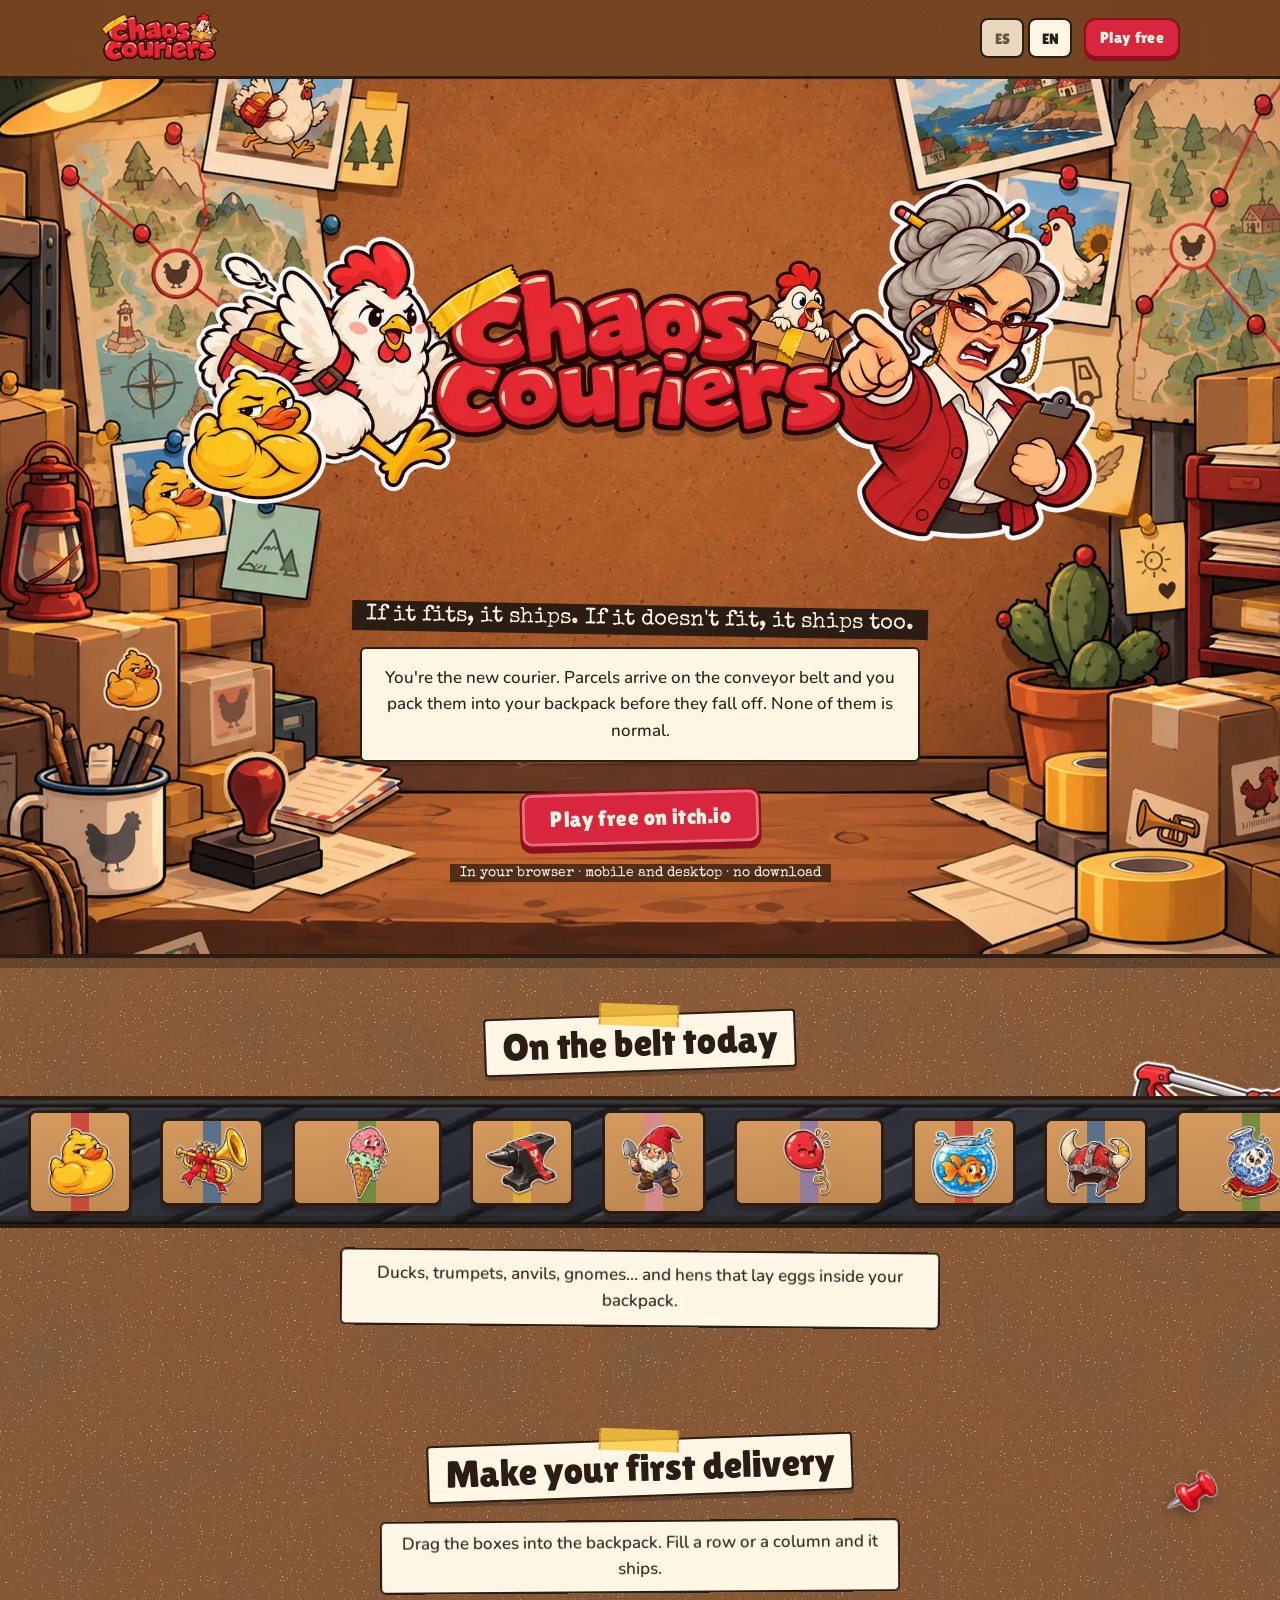
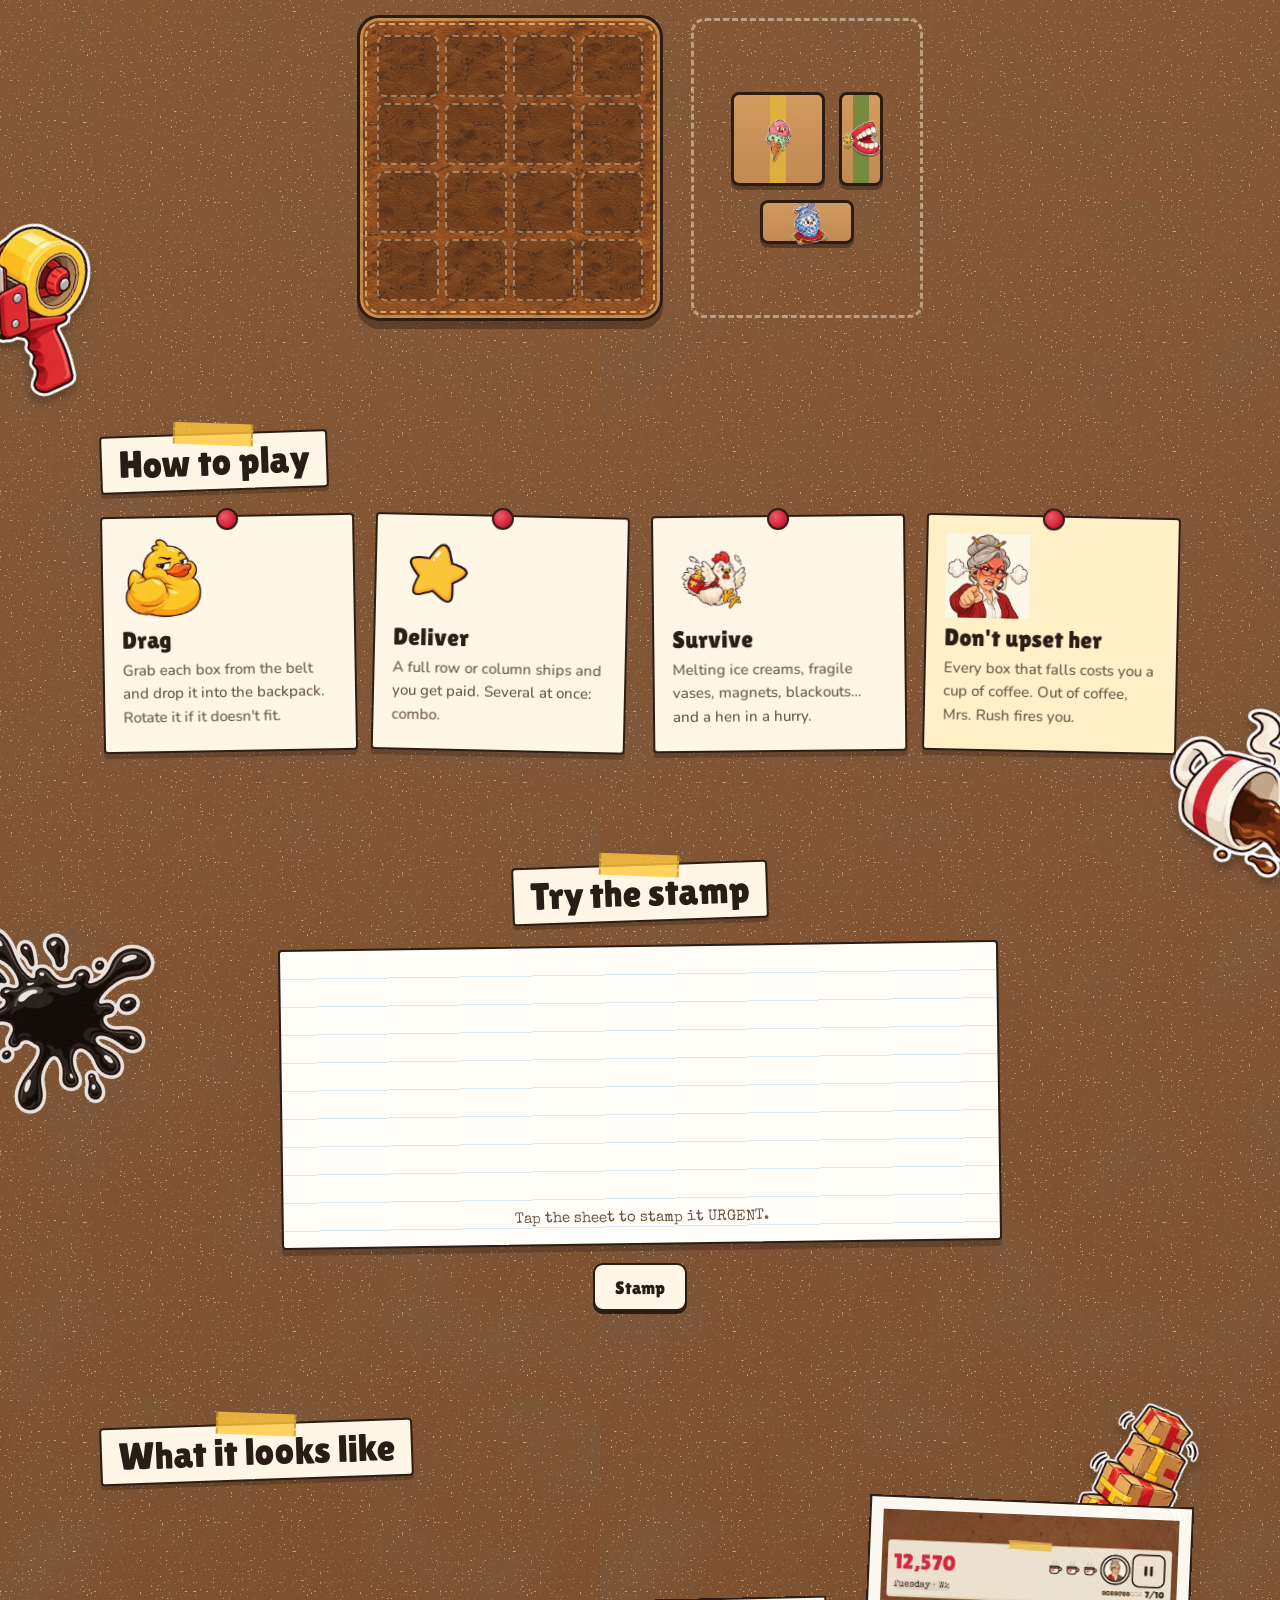
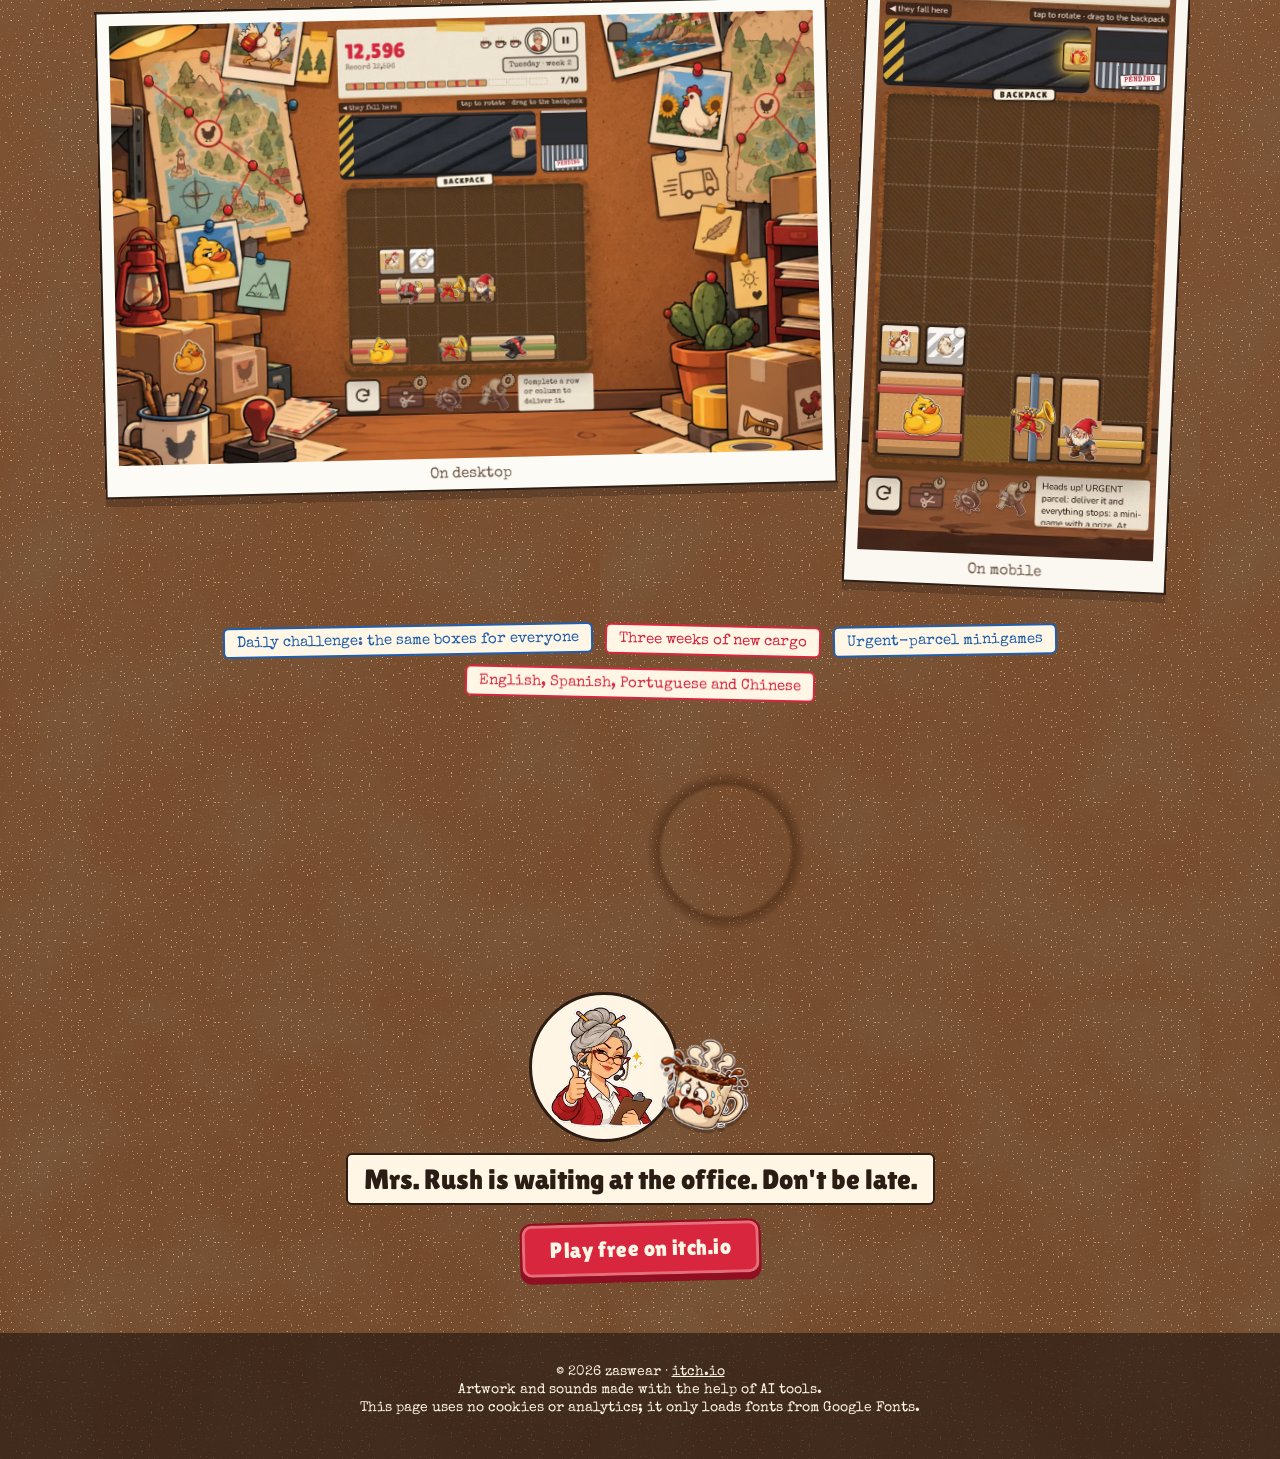
==== index.html @ 1e54ca15 "feat: fondo con la oficina del juego, corcho con textura y objetos en los márgenes - La portada usa " ====
<!doctype html>
<html lang="es">
<head>
  <meta charset="utf-8">
  <meta name="viewport" content="width=device-width, initial-scale=1, viewport-fit=cover">
  <title>Mensajería del Caos · Chaos Couriers</title>
  <meta name="description" content="Puzle de paquetes para el navegador: mete en la mochila lo que llega por la cinta, entrega filas y sobrevive a gallinas, helados y a Doña Prisas. Gratis en itch.io.">
  <meta name="author" content="zaswear">
  <meta name="theme-color" content="#7A5536">
  <link rel="canonical" href="https://zaswear.github.io/chaos-couriers/">
  <link rel="icon" href="favicon.ico" sizes="any">
  <link rel="icon" type="image/png" sizes="32x32" href="favicon-32.png">
  <link rel="apple-touch-icon" href="apple-touch-icon.png">
  <meta property="og:type" content="website">
  <meta property="og:title" content="Mensajería del Caos · Chaos Couriers">
  <meta property="og:description" content="Si cabe, se entrega. Si no cabe, también. Puzle de paquetes gratis en el navegador.">
  <meta property="og:url" content="https://zaswear.github.io/chaos-couriers/">
  <meta property="og:image" content="https://zaswear.github.io/chaos-couriers/og.png">
  <meta property="og:image:width" content="1200">
  <meta property="og:image:height" content="630">
  <meta name="twitter:card" content="summary_large_image">
  <link rel="preconnect" href="https://fonts.googleapis.com">
  <link rel="preconnect" href="https://fonts.gstatic.com" crossorigin>
  <link rel="stylesheet" href="https://fonts.googleapis.com/css2?family=Lilita+One&family=Special+Elite&family=Nunito:wght@500;700;900&display=swap">
  <link rel="stylesheet" href="estilo.css">
  <!-- Copiadas en el repo (no CDN): la página sigue sin cargar nada de terceros salvo las fuentes. -->
  <script src="js/vendor/gsap.min.js" defer></script>
  <script src="js/vendor/ScrollTrigger.min.js" defer></script>
  <script src="js/vendor/confetti.browser.js" defer></script>
  <script src="app.js" defer></script>
</head>
<body>
  <header class="barra">
    <a class="marca" href="#arriba" aria-label="Mensajería del Caos"><img id="logoBarra" src="assets/img/logo-es.webp" alt="" width="768" height="384"></a>
    <nav class="idiomas" aria-label="Idioma / Language">
      <button type="button" data-lang="es" aria-pressed="true">ES</button>
      <button type="button" data-lang="en" aria-pressed="false">EN</button>
    </nav>
    <a class="boton-sello pequeno" href="https://zaswear.itch.io/chaos-couriers" data-t="cta.corto">Jugar gratis</a>
  </header>

  <main id="arriba">
    <!-- Portada: la escena del juego alrededor del logo, sobre el corcho. -->
    <section class="portada">
      <div class="escena" id="escena">
        <img class="escena-personajes" src="assets/img/escena-inicio.webp" alt="" width="1536" height="768">
        <h1><img id="logo" src="assets/img/logo-es.webp" width="768" height="384" alt="Mensajería del Caos"></h1>
      </div>
      <p class="lema" data-t="lema">Si cabe, se entrega. Si no cabe, también.</p>
      <p class="entradilla" data-t="entradilla">Eres el repartidor nuevo. Los paquetes llegan por la cinta y tú los metes en la mochila antes de que se caigan. Ninguno es normal.</p>
      <a class="boton-sello" href="https://zaswear.itch.io/chaos-couriers" data-t="cta.largo">Jugar gratis en itch.io</a>
      <p class="detalle" data-t="detalle">En el navegador · móvil y escritorio · sin descargas</p>
    </section>

    <!-- La cinta: pegatinas del juego pasando sin parar. -->
    <section class="escaparate" aria-labelledby="tituloCinta">
      <img class="deco deco-pinzas" src="assets/img/deco-pinzas.webp" alt="" width="256" height="256" loading="lazy">
      <h2 id="tituloCinta" class="nota-titulo" data-t="cinta.titulo">Hoy en la cinta</h2>
      <div class="cinta" aria-hidden="true">
        <div class="cinta-pista" id="pista"></div>
      </div>
      <p class="pie" data-t="cinta.pie">Patos, trompetas, yunques, gnomos… y gallinas que ponen huevos dentro de tu mochila.</p>
    </section>

    <!-- La demo: una mochila de 4×4 y tres cajas. Llena una fila o columna y se entrega. -->
    <section class="demo" aria-labelledby="tituloDemo">
      <img class="deco deco-celo" src="assets/img/deco-celo.webp" alt="" width="256" height="256" loading="lazy">
      <img class="deco deco-chincheta" src="assets/img/deco-chincheta.webp" alt="" width="256" height="256" loading="lazy">
      <h2 id="tituloDemo" class="nota-titulo" data-t="demo.titulo">Haz tu primera entrega</h2>
      <p class="demo-instruccion" data-t="demo.instruccion">Arrastra las cajas a la mochila. Llena una fila o una columna y se entrega.</p>
      <div class="demo-mesa">
        <div class="mochila" id="mochila" role="group" aria-labelledby="tituloDemo"></div>
        <div class="bandeja" id="bandeja"></div>
      </div>
      <p class="demo-estado" id="demoEstado" role="status" aria-live="polite"></p>
      <a class="boton-sello demo-cta" id="demoCta" href="https://zaswear.itch.io/chaos-couriers" data-t="demo.cta" hidden>Ahora, el turno de verdad</a>
    </section>

    <!-- Cómo se juega: notas de papel clavadas en el corcho. -->
    <section class="como" aria-labelledby="tituloComo">
      <img class="deco deco-cafe" src="assets/img/deco-cafe.webp" alt="" width="256" height="256" loading="lazy">
      <span class="aro-cafe" aria-hidden="true"></span>
      <h2 id="tituloComo" class="nota-titulo" data-t="como.titulo">Cómo se juega</h2>
      <ol class="notas">
        <li class="nota"><img src="assets/img/paquete-pato.webp" alt="" width="256" height="256"><strong data-t="como.1t">Arrastra</strong><span data-t="como.1">Coge cada caja de la cinta y suéltala en la mochila. Gírala si no entra.</span></li>
        <li class="nota"><img src="assets/img/estrella.webp" alt="" width="256" height="256"><strong data-t="como.2t">Entrega</strong><span data-t="como.2">Una fila o columna llena se entrega y cobras. Varias a la vez: combo.</span></li>
        <li class="nota"><img src="assets/img/gallina-salta.webp" alt="" width="256" height="256"><strong data-t="como.3t">Sobrevive</strong><span data-t="como.3">Helados que se derriten, jarrones frágiles, imanes, apagones… y una gallina con prisa.</span></li>
        <li class="nota"><img src="assets/img/jefa-enfadada.webp" alt="" width="256" height="256"><strong data-t="como.4t">No la enfades</strong><span data-t="como.4">Cada caja que se cae es una taza de café menos. Sin café, Doña Prisas te despide.</span></li>
      </ol>
    </section>

    <!-- El sello: se juega con un clic. -->
    <section class="sellos" aria-labelledby="tituloSello">
      <img class="deco deco-borron" src="assets/img/deco-borron.webp" alt="" width="256" height="256" loading="lazy">
      <h2 id="tituloSello" class="nota-titulo" data-t="sello.titulo">Prueba el sello</h2>
      <div class="hoja" id="hoja">
        <p class="hoja-texto" data-t="sello.instruccion">Toca la hoja para estampar URGENTE.</p>
        <div class="hoja-sellos" id="hojaSellos" aria-hidden="true"></div>
      </div>
      <div class="sello-acciones">
        <button type="button" class="boton-secundario" id="estampar" data-t="sello.boton">Estampar</button>
        <p class="sello-cuenta" id="cuenta" role="status" aria-live="polite"></p>
      </div>
    </section>

    <!-- Capturas reales del juego. -->
    <section class="capturas" aria-labelledby="tituloCapturas">
      <img class="deco deco-cajas" src="assets/img/deco-pila-cajas.webp" alt="" width="256" height="256" loading="lazy">
      <h2 id="tituloCapturas" class="nota-titulo" data-t="capturas.titulo">Así se ve</h2>
      <div class="polaroids">
        <figure class="polaroid ancha"><img id="capEscritorio" src="assets/img/captura-escritorio-es.webp" width="1600" height="1000" loading="lazy" alt="" data-t-alt="capturas.escritorio"><figcaption data-t="capturas.escritorioPie">En escritorio</figcaption></figure>
        <figure class="polaroid estrecha"><img id="capMovil" src="assets/img/captura-movil-es.webp" width="540" height="1169" loading="lazy" alt="" data-t-alt="capturas.movil"><figcaption data-t="capturas.movilPie">En el móvil</figcaption></figure>
      </div>
      <ul class="chapas">
        <li data-t="chapa.reto">Reto diario: las mismas cajas para todos</li>
        <li data-t="chapa.semanas">Tres semanas de mercancía nueva</li>
        <li data-t="chapa.minijuegos">Minijuegos de paquetes urgentes</li>
        <li data-t="chapa.idiomas">Español, inglés, portugués y chino</li>
      </ul>
    </section>

    <section class="final">
      <span class="aro-cafe" aria-hidden="true"></span>
      <div class="final-escena">
        <img class="final-jefa" src="assets/img/jefa-orgullosa.webp" alt="" width="256" height="256" loading="lazy">
        <img class="final-taza" src="assets/img/taza-nerviosa.webp" alt="" width="256" height="256" loading="lazy">
      </div>
      <p class="final-texto" data-t="final">Doña Prisas te espera en la oficina. Llega puntual.</p>
      <a class="boton-sello" href="https://zaswear.itch.io/chaos-couriers" data-t="cta.largo">Jugar gratis en itch.io</a>
    </section>
  </main>

  <footer class="pie-pagina">
    <p>© 2026 zaswear · <a href="https://zaswear.itch.io/chaos-couriers">itch.io</a></p>
    <p data-t="pie.ia">Ilustraciones y sonidos creados con ayuda de herramientas de IA.</p>
    <p data-t="pie.privacidad">Esta página no usa cookies ni analítica; solo carga fuentes de Google Fonts.</p>
  </footer>
</body>
</html>
---- estilo.css ----
/* Mensajería del Caos — landing. Los mismos materiales que el juego: corcho de
   oficina, notas de papel con cinta, sellos de goma y la cinta transportadora. */
:root {
  --corcho: #9C5E30;
  --corcho-oscuro: #74431F;
  --papel: #FFF6E5;
  --papel-blanco: #FFFDF8;
  --papel-sombra: #E8D9BC;
  --tinta: #2B1D14;
  --tinta-suave: #6B5544;
  --sello: #D7263D;
  --sello-oscuro: #8E1022;
  --cinta-amarilla: #FFC93C;
  --azul-tinta: #1F5FAE;
  --carton: #D49A5E;
  --display: "Lilita One", "Arial Rounded MT Bold", "Trebuchet MS", sans-serif;
  --maquina: "Special Elite", "Courier New", monospace;
  --cuerpo: "Nunito", "Segoe UI", system-ui, sans-serif;
  --suave: cubic-bezier(.22, 1, .36, 1);
  /* Corcho en tres capas: motas oscuras, motas claras y manchas grandes. SVG con
     stitchTiles para que el mosaico no tenga costuras. */
  --grano: url("data:image/svg+xml,%3Csvg xmlns='http://www.w3.org/2000/svg' width='160' height='160'%3E%3Cfilter id='n'%3E%3CfeTurbulence type='fractalNoise' baseFrequency='.9' numOctaves='2' stitchTiles='stitch'/%3E%3CfeColorMatrix values='0 0 0 0 .17 0 0 0 0 .11 0 0 0 0 .08 0 0 0 .55 0'/%3E%3C/filter%3E%3Crect width='100%25' height='100%25' filter='url(%23n)'/%3E%3C/svg%3E");
  --motas: url("data:image/svg+xml,%3Csvg xmlns='http://www.w3.org/2000/svg' width='220' height='220'%3E%3Cfilter id='m'%3E%3CfeTurbulence type='fractalNoise' baseFrequency='.55' numOctaves='1' seed='7' stitchTiles='stitch'/%3E%3CfeColorMatrix values='0 0 0 0 .78 0 0 0 0 .5 0 0 0 0 .3 0 0 0 14 -9.6'/%3E%3C/filter%3E%3Crect width='100%25' height='100%25' filter='url(%23m)'/%3E%3C/svg%3E");
  --manchas: url("data:image/svg+xml,%3Csvg xmlns='http://www.w3.org/2000/svg' width='600' height='600'%3E%3Cfilter id='b'%3E%3CfeTurbulence type='fractalNoise' baseFrequency='.008' numOctaves='3' seed='3' stitchTiles='stitch'/%3E%3CfeColorMatrix values='0 0 0 0 .2 0 0 0 0 .1 0 0 0 0 .04 0 0 0 1.4 -.55'/%3E%3C/filter%3E%3Crect width='100%25' height='100%25' filter='url(%23b)'/%3E%3C/svg%3E");
}
* { box-sizing: border-box; }
html { scroll-behavior: smooth; background: var(--corcho-oscuro); }
/* clip (no hidden): corta lo que asoman las notas giradas sin romper la barra sticky. */
html, body { overflow-x: clip; }
body {
  margin: 0; color: var(--tinta); font: 500 17px/1.55 var(--cuerpo);
  background: var(--grano), var(--motas), var(--manchas), linear-gradient(var(--corcho), var(--corcho-oscuro));
}
/* Viñeta: los bordes del tablón más oscuros, como en la oficina del juego. */
body::before {
  content: ""; position: fixed; inset: 0; z-index: -1; pointer-events: none;
  background: radial-gradient(ellipse at 50% 40%, transparent 55%, color-mix(in srgb, var(--tinta) 45%, transparent));
}
img { max-width: 100%; height: auto; display: block; }
a { color: inherit; }
:focus-visible { outline: 3px solid var(--cinta-amarilla); outline-offset: 3px; }

/* ── Barra ── */
.barra {
  position: sticky; top: 0; z-index: 10; display: flex; align-items: center; gap: 12px;
  padding: 8px max(16px, calc((100% - 1080px) / 2));
  background: color-mix(in srgb, var(--corcho-oscuro) 92%, transparent); border-bottom: 3px solid var(--tinta);
}
.marca img { width: 120px; }
.idiomas { margin-left: auto; display: flex; gap: 4px; }
.idiomas button {
  min-width: 44px; min-height: 40px; border: 2px solid var(--tinta); border-radius: 8px; background: var(--papel-sombra);
  font: 400 15px var(--display); color: var(--tinta-suave); cursor: pointer; transition: translate .08s ease-out;
}
.idiomas button[aria-pressed="true"] { background: var(--papel); color: var(--tinta); }
.idiomas button:active { translate: 0 1px; }

/* ── Botón sello: rojo, con su sombra de goma; se hunde al pulsar ── */
.boton-sello {
  display: inline-flex; align-items: center; justify-content: center; min-height: 56px; padding: 0 28px;
  border: 2px solid var(--sello-oscuro); border-radius: 12px; background: var(--sello); color: var(--papel);
  font: 400 22px/1 var(--display); letter-spacing: .02em; text-decoration: none; rotate: -1.5deg;
  box-shadow: 0 5px 0 var(--sello-oscuro), inset 0 0 0 3px color-mix(in srgb, var(--papel) 35%, transparent);
  transition: translate .08s ease-out, box-shadow .08s ease-out, rotate .25s var(--suave), filter .12s;
}
.boton-sello.pequeno { min-height: 40px; padding: 0 14px; font-size: 16px; rotate: 0deg; box-shadow: 0 3px 0 var(--sello-oscuro); }
.boton-sello:active { translate: 0 4px; box-shadow: 0 1px 0 var(--sello-oscuro); }
@media (hover: hover) {
  /* La nota se despega un poco de la esquina al pasar el ratón. */
  .boton-sello:hover { rotate: -3.5deg; filter: brightness(1.07); }
  .boton-sello.pequeno:hover { rotate: -2deg; }
}
.boton-secundario {
  min-height: 48px; padding: 0 20px; border: 2px solid var(--tinta); border-radius: 10px; background: var(--papel);
  font: 400 18px var(--display); color: var(--tinta); cursor: pointer; box-shadow: 0 3px 0 var(--tinta);
  transition: translate .08s ease-out, box-shadow .08s ease-out;
}
.boton-secundario:active { translate: 0 2px; box-shadow: 0 1px 0 var(--tinta); }

/* ── Secciones ── */
main > section { width: min(1080px, 100% - 32px); margin: 0 auto; padding: 56px 0; }
.nota-titulo {
  display: inline-block; margin: 0 0 24px; padding: 6px 16px; rotate: -2deg; position: relative;
  background: var(--papel); border: 2px solid var(--tinta); border-radius: 4px;
  font: 400 clamp(26px, 5vw, 38px)/1.1 var(--display); box-shadow: 0 4px 0 color-mix(in srgb, var(--tinta) 30%, transparent);
}
.nota-titulo::before { /* tira de cinta adhesiva sujetando la nota */
  content: ""; position: absolute; top: -12px; left: 50%; width: 76px; height: 22px; translate: -50% 0; rotate: 4deg;
  background: color-mix(in srgb, var(--cinta-amarilla) 80%, transparent); border-left: 2px dashed color-mix(in srgb, var(--tinta) 25%, transparent); border-right: 2px dashed color-mix(in srgb, var(--tinta) 25%, transparent);
}

/* Portada */
main > section.portada {
  width: 100%; display: grid; justify-items: center; text-align: center;
  padding: 28px max(16px, calc((100% - 1080px) / 2)) 72px;
  background: url("assets/img/fondo-oficina.webp") center bottom / cover, #B0602C;
  border-bottom: 4px solid var(--tinta); box-shadow: 0 10px 0 color-mix(in srgb, var(--tinta) 35%, transparent);
}
.escena { display: grid; place-items: center; width: min(980px, 112%); margin-inline: -6%; }
.escena > * { grid-area: 1 / 1; }
.escena h1 { margin: 0; width: min(440px, 46%); filter: drop-shadow(0 6px 0 color-mix(in srgb, var(--tinta) 35%, transparent)); }

.lema {
  margin: 8px 0 12px; padding: 4px 14px; background: var(--tinta); color: var(--papel); rotate: 1deg;
  font: 400 clamp(17px, 3.2vw, 22px) var(--maquina);
}
.entradilla {
  max-width: 56ch; margin: 0 0 28px; padding: 16px 20px; background: var(--papel); border: 2px solid var(--tinta); border-radius: 6px;
  box-shadow: 0 4px 0 color-mix(in srgb, var(--tinta) 30%, transparent);
}
.detalle { margin: 18px 0 0; padding: 2px 10px; font: 14px var(--maquina); color: var(--papel); background: color-mix(in srgb, var(--tinta) 75%, transparent); }

/* Escaparate: la cinta del juego con cajas pasando */
.escaparate { text-align: center; }
.cinta {
  position: relative; overflow: hidden; height: 132px; margin-inline: calc(50% - 50vw); border-block: 4px solid var(--tinta);
  background: url("assets/img/cinta-banda.webp") 0 0 / auto 100% repeat-x;
  animation: banda var(--dur-banda, 30s) linear infinite;
  box-shadow: inset 0 8px 0 color-mix(in srgb, var(--tinta) 40%, transparent), inset 0 -8px 0 color-mix(in srgb, var(--tinta) 40%, transparent);
}
.cinta-pista { position: absolute; inset: 0 auto 0 0; display: flex; align-items: center; gap: 28px; padding-left: 28px; width: max-content; animation: pista var(--dur-pista, 40s) linear infinite; }
@keyframes pista { to { translate: -50% 0; } }
@keyframes banda { to { background-position-x: calc(-1 * var(--ancho-banda, 2207px)); } }
.caja {
  position: relative; flex: none; width: 104px; height: 88px; display: grid; place-items: center;
  border: 3px solid var(--tinta); border-radius: 8px; background: linear-gradient(var(--carton), #C08A52);
  box-shadow: 0 5px 0 color-mix(in srgb, var(--tinta) 45%, transparent);
}
.caja::before { content: ""; position: absolute; inset: 0 auto 0 50%; width: 18px; translate: -50% 0; background: var(--cinta-caja, #C8443B); opacity: .9; }
.caja { cursor: pointer; }
.caja img { position: relative; width: 72px; rotate: -6deg; filter: drop-shadow(0 2px 0 color-mix(in srgb, var(--tinta) 40%, transparent)); }
.caja:nth-child(3n) { width: 150px; }
.caja:nth-child(4n + 1) { height: 104px; }
.pie { max-width: 60ch; margin: 22px auto 0; padding: 10px 16px; background: var(--papel); border: 2px solid var(--tinta); border-radius: 6px; rotate: .5deg; }

/* Demo: la mochila de cuero con su rejilla de 4×4 y la bandeja de cajas */
.demo { text-align: center; --celda: 68px; }
.demo-instruccion { max-width: 52ch; margin: 0 auto 22px; padding: 8px 14px; background: var(--papel); border: 2px solid var(--tinta); border-radius: 6px; rotate: -.4deg; }
.demo-mesa { display: flex; flex-wrap: wrap; gap: 28px; justify-content: center; align-items: center; }
.mochila {
  position: relative; display: grid; grid-template: repeat(4, var(--celda)) / repeat(4, var(--celda)); padding: 14px;
  background: url("assets/img/mochila-cuero.webp") center / 220px; border: 3px solid var(--tinta); border-radius: 22px;
  box-shadow: inset 0 0 0 3px color-mix(in srgb, #F4C979 50%, transparent), inset 0 0 0 7px transparent, 0 8px 0 color-mix(in srgb, var(--tinta) 40%, transparent);
  outline: 2px dashed color-mix(in srgb, #F4C979 70%, transparent); outline-offset: -10px; /* costura */
}
.celda { margin: 3px; padding: 0; border: 2px dashed color-mix(in srgb, var(--papel) 35%, transparent); border-radius: 8px; background: color-mix(in srgb, var(--tinta) 28%, transparent); cursor: pointer; }
.celda.previa { background: color-mix(in srgb, var(--cinta-amarilla) 55%, transparent); border-style: solid; border-color: var(--cinta-amarilla); }
.celda.mal { background: color-mix(in srgb, var(--sello) 50%, transparent); border-style: solid; border-color: var(--sello); }
.mochila.eligiendo .celda { border-color: color-mix(in srgb, var(--cinta-amarilla) 70%, transparent); }
.bandeja { display: flex; flex-wrap: wrap; gap: 14px; align-content: center; align-items: center; justify-content: center; width: calc(var(--celda) * 3.4); min-height: calc(var(--celda) * 4 + 28px); padding: 10px; border: 3px dashed color-mix(in srgb, var(--papel) 45%, transparent); border-radius: 14px; }
.pieza {
  position: relative; display: grid; place-items: center; padding: 0; --tam: max(calc(var(--celda) * .72), 50px); width: calc(var(--w) * var(--tam) - 6px); height: calc(var(--h) * var(--tam) - 6px);
  border: 3px solid var(--tinta); border-radius: 8px; background: linear-gradient(var(--carton), #C08A52); cursor: grab; touch-action: none; user-select: none; -webkit-user-select: none;
  box-shadow: 0 4px 0 color-mix(in srgb, var(--tinta) 45%, transparent); transition: scale .15s var(--suave);
}
.pieza::before { content: ""; position: absolute; inset: 0 auto 0 50%; width: 16px; translate: -50% 0; background: var(--cinta-caja, #C8443B); opacity: .9; }
.pieza img { position: relative; width: min(56px, calc(var(--tam) * .82)); rotate: -6deg; pointer-events: none; filter: drop-shadow(0 2px 0 color-mix(in srgb, var(--tinta) 40%, transparent)); }
@media (hover: hover) { .bandeja .pieza:hover { scale: 1.08; } }
.pieza.elegida { scale: 1.1; outline: 4px solid var(--cinta-amarilla); outline-offset: 3px; }
.pieza.en-vuelo { --tam: var(--celda); position: fixed; z-index: 40; scale: 1.04; opacity: .85; cursor: grabbing; rotate: -3deg; box-shadow: 0 14px 18px color-mix(in srgb, var(--tinta) 45%, transparent); transition: none; }
.pieza.colocada { width: auto; height: auto; margin: 3px; scale: 1; transition: none; cursor: default; z-index: 1; }
.sello-entregado {
  position: absolute; inset: 50% auto auto 50%; translate: -50% -50%; rotate: -12deg; z-index: 5; padding: 6px 14px; white-space: nowrap; pointer-events: none;
  border: 4px solid var(--sello); border-radius: 8px; color: var(--sello); background: color-mix(in srgb, var(--papel) 85%, transparent);
  font: 400 34px var(--display); letter-spacing: .04em; text-transform: uppercase;
}
.demo-estado { margin: 22px auto 0; display: inline-block; padding: 2px 10px; background: var(--tinta); color: var(--papel); font: 15px var(--maquina); }
.demo-estado:empty { display: none; }
.demo-cta { margin-top: 18px; }
.demo-cta[hidden] { display: none; }
.polvo { position: absolute; width: 90px; pointer-events: none; z-index: 2; }
.escena { position: relative; }

/* Objetos del juego clavados o tirados por el tablón. Decorado: detrás del
   contenido, sin eventos y fuera del árbol de accesibilidad (alt=""). */
/* main e body crean su propio contexto: así los z-index negativos quedan sobre el
   fondo de corcho y no debajo. */
body { isolation: isolate; }
main { position: relative; z-index: 0; }
main > section { position: relative; }
.deco { position: absolute; z-index: -1; pointer-events: none; width: var(--t, 150px); rotate: var(--r, 0deg); filter: drop-shadow(0 6px 4px color-mix(in srgb, var(--tinta) 40%, transparent)); }
main > section > :not(.deco) { position: relative; }
.deco-pinzas { --t: 190px; --r: -28deg; top: 10px; right: -150px; }
.deco-celo { --t: 170px; --r: 12deg; bottom: 30px; left: -170px; }
.deco-chincheta { --t: 54px; --r: 30deg; top: 70px; right: -40px; }
.deco-cafe { --t: 190px; --r: -8deg; bottom: -40px; right: -170px; }
.deco-borron { --t: 200px; --r: 20deg; top: 60px; left: -150px; opacity: .85; filter: none; }
.deco-cajas { --t: 170px; --r: 6deg; top: -10px; right: -40px; }
/* Mancha de taza: un aro de café sobre el corcho. */
.aro-cafe { position: absolute; z-index: -1; width: 130px; aspect-ratio: 1; border-radius: 50%; pointer-events: none;
  background: radial-gradient(circle, transparent 56%, color-mix(in srgb, #3B1E0C 45%, transparent) 60%, color-mix(in srgb, #3B1E0C 20%, transparent) 66%, transparent 70%); }
.como .aro-cafe { top: -30px; right: 18%; }
.final .aro-cafe { bottom: 40px; left: 8%; width: 160px; rotate: 40deg; }
@media (max-width: 1240px) {
  .deco-pinzas { right: -90px; } .deco-celo { left: -110px; } .deco-cafe { right: -110px; } .deco-borron { left: -110px; }
}

/* Cómo se juega */
.notas { list-style: none; margin: 0; padding: 0; display: grid; grid-template-columns: repeat(auto-fit, minmax(220px, 1fr)); gap: 22px; }
.nota {
  position: relative; display: grid; gap: 6px; justify-items: start; padding: 18px 18px 22px; background: var(--papel); border: 2px solid var(--tinta); border-radius: 4px;
  box-shadow: 0 5px 0 color-mix(in srgb, var(--tinta) 30%, transparent); rotate: var(--giro, -1deg); transition: rotate .25s var(--suave), translate .25s var(--suave);
}
.nota:nth-child(2) { --giro: 1.2deg; } .nota:nth-child(3) { --giro: -.6deg; } .nota:nth-child(4) { --giro: 1.6deg; background: #FFF0C8; }
.nota::before { content: ""; position: absolute; top: -9px; left: 50%; width: 18px; height: 18px; translate: -50% 0; border-radius: 50%; background: radial-gradient(circle at 35% 35%, #F05A6B, var(--sello) 55%, var(--sello-oscuro)); border: 2px solid var(--tinta); } /* chincheta */
.nota img { width: 84px; }
.nota strong { font: 400 24px var(--display); }
.nota span { font-size: 15px; color: var(--tinta-suave); }
@media (hover: hover) { .nota:hover { rotate: 0deg; translate: 0 -3px; } }

/* Sellos */
.sellos { text-align: center; }
.hoja {
  position: relative; height: 300px; max-width: 720px; margin: 0 auto; overflow: hidden; cursor: crosshair; touch-action: manipulation;
  background: repeating-linear-gradient(var(--papel-blanco) 0 27px, #DCE7F4 27px 28px), var(--papel-blanco);
  border: 2px solid var(--tinta); border-radius: 4px; box-shadow: 0 6px 0 color-mix(in srgb, var(--tinta) 30%, transparent); rotate: -.8deg;
}
.hoja.golpe { animation: golpe .18s ease-out; }
@keyframes golpe { 40% { translate: 0 3px; scale: .995; } }
.hoja-texto { position: absolute; inset: auto 0 18px; margin: 0; font: 15px var(--maquina); color: var(--tinta-suave); pointer-events: none; }
.hoja-sellos img { position: absolute; width: 150px; pointer-events: none; mix-blend-mode: multiply; animation: estampa .3s var(--suave) both; }
@keyframes estampa { from { scale: 1.7; opacity: 0; } 60% { opacity: 1; } }
.sello-acciones { display: flex; gap: 16px; justify-content: center; align-items: center; flex-wrap: wrap; margin-top: 18px; }
.sello-cuenta { margin: 0; min-height: 1.5em; padding: 2px 10px; background: var(--tinta); color: var(--papel); font: 15px var(--maquina); }
.sello-cuenta:empty { display: none; }

/* Capturas */
.polaroids { display: grid; grid-template-columns: 1fr minmax(160px, 30%); gap: 24px; align-items: center; }
.polaroid { margin: 0; padding: 12px 12px 8px; background: var(--papel-blanco); border: 2px solid var(--tinta); box-shadow: 0 8px 0 color-mix(in srgb, var(--tinta) 30%, transparent); }
.polaroid.ancha { rotate: -1.2deg; }
.polaroid.estrecha { rotate: 2deg; }
.polaroid figcaption { padding-top: 8px; text-align: center; font: 15px var(--maquina); color: var(--tinta-suave); }
.chapas { list-style: none; margin: 32px 0 0; padding: 0; display: flex; flex-wrap: wrap; gap: 12px; justify-content: center; }
.chapas li { padding: 6px 12px; border: 2px solid var(--azul-tinta); border-radius: 6px; background: var(--papel); color: var(--azul-tinta); font: 15px var(--maquina); rotate: -1deg; }
.chapas li:nth-child(even) { rotate: 1.2deg; border-color: var(--sello); color: var(--sello); }

/* Final */
.final { display: grid; justify-items: center; gap: 16px; text-align: center; }
.final-escena { display: flex; align-items: flex-end; gap: 4px; }
.final-jefa { width: 150px; border-radius: 50%; border: 3px solid var(--tinta); background: var(--papel); }
.final-taza { width: 96px; margin-left: -28px; filter: drop-shadow(0 4px 0 color-mix(in srgb, var(--tinta) 35%, transparent)); }
.final-texto { margin: 0; padding: 8px 16px; background: var(--papel); border: 2px solid var(--tinta); border-radius: 6px; font: 400 clamp(20px, 3.6vw, 28px) var(--display); }

.pie-pagina { padding: 28px 16px 40px; text-align: center; color: var(--papel); font: 14px var(--maquina); background: color-mix(in srgb, var(--tinta) 70%, transparent); }
.pie-pagina p { margin: 4px 0; }


@media (max-width: 640px) {
  body { font-size: 16px; }
  main > section { padding: 40px 0; }
  .marca img { width: 96px; }
  .boton-sello { font-size: 20px; padding: 0 22px; }
  .escena { width: 118%; margin-inline: -9%; }
  main > section.portada { background-image: url("assets/img/fondo-oficina-movil.webp"); padding-bottom: 56px; }
  .deco { --t: 96px !important; opacity: .9; }
  .deco-pinzas { right: -46px; } .deco-celo { left: -54px; bottom: -30px; } .deco-cafe { right: -44px; bottom: -50px; }
  .deco-borron { left: -60px; } .deco-cajas { right: -20px; top: -20px; } .deco-chincheta { --t: 36px !important; right: -6px; }
  .escena h1 { width: 52%; }
  .cinta { height: 108px; }
  .caja { width: 84px; height: 72px; } .caja img { width: 58px; } .caja:nth-child(3n) { width: 120px; } .caja:nth-child(4n + 1) { height: 86px; }
  .polaroids { grid-template-columns: 1fr; }
  .polaroid.estrecha { width: 62%; justify-self: center; }
  .hoja { height: 240px; }
  .demo { --celda: min(62px, (100vw - 80px) / 4); }
  .demo-mesa { flex-direction: column; gap: 14px; }
  .bandeja { min-height: calc(var(--celda) * 2.4); width: 100%; }
  .hoja-sellos img { width: 120px; }
}
@media (prefers-reduced-motion: reduce) {
  html { scroll-behavior: auto; }
  .cinta, .cinta-pista, .hoja.golpe, .hoja-sellos img { animation: none; }
  .boton-sello, .nota, .pieza { transition: none; }
}
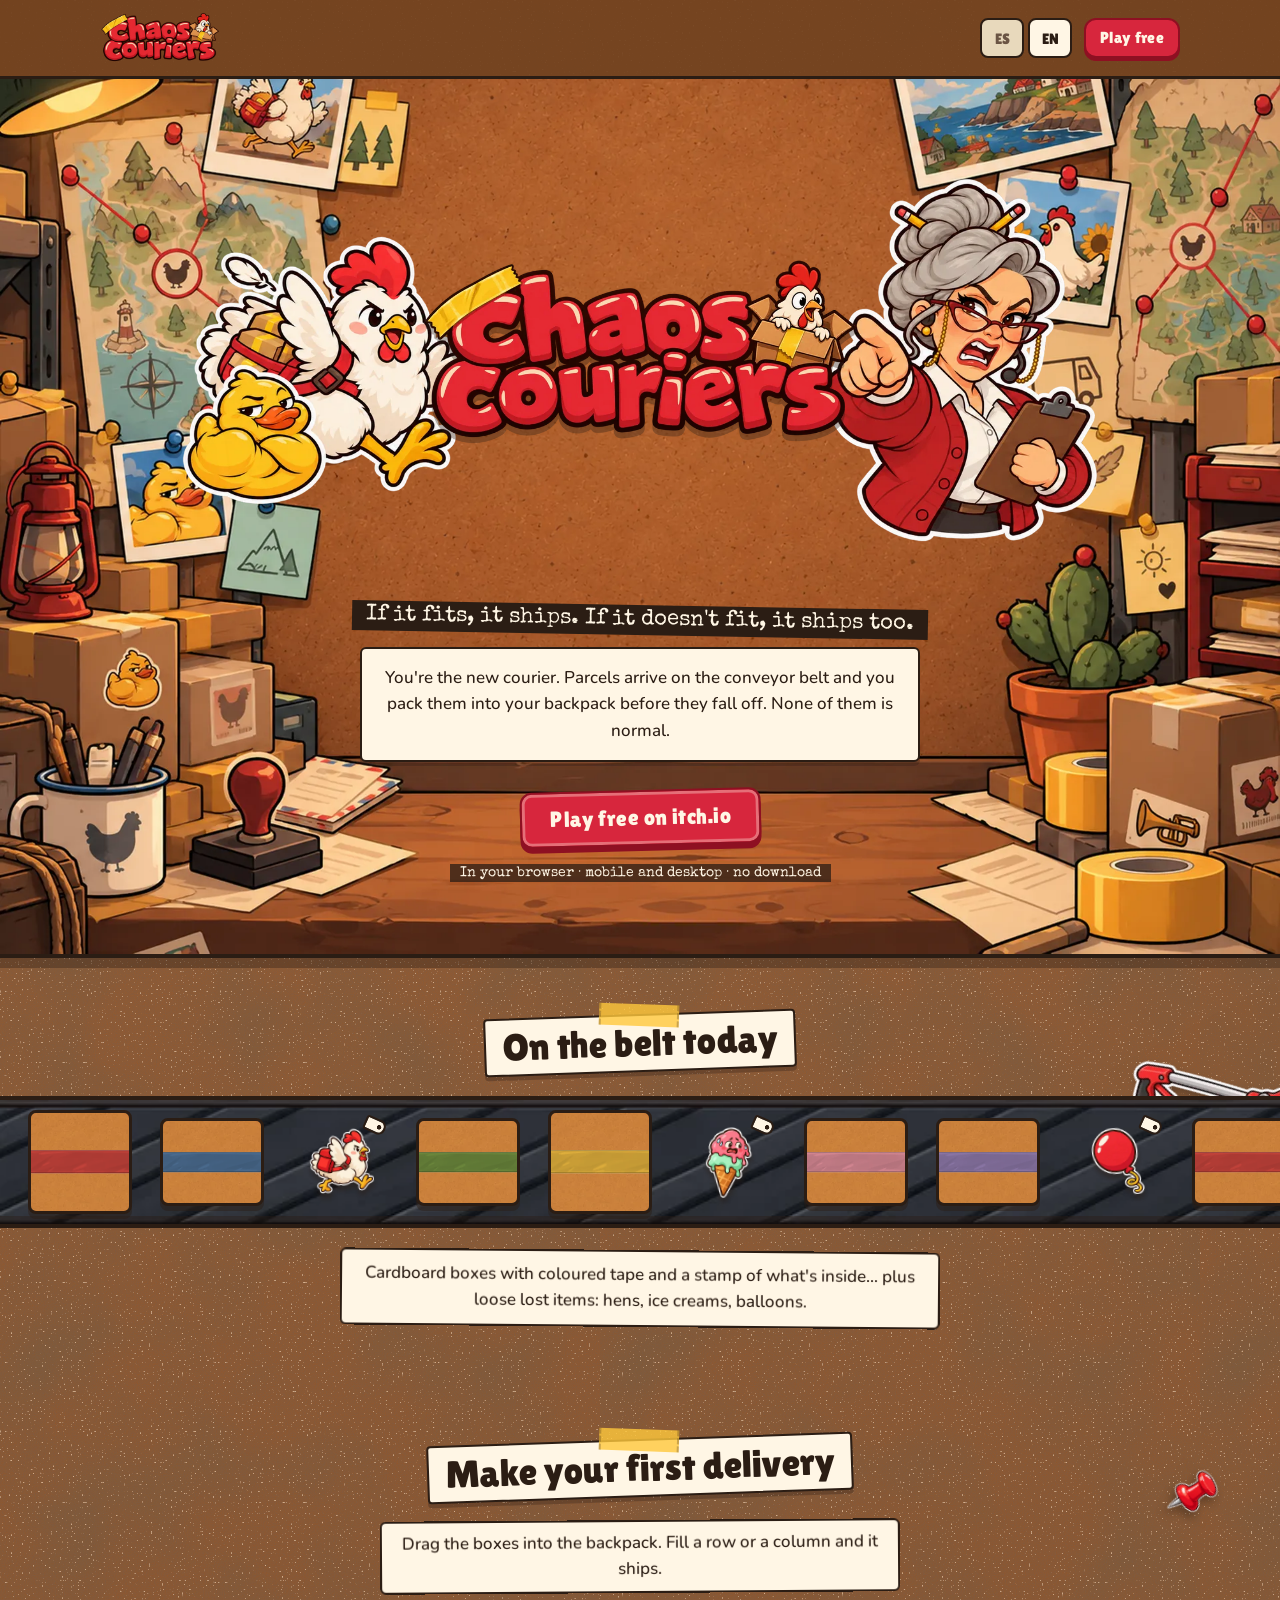
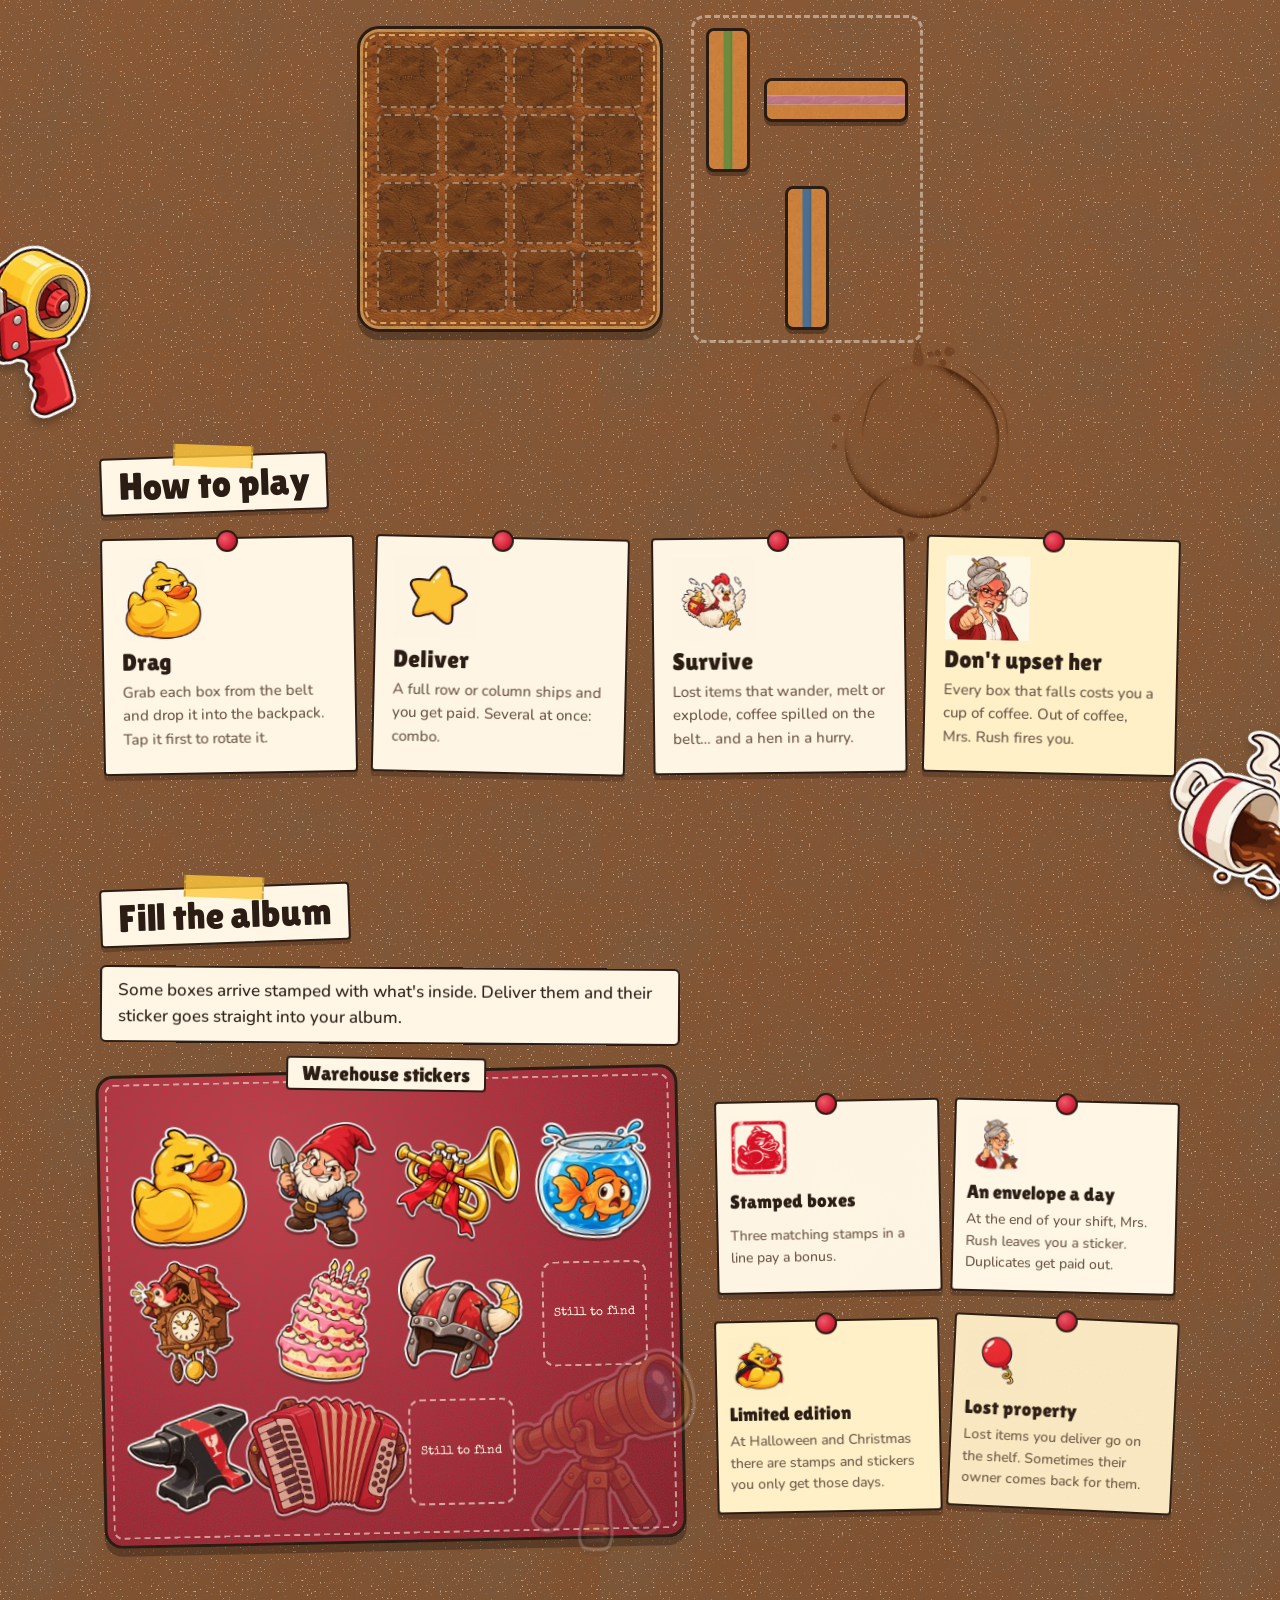
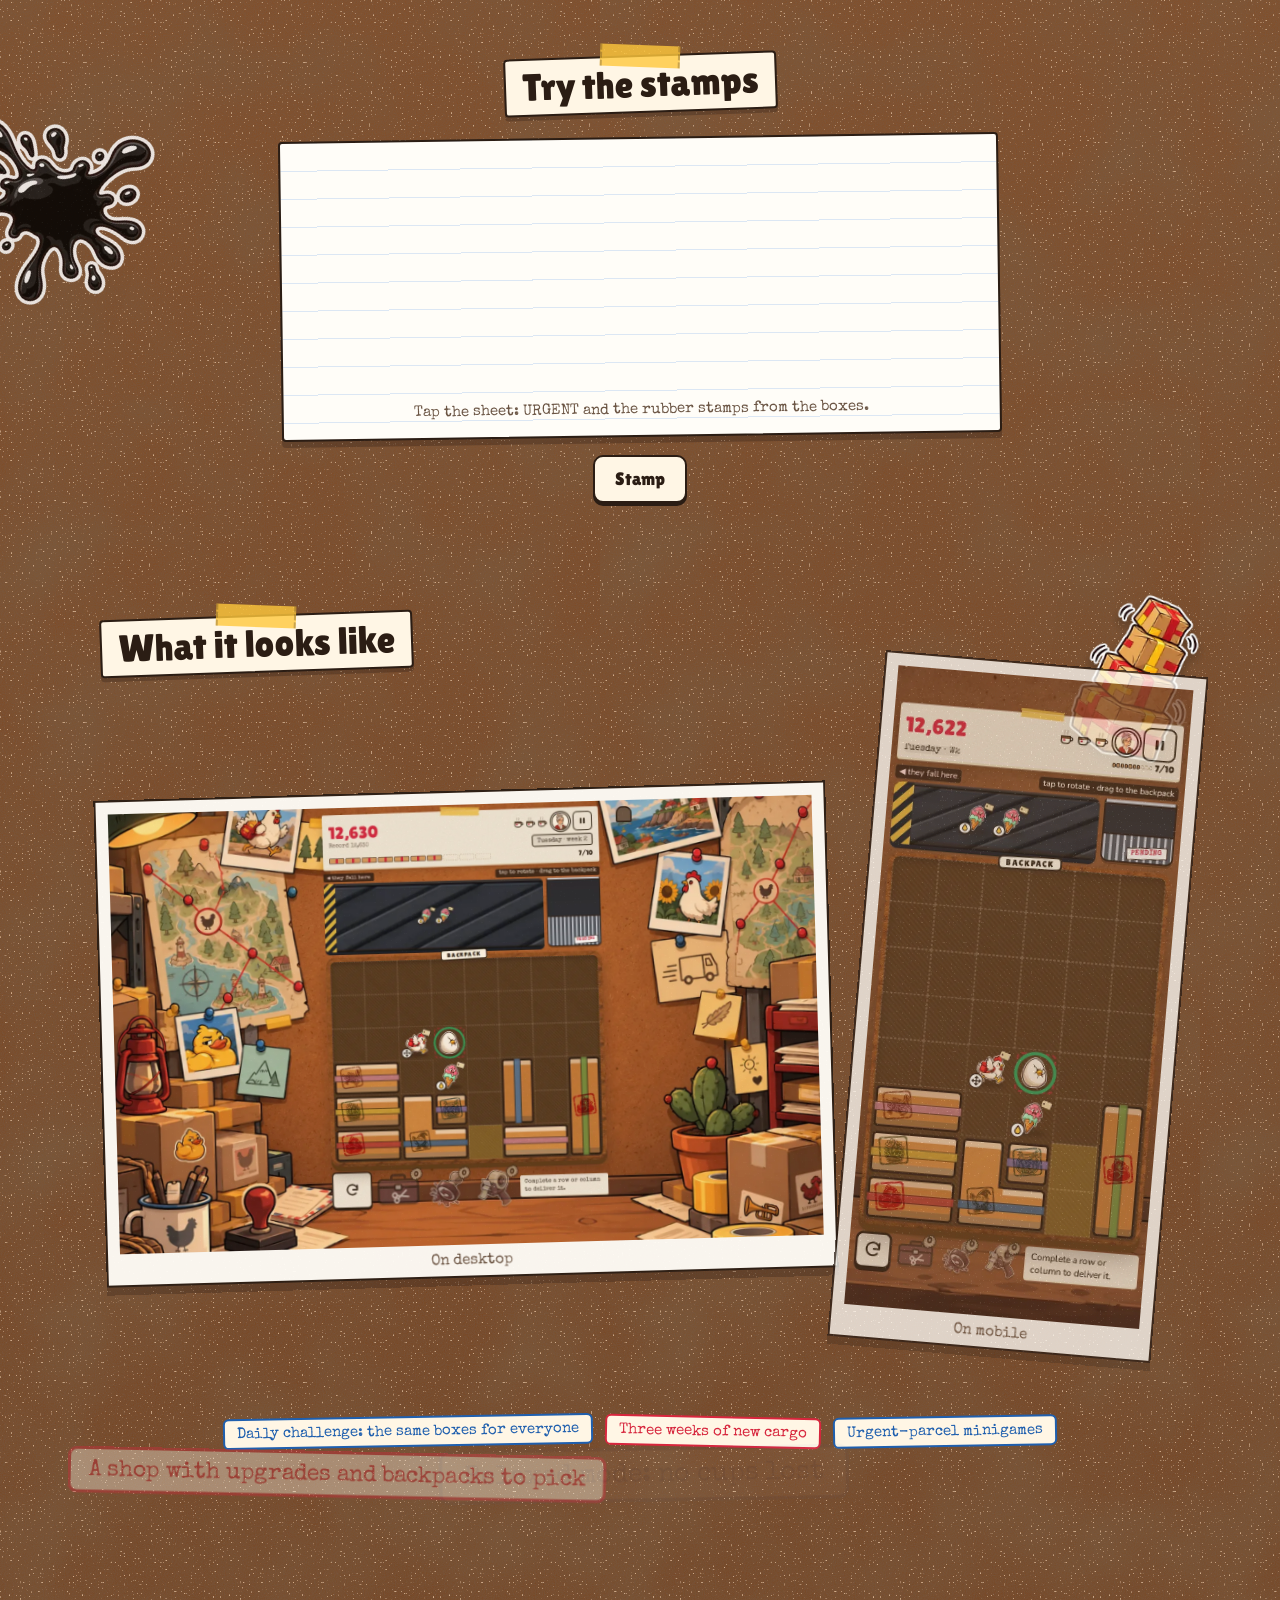
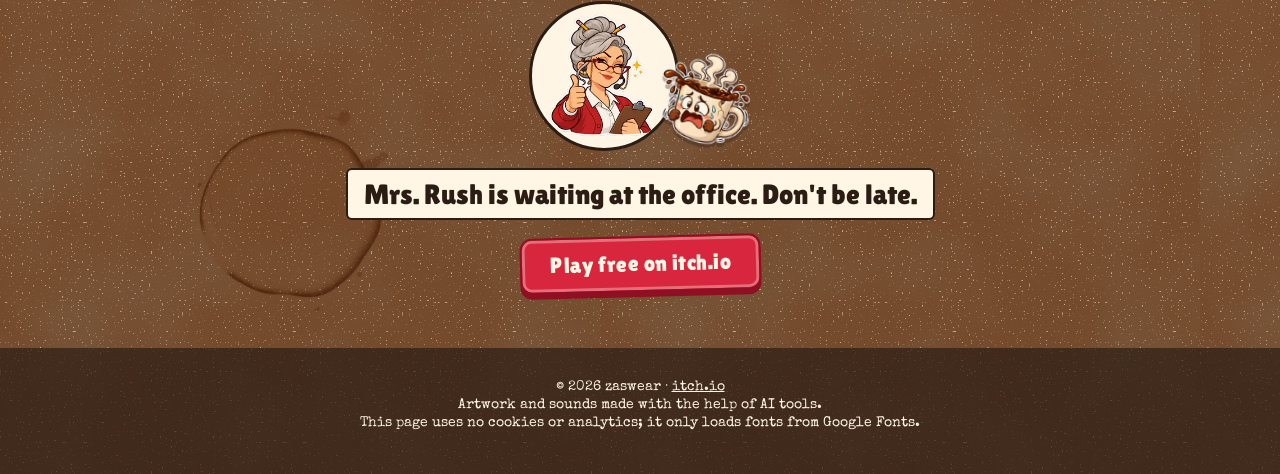
==== commit 165c2518: "feat: la landing al día con el juego (cajas selladas, extraviados y álbum) y manchas de café de verd" ====
--- a/index.html
+++ b/index.html
@@ -59,7 +59,7 @@
       <div class="cinta" aria-hidden="true">
         <div class="cinta-pista" id="pista"></div>
       </div>
-      <p class="pie" data-t="cinta.pie">Patos, trompetas, yunques, gnomos… y gallinas que ponen huevos dentro de tu mochila.</p>
+      <p class="pie" data-t="cinta.pie">Cajas de cartón con su cinta de color y el sello de lo que llevan… y objetos extraviados sueltos: gallinas, helados, globos.</p>
     </section>
 
     <!-- La demo: una mochila de 4×4 y tres cajas. Llena una fila o columna y se entrega. -->
@@ -79,22 +79,53 @@
     <!-- Cómo se juega: notas de papel clavadas en el corcho. -->
     <section class="como" aria-labelledby="tituloComo">
       <img class="deco deco-cafe" src="assets/img/deco-cafe.webp" alt="" width="256" height="256" loading="lazy">
-      <span class="aro-cafe" aria-hidden="true"></span>
+      <img class="mancha-cafe" src="assets/img/mancha-cafe-1.webp" alt="" width="360" height="360" loading="lazy">
       <h2 id="tituloComo" class="nota-titulo" data-t="como.titulo">Cómo se juega</h2>
       <ol class="notas">
-        <li class="nota"><img src="assets/img/paquete-pato.webp" alt="" width="256" height="256"><strong data-t="como.1t">Arrastra</strong><span data-t="como.1">Coge cada caja de la cinta y suéltala en la mochila. Gírala si no entra.</span></li>
+        <li class="nota"><img src="assets/img/paquete-pato.webp" alt="" width="256" height="256"><strong data-t="como.1t">Arrastra</strong><span data-t="como.1">Coge cada caja de la cinta y suéltala en la mochila. Tócala antes para girarla.</span></li>
         <li class="nota"><img src="assets/img/estrella.webp" alt="" width="256" height="256"><strong data-t="como.2t">Entrega</strong><span data-t="como.2">Una fila o columna llena se entrega y cobras. Varias a la vez: combo.</span></li>
-        <li class="nota"><img src="assets/img/gallina-salta.webp" alt="" width="256" height="256"><strong data-t="como.3t">Sobrevive</strong><span data-t="como.3">Helados que se derriten, jarrones frágiles, imanes, apagones… y una gallina con prisa.</span></li>
+        <li class="nota"><img src="assets/img/gallina-salta.webp" alt="" width="256" height="256"><strong data-t="como.3t">Sobrevive</strong><span data-t="como.3">Objetos extraviados que se mueven, se derriten o explotan, café derramado en la cinta… y una gallina con prisa.</span></li>
         <li class="nota"><img src="assets/img/jefa-enfadada.webp" alt="" width="256" height="256"><strong data-t="como.4t">No la enfades</strong><span data-t="como.4">Cada caja que se cae es una taza de café menos. Sin café, Doña Prisas te despide.</span></li>
       </ol>
+    </section>
+
+    <!-- Álbum: las cajas selladas, el sobre del día y la edición limitada. -->
+    <section class="album" aria-labelledby="tituloAlbum">
+      <h2 id="tituloAlbum" class="nota-titulo" data-t="album.titulo">Llena el álbum</h2>
+      <p class="album-entradilla" data-t="album.entradilla">Algunas cajas llegan con el sello de lo que llevan dentro. Entrégalas y su pegatina va directa a tu álbum.</p>
+      <div class="album-mesa">
+        <div class="album-hoja">
+          <span class="album-rotulo" data-t="album.rotulo">Pegatinas del almacén</span>
+          <ul class="album-pegatinas" aria-hidden="true">
+          <li class="pegatina"><img src="assets/img/paquete-pato.webp" alt="" width="256" height="256" loading="lazy"></li>
+          <li class="pegatina"><img src="assets/img/paquete-gnomo.webp" alt="" width="256" height="256" loading="lazy"></li>
+          <li class="pegatina"><img src="assets/img/paquete-trompeta.webp" alt="" width="256" height="256" loading="lazy"></li>
+          <li class="pegatina"><img src="assets/img/paquete-pecera.webp" alt="" width="256" height="256" loading="lazy"></li>
+          <li class="pegatina"><img src="assets/img/paquete-cuco.webp" alt="" width="256" height="256" loading="lazy"></li>
+          <li class="pegatina"><img src="assets/img/paquete-tarta.webp" alt="" width="256" height="256" loading="lazy"></li>
+          <li class="pegatina"><img src="assets/img/paquete-vikingo.webp" alt="" width="256" height="256" loading="lazy"></li>
+          <li class="pegatina hueco" data-t="album.hueco">Por descubrir</li>
+          <li class="pegatina"><img src="assets/img/paquete-yunque.webp" alt="" width="256" height="256" loading="lazy"></li>
+          <li class="pegatina"><img src="assets/img/paquete-acordeon.webp" alt="" width="256" height="256" loading="lazy"></li>
+          <li class="pegatina hueco" data-t="album.hueco">Por descubrir</li>
+          <li class="pegatina"><img src="assets/img/paquete-telescopio.webp" alt="" width="256" height="256" loading="lazy"></li>
+          </ul>
+        </div>
+        <ul class="album-notas">
+          <li class="nota"><img src="assets/img/sello-pato.webp" alt="" width="256" height="256" loading="lazy"><strong data-t="album.1t">Cajas selladas</strong><span data-t="album.1">Tres sellos iguales en una línea dan premio.</span></li>
+          <li class="nota"><img src="assets/img/jefa-orgullosa.webp" alt="" width="256" height="256" loading="lazy"><strong data-t="album.2t">Un sobre al día</strong><span data-t="album.2">Al acabar el turno, Doña Prisas te deja una pegatina. Las repetidas se cobran.</span></li>
+          <li class="nota"><img src="assets/img/limitada-pato-vampiro.webp" alt="" width="256" height="256" loading="lazy"><strong data-t="album.3t">Edición limitada</strong><span data-t="album.3">En Halloween y Navidad hay sellos y pegatinas que solo salen esos días.</span></li>
+          <li class="nota"><img src="assets/img/objeto-globo.webp" alt="" width="256" height="256" loading="lazy"><strong data-t="album.4t">Objetos perdidos</strong><span data-t="album.4">Lo extraviado que entregas va a la estantería. A veces su dueño vuelve a por ello.</span></li>
+        </ul>
+      </div>
     </section>
 
     <!-- El sello: se juega con un clic. -->
     <section class="sellos" aria-labelledby="tituloSello">
       <img class="deco deco-borron" src="assets/img/deco-borron.webp" alt="" width="256" height="256" loading="lazy">
-      <h2 id="tituloSello" class="nota-titulo" data-t="sello.titulo">Prueba el sello</h2>
+      <h2 id="tituloSello" class="nota-titulo" data-t="sello.titulo">Prueba los sellos</h2>
       <div class="hoja" id="hoja">
-        <p class="hoja-texto" data-t="sello.instruccion">Toca la hoja para estampar URGENTE.</p>
+        <p class="hoja-texto" data-t="sello.instruccion">Toca la hoja: URGENTE y los sellos de goma de las cajas.</p>
         <div class="hoja-sellos" id="hojaSellos" aria-hidden="true"></div>
       </div>
       <div class="sello-acciones">
@@ -115,12 +146,14 @@
         <li data-t="chapa.reto">Reto diario: las mismas cajas para todos</li>
         <li data-t="chapa.semanas">Tres semanas de mercancía nueva</li>
         <li data-t="chapa.minijuegos">Minijuegos de paquetes urgentes</li>
+        <li data-t="chapa.tienda">Tienda con mejoras y mochilas para elegir</li>
+        <li data-t="chapa.relajado">Modo relajado: sin perder tazas</li>
         <li data-t="chapa.idiomas">Español, inglés, portugués y chino</li>
       </ul>
     </section>
 
     <section class="final">
-      <span class="aro-cafe" aria-hidden="true"></span>
+      <img class="mancha-cafe" src="assets/img/mancha-cafe-2.webp" alt="" width="360" height="360" loading="lazy">
       <div class="final-escena">
         <img class="final-jefa" src="assets/img/jefa-orgullosa.webp" alt="" width="256" height="256" loading="lazy">
         <img class="final-taza" src="assets/img/taza-nerviosa.webp" alt="" width="256" height="256" loading="lazy">
--- a/estilo.css
+++ b/estilo.css
@@ -122,15 +122,25 @@
 @keyframes pista { to { translate: -50% 0; } }
 @keyframes banda { to { background-position-x: calc(-1 * var(--ancho-banda, 2207px)); } }
 .caja {
-  position: relative; flex: none; width: 104px; height: 88px; display: grid; place-items: center;
-  border: 3px solid var(--tinta); border-radius: 8px; background: linear-gradient(var(--carton), #C08A52);
-  box-shadow: 0 5px 0 color-mix(in srgb, var(--tinta) 45%, transparent);
-}
-.caja::before { content: ""; position: absolute; inset: 0 auto 0 50%; width: 18px; translate: -50% 0; background: var(--cinta-caja, #C8443B); opacity: .9; }
-.caja { cursor: pointer; }
-.caja img { position: relative; width: 72px; rotate: -6deg; filter: drop-shadow(0 2px 0 color-mix(in srgb, var(--tinta) 40%, transparent)); }
+  position: relative; flex: none; width: 104px; height: 88px; display: grid; place-items: center; overflow: hidden;
+  border: 3px solid var(--tinta); border-radius: 8px; box-shadow: 0 5px 0 color-mix(in srgb, var(--tinta) 45%, transparent);
+}
 .caja:nth-child(3n) { width: 150px; }
 .caja:nth-child(4n + 1) { height: 104px; }
+/* Cartón como en el juego: la textura multiplicada sobre un kraft claro, la cinta
+   casi blanca teñida con su color y el sello de goma estampado encima. */
+.carton { background: url("assets/img/caja-carton.webp") 0 0 / 150px auto, color-mix(in srgb, var(--carton) 55%, var(--papel-blanco)); background-blend-mode: multiply; }
+.cinta-adhesiva {
+  position: absolute; inset: 50% 0 auto; height: 24%; translate: 0 -50%;
+  background: url("assets/img/caja-cinta.webp") 0 50% / auto 100% repeat-x, var(--cinta-caja, #C8443B); background-blend-mode: multiply;
+}
+.vertical .cinta-adhesiva { inset: 0 auto 0 50%; width: 24%; height: auto; translate: -50% 0;
+  background: linear-gradient(90deg, color-mix(in srgb, var(--papel-blanco) 40%, transparent), transparent 35% 70%, color-mix(in srgb, var(--tinta) 14%, transparent)), var(--cinta-caja, #C8443B); }
+.sello-caja { position: relative; width: min(60px, 62%); rotate: -8deg; mix-blend-mode: multiply; opacity: .9; pointer-events: none; }
+/* Objetos extraviados: sueltos, sin caja, con su etiqueta de objeto perdido. */
+.caja.suelta { width: 96px; height: 96px; overflow: visible; border: 0; box-shadow: none; background: none; }
+.caja.suelta img { width: 84px; rotate: -6deg; filter: drop-shadow(0 5px 2px color-mix(in srgb, var(--tinta) 45%, transparent)); }
+.etiqueta { position: absolute; top: 4px; right: 2px; width: 22px; height: 15px; rotate: 24deg; border: 2px solid var(--tinta); border-radius: 3px 7px 7px 3px; background: radial-gradient(circle at 75% 50%, var(--tinta) 0 2px, var(--papel) 2.5px); }
 .pie { max-width: 60ch; margin: 22px auto 0; padding: 10px 16px; background: var(--papel); border: 2px solid var(--tinta); border-radius: 6px; rotate: .5deg; }
 
 /* Demo: la mochila de cuero con su rejilla de 4×4 y la bandeja de cajas */
@@ -150,11 +160,11 @@
 .bandeja { display: flex; flex-wrap: wrap; gap: 14px; align-content: center; align-items: center; justify-content: center; width: calc(var(--celda) * 3.4); min-height: calc(var(--celda) * 4 + 28px); padding: 10px; border: 3px dashed color-mix(in srgb, var(--papel) 45%, transparent); border-radius: 14px; }
 .pieza {
   position: relative; display: grid; place-items: center; padding: 0; --tam: max(calc(var(--celda) * .72), 50px); width: calc(var(--w) * var(--tam) - 6px); height: calc(var(--h) * var(--tam) - 6px);
-  border: 3px solid var(--tinta); border-radius: 8px; background: linear-gradient(var(--carton), #C08A52); cursor: grab; touch-action: none; user-select: none; -webkit-user-select: none;
+  border: 3px solid var(--tinta); border-radius: 8px; overflow: hidden; cursor: grab; touch-action: none; user-select: none; -webkit-user-select: none;
   box-shadow: 0 4px 0 color-mix(in srgb, var(--tinta) 45%, transparent); transition: scale .15s var(--suave);
 }
-.pieza::before { content: ""; position: absolute; inset: 0 auto 0 50%; width: 16px; translate: -50% 0; background: var(--cinta-caja, #C8443B); opacity: .9; }
-.pieza img { position: relative; width: min(56px, calc(var(--tam) * .82)); rotate: -6deg; pointer-events: none; filter: drop-shadow(0 2px 0 color-mix(in srgb, var(--tinta) 40%, transparent)); }
+.pieza .sello-caja { width: min(64px, calc(var(--tam) * .78)); }
+.pegatina-vuela { position: absolute; z-index: 6; width: 80px; pointer-events: none; filter: drop-shadow(0 6px 4px color-mix(in srgb, var(--tinta) 45%, transparent)); }
 @media (hover: hover) { .bandeja .pieza:hover { scale: 1.08; } }
 .pieza.elegida { scale: 1.1; outline: 4px solid var(--cinta-amarilla); outline-offset: 3px; }
 .pieza.en-vuelo { --tam: var(--celda); position: fixed; z-index: 40; scale: 1.04; opacity: .85; cursor: grabbing; rotate: -3deg; box-shadow: 0 14px 18px color-mix(in srgb, var(--tinta) 45%, transparent); transition: none; }
@@ -179,18 +189,18 @@
 main { position: relative; z-index: 0; }
 main > section { position: relative; }
 .deco { position: absolute; z-index: -1; pointer-events: none; width: var(--t, 150px); rotate: var(--r, 0deg); filter: drop-shadow(0 6px 4px color-mix(in srgb, var(--tinta) 40%, transparent)); }
-main > section > :not(.deco) { position: relative; }
+main > section > :not(.deco, .mancha-cafe) { position: relative; }
 .deco-pinzas { --t: 190px; --r: -28deg; top: 10px; right: -150px; }
 .deco-celo { --t: 170px; --r: 12deg; bottom: 30px; left: -170px; }
 .deco-chincheta { --t: 54px; --r: 30deg; top: 70px; right: -40px; }
 .deco-cafe { --t: 190px; --r: -8deg; bottom: -40px; right: -170px; }
 .deco-borron { --t: 200px; --r: 20deg; top: 60px; left: -150px; opacity: .85; filter: none; }
 .deco-cajas { --t: 170px; --r: 6deg; top: -10px; right: -40px; }
-/* Mancha de taza: un aro de café sobre el corcho. */
-.aro-cafe { position: absolute; z-index: -1; width: 130px; aspect-ratio: 1; border-radius: 50%; pointer-events: none;
-  background: radial-gradient(circle, transparent 56%, color-mix(in srgb, #3B1E0C 45%, transparent) 60%, color-mix(in srgb, #3B1E0C 20%, transparent) 66%, transparent 70%); }
-.como .aro-cafe { top: -30px; right: 18%; }
-.final .aro-cafe { bottom: 40px; left: 8%; width: 160px; rotate: 40deg; }
+/* Cerco de taza sobre el corcho (imagen generada por script). multiply para que
+   el café tiña el corcho en vez de taparlo. */
+.mancha-cafe { position: absolute; z-index: -1; width: 220px; pointer-events: none; mix-blend-mode: multiply; opacity: .9; }
+.como .mancha-cafe { top: -70px; right: 14%; rotate: 25deg; }
+.final .mancha-cafe { bottom: 10px; left: 6%; width: 250px; rotate: -40deg; }
 @media (max-width: 1240px) {
   .deco-pinzas { right: -90px; } .deco-celo { left: -110px; } .deco-cafe { right: -110px; } .deco-borron { left: -110px; }
 }
@@ -208,6 +218,30 @@
 .nota span { font-size: 15px; color: var(--tinta-suave); }
 @media (hover: hover) { .nota:hover { rotate: 0deg; translate: 0 -3px; } }
 
+/* Álbum: una página roja como la mochila de la gallina, con las pegatinas pegadas. */
+.album-entradilla { max-width: 58ch; margin: 0 0 26px; padding: 10px 16px; background: var(--papel); border: 2px solid var(--tinta); border-radius: 6px; rotate: .4deg; }
+.album-mesa { display: grid; grid-template-columns: minmax(0, 1.25fr) minmax(0, 1fr); gap: 32px; align-items: center; }
+.album-hoja {
+  position: relative; padding: 46px 22px 24px; rotate: -1.2deg; border: 3px solid var(--tinta); border-radius: 18px;
+  background: var(--grano), radial-gradient(circle at 30% 20%, #D8384B, #B21E33 60%, #8E1022);
+  outline: 2px dashed color-mix(in srgb, var(--papel) 55%, transparent); outline-offset: -11px; /* costura */
+  box-shadow: 0 8px 0 color-mix(in srgb, var(--tinta) 40%, transparent);
+}
+.album-rotulo { position: absolute; top: -16px; left: 50%; translate: -50% 0; rotate: 2deg; padding: 4px 14px; background: var(--papel); border: 2px solid var(--tinta); border-radius: 4px; font: 400 20px var(--display); white-space: nowrap; }
+.album-pegatinas { list-style: none; margin: 0; padding: 0; display: grid; grid-template-columns: repeat(4, minmax(0, 1fr)); gap: 10px; }
+.pegatina { display: grid; place-items: center; aspect-ratio: 1; rotate: var(--g, -4deg); transition: rotate .25s var(--suave), scale .25s var(--suave); }
+.pegatina:nth-child(3n) { --g: 5deg; } .pegatina:nth-child(4n + 1) { --g: -7deg; } .pegatina:nth-child(5n + 2) { --g: 3deg; }
+.pegatina img { width: 100%; filter: drop-shadow(0 3px 0 color-mix(in srgb, var(--tinta) 45%, transparent)); }
+.pegatina.hueco { margin: 8%; border: 2px dashed color-mix(in srgb, var(--papel) 60%, transparent); border-radius: 12px; rotate: 0deg; font: 12px/1.2 var(--maquina); color: var(--papel); text-align: center; padding: 6px; }
+@media (hover: hover) { .pegatina:not(.hueco):hover { rotate: 0deg; scale: 1.12; } }
+.album-notas { list-style: none; margin: 0; padding: 0; display: grid; grid-template-columns: repeat(2, minmax(0, 1fr)); gap: 26px 16px; }
+.album-notas .nota { padding: 14px 12px 16px; }
+.album-notas .nota img { width: 60px; }
+.album-notas .nota strong { font-size: 19px; }
+.album-notas .nota span { font-size: 14px; }
+.album-notas .nota:nth-child(2) { --giro: 1.6deg; background: var(--papel); } .album-notas .nota:nth-child(3) { --giro: -1.4deg; background: #FFF0C8; }
+@media (max-width: 760px) { .album-mesa { grid-template-columns: minmax(0, 1fr); } .album-hoja { padding: 40px 14px 18px; } .pegatina.hueco { font-size: 10px; padding: 3px; } }
+
 /* Sellos */
 .sellos { text-align: center; }
 .hoja {
@@ -219,6 +253,7 @@
 @keyframes golpe { 40% { translate: 0 3px; scale: .995; } }
 .hoja-texto { position: absolute; inset: auto 0 18px; margin: 0; font: 15px var(--maquina); color: var(--tinta-suave); pointer-events: none; }
 .hoja-sellos img { position: absolute; width: 150px; pointer-events: none; mix-blend-mode: multiply; animation: estampa .3s var(--suave) both; }
+.hoja-sellos img.goma { opacity: .88; }
 @keyframes estampa { from { scale: 1.7; opacity: 0; } 60% { opacity: 1; } }
 .sello-acciones { display: flex; gap: 16px; justify-content: center; align-items: center; flex-wrap: wrap; margin-top: 18px; }
 .sello-cuenta { margin: 0; min-height: 1.5em; padding: 2px 10px; background: var(--tinta); color: var(--papel); font: 15px var(--maquina); }
@@ -254,10 +289,12 @@
   main > section.portada { background-image: url("assets/img/fondo-oficina-movil.webp"); padding-bottom: 56px; }
   .deco { --t: 96px !important; opacity: .9; }
   .deco-pinzas { right: -46px; } .deco-celo { left: -54px; bottom: -30px; } .deco-cafe { right: -44px; bottom: -50px; }
+  .mancha-cafe { width: 150px !important; }
   .deco-borron { left: -60px; } .deco-cajas { right: -20px; top: -20px; } .deco-chincheta { --t: 36px !important; right: -6px; }
   .escena h1 { width: 52%; }
   .cinta { height: 108px; }
-  .caja { width: 84px; height: 72px; } .caja img { width: 58px; } .caja:nth-child(3n) { width: 120px; } .caja:nth-child(4n + 1) { height: 86px; }
+  .caja { width: 84px; height: 72px; } .caja:nth-child(3n) { width: 120px; } .caja:nth-child(4n + 1) { height: 86px; }
+  .caja.suelta { width: 80px; height: 80px; } .caja.suelta img { width: 68px; }
   .polaroids { grid-template-columns: 1fr; }
   .polaroid.estrecha { width: 62%; justify-self: center; }
   .hoja { height: 240px; }
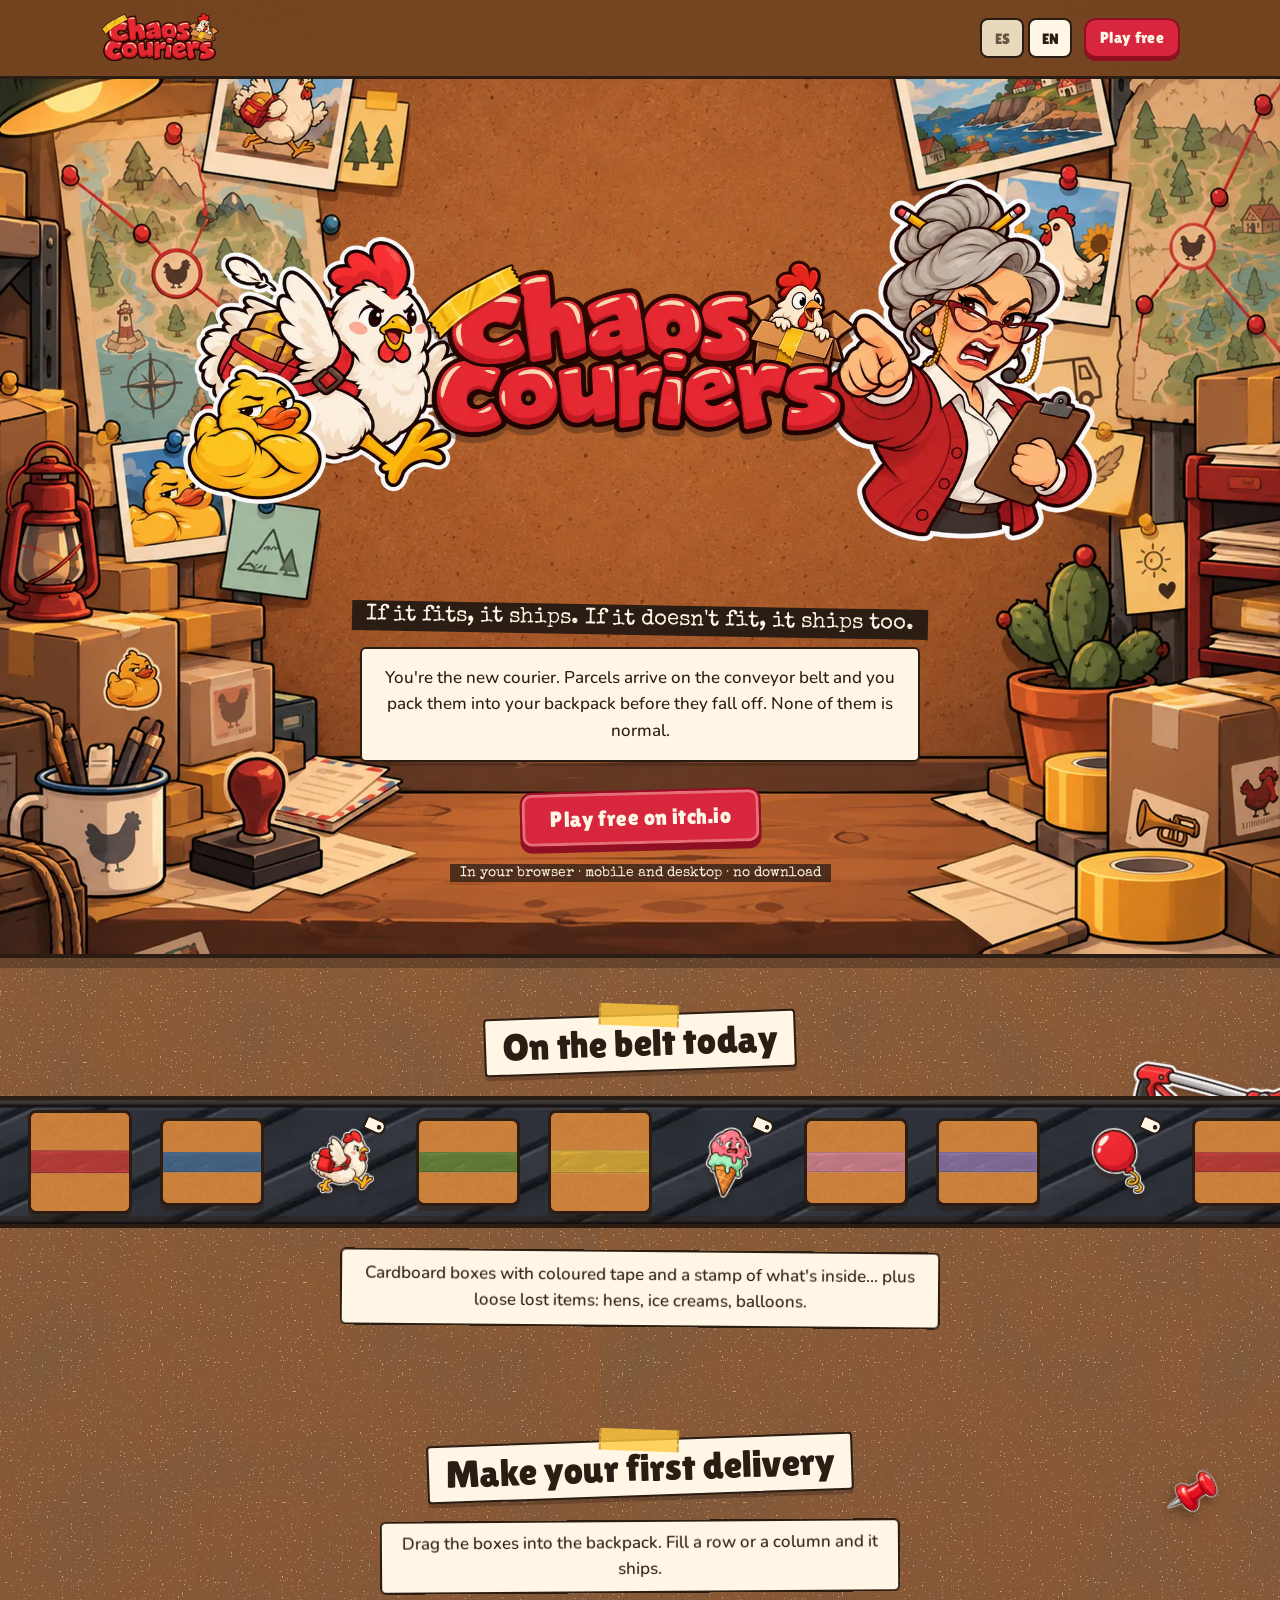
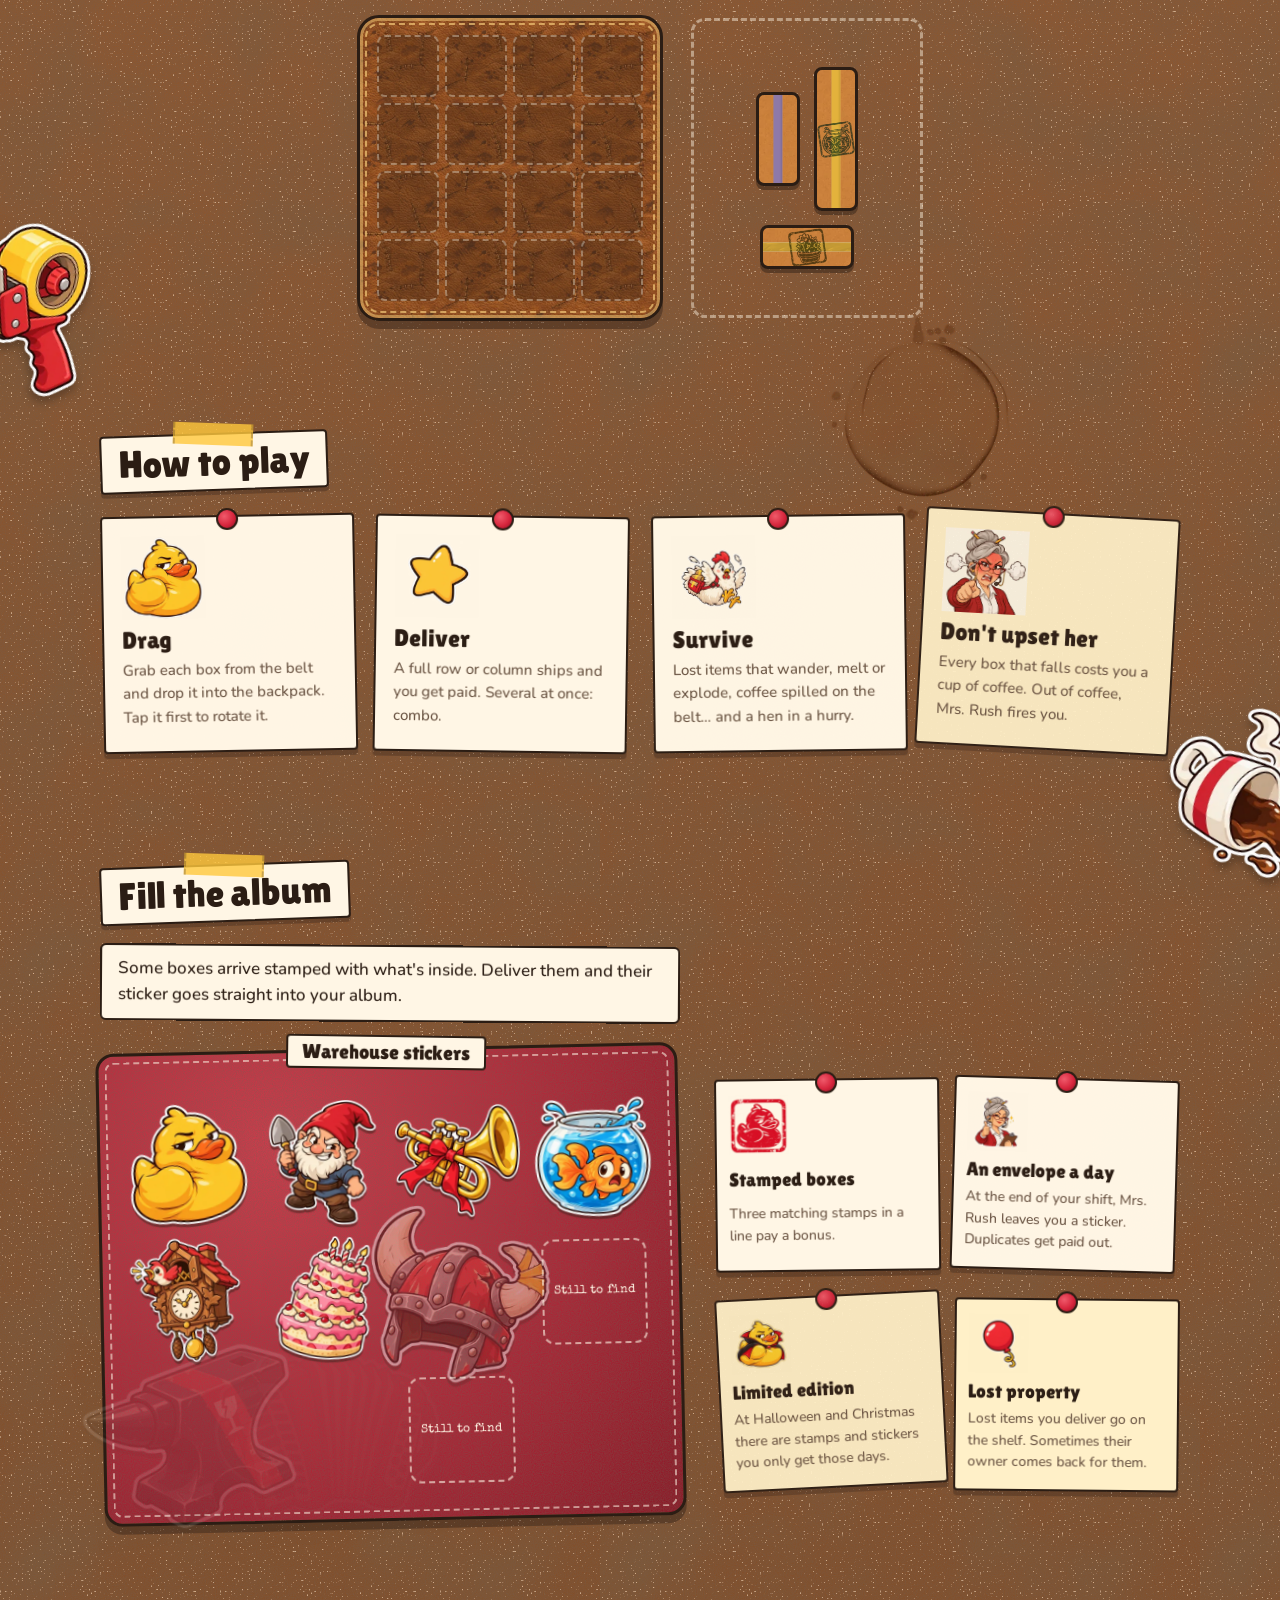
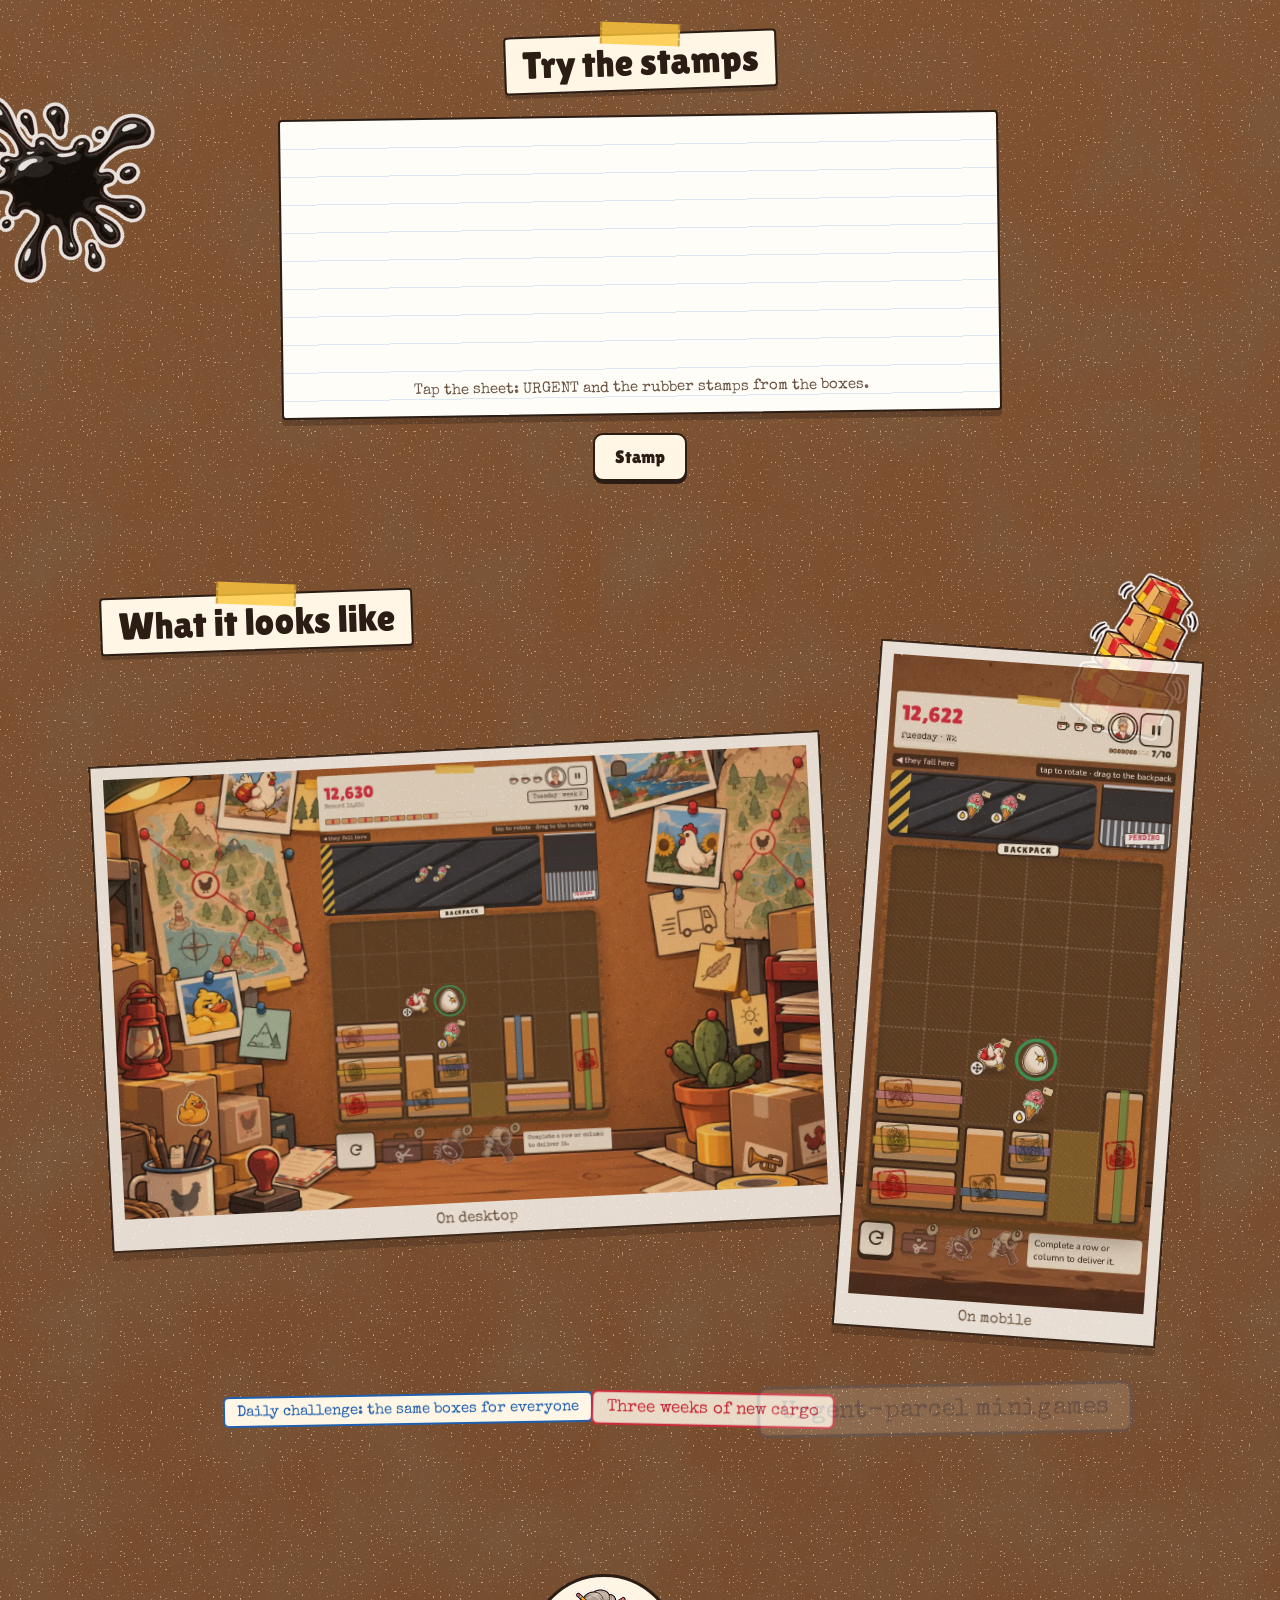
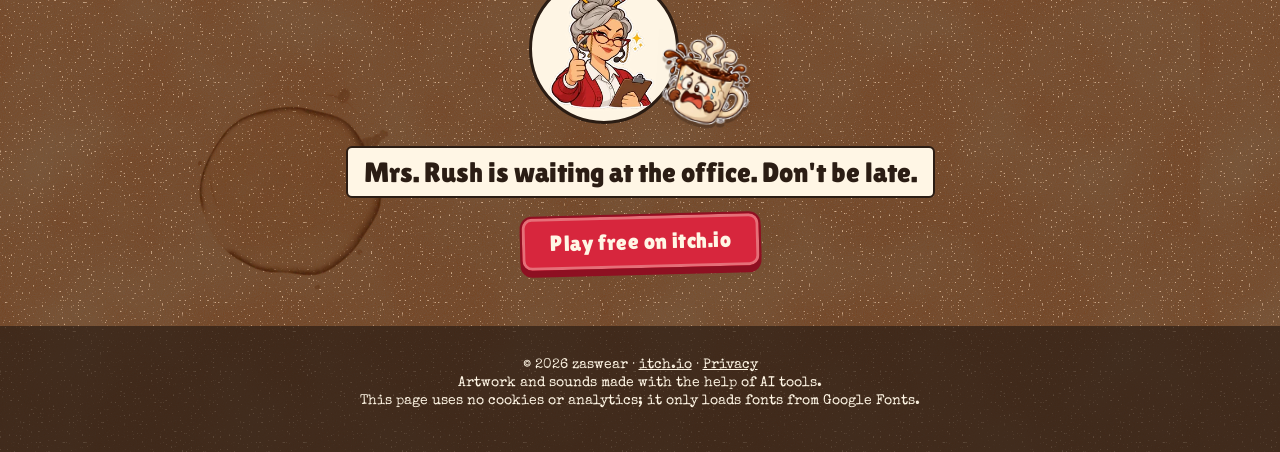
==== commit ccf45efa: "feat: política de privacidad (web y Android) para Google Play Página fija en privacidad.html, en esp" ====
--- a/index.html
+++ b/index.html
@@ -164,7 +164,7 @@
   </main>
 
   <footer class="pie-pagina">
-    <p>© 2026 zaswear · <a href="https://zaswear.itch.io/chaos-couriers">itch.io</a></p>
+    <p>© 2026 zaswear · <a href="https://zaswear.itch.io/chaos-couriers">itch.io</a> · <a href="privacidad.html" data-t="pie.privacidadEnlace">Privacidad</a></p>
     <p data-t="pie.ia">Ilustraciones y sonidos creados con ayuda de herramientas de IA.</p>
     <p data-t="pie.privacidad">Esta página no usa cookies ni analítica; solo carga fuentes de Google Fonts.</p>
   </footer>
--- a/estilo.css
+++ b/estilo.css
@@ -308,3 +308,20 @@
   .cinta, .cinta-pista, .hoja.golpe, .hoja-sellos img { animation: none; }
   .boton-sello, .nota, .pieza { transition: none; }
 }
+
+/* ── Privacidad: hojas de papel legibles sobre el corcho ── */
+.idiomas a { min-width: 44px; min-height: 40px; display: grid; place-items: center; border: 2px solid var(--tinta); border-radius: 8px; background: var(--papel); font: 400 15px var(--display); color: var(--tinta); text-decoration: none; }
+.legal { width: min(760px, 100% - 32px); margin: 0 auto; padding: 40px 0 56px; display: grid; gap: 40px; }
+.legal-hoja {
+  scroll-margin-top: 80px; padding: clamp(20px, 5vw, 44px); background: var(--papel-blanco); border: 2px solid var(--tinta); border-radius: 4px;
+  box-shadow: 0 6px 0 color-mix(in srgb, var(--tinta) 30%, transparent); line-height: 1.6;
+}
+.legal-hoja h1 { margin: 0 0 4px; font: 400 clamp(30px, 6vw, 42px)/1.1 var(--display); }
+.legal-hoja h2 { margin: 30px 0 8px; font: 400 23px/1.2 var(--display); }
+.legal-hoja p, .legal-hoja li { max-width: 68ch; }
+.legal-hoja ul { padding-left: 1.2em; }
+.legal-hoja li { margin: 4px 0; }
+.legal-hoja a { color: var(--azul-tinta); }
+.legal-hoja code { font-size: .9em; overflow-wrap: anywhere; }
+.legal-meta { margin: 0 0 20px; font: 14px var(--maquina); color: var(--tinta-suave); }
+.legal-resumen { padding: 12px 16px; background: #FFF0C8; border: 2px dashed var(--tinta-suave); border-radius: 6px; }
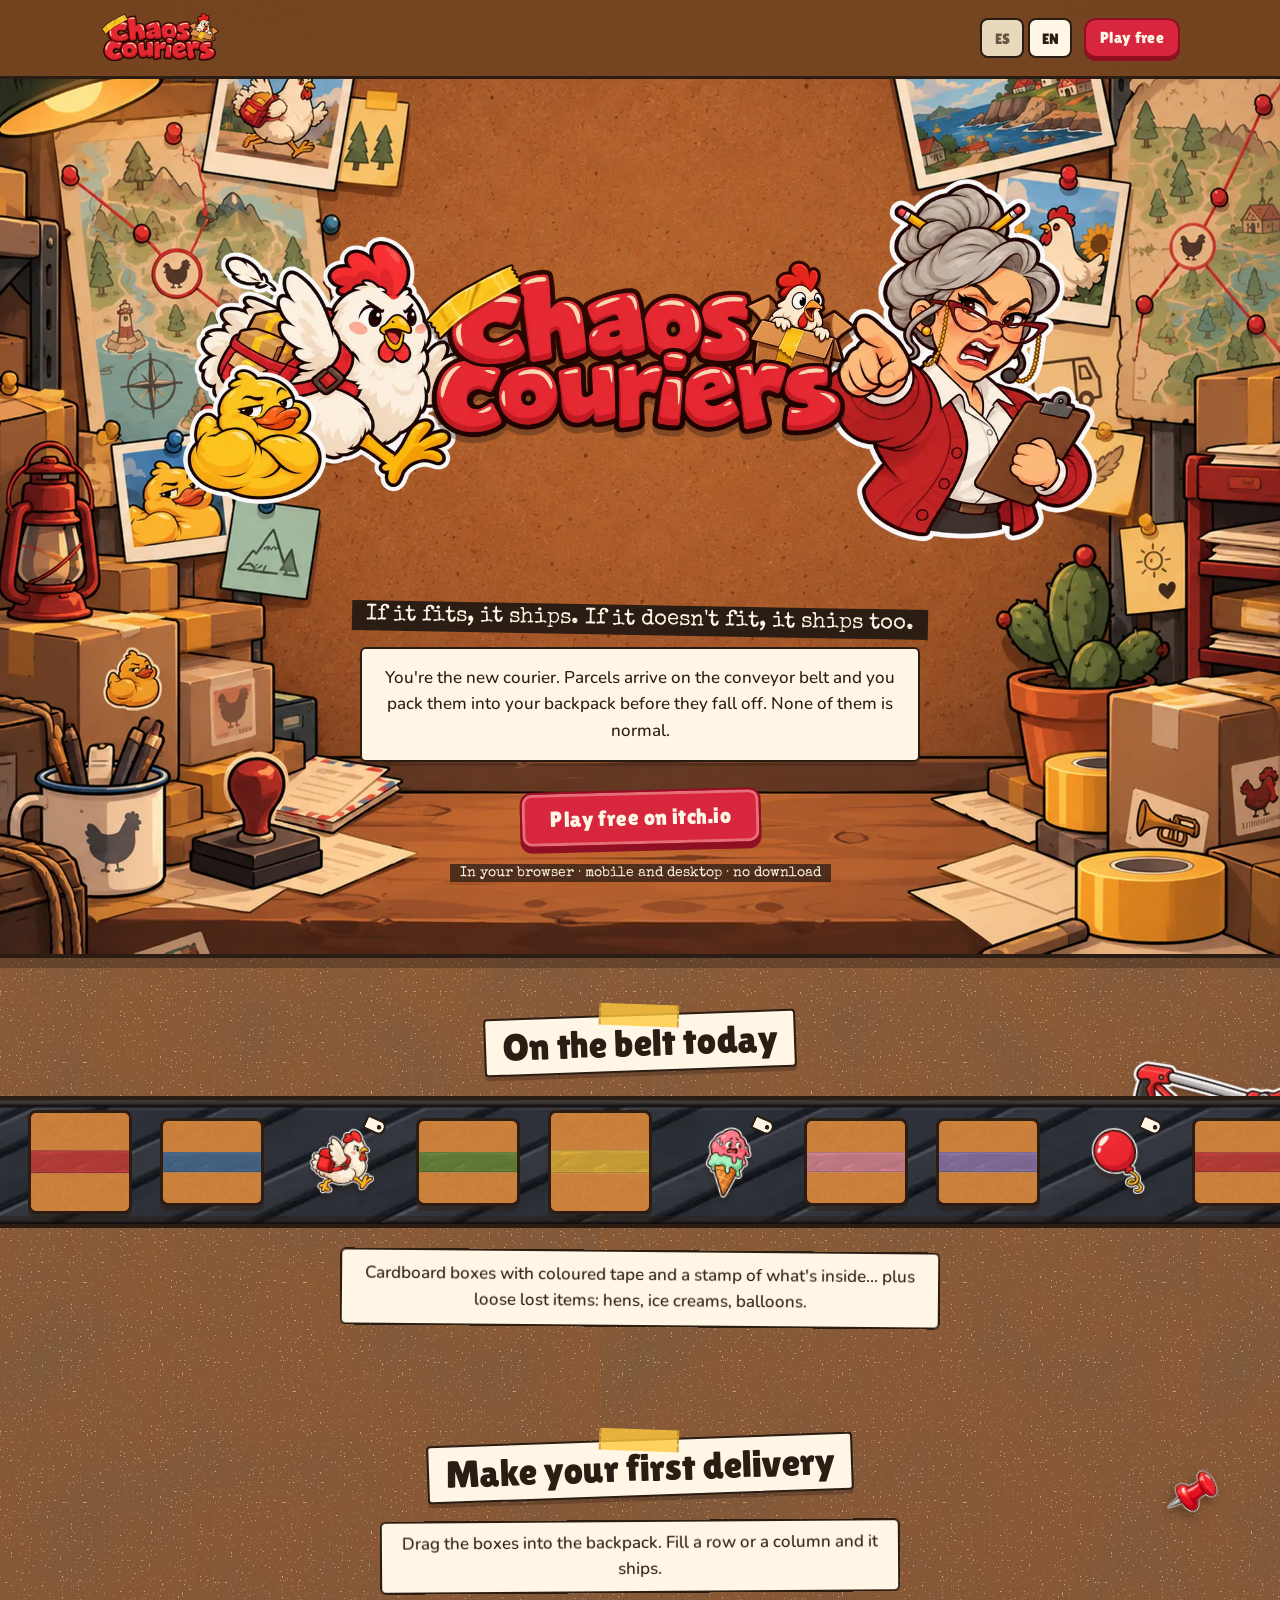
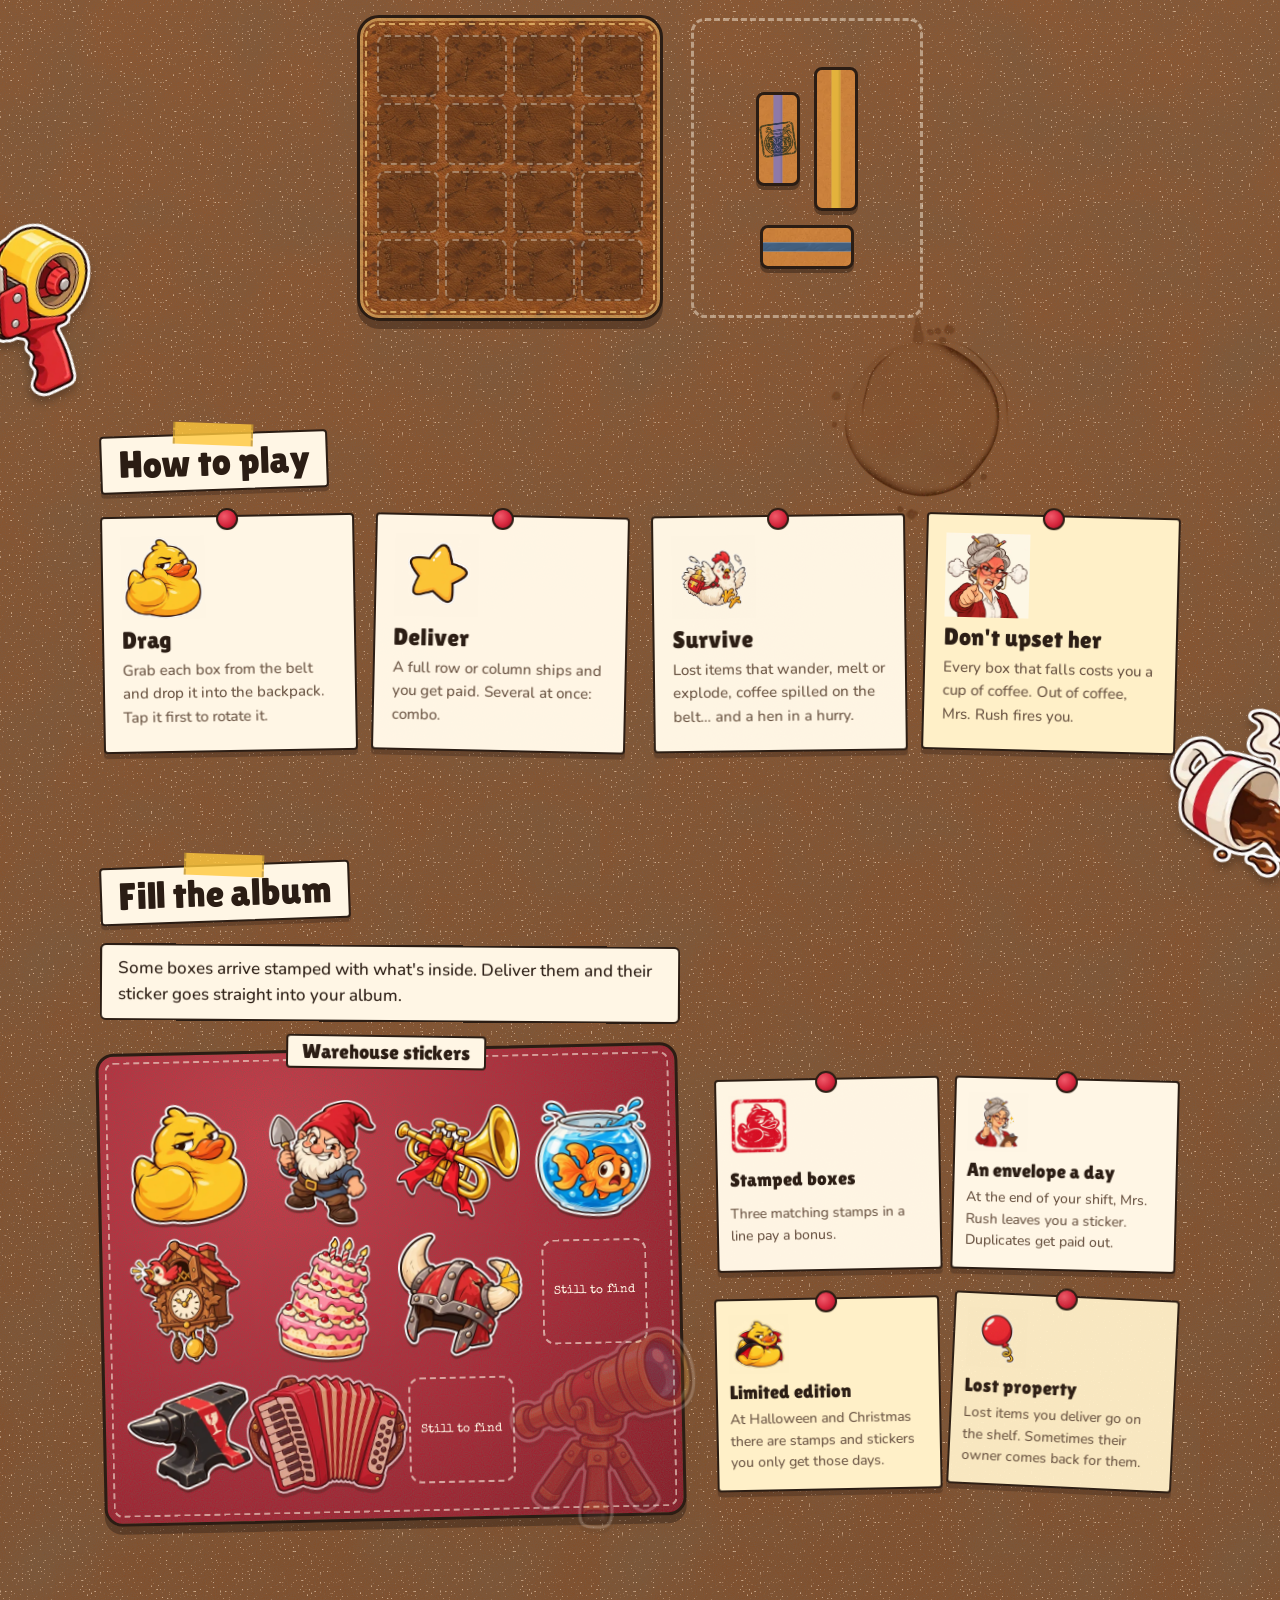
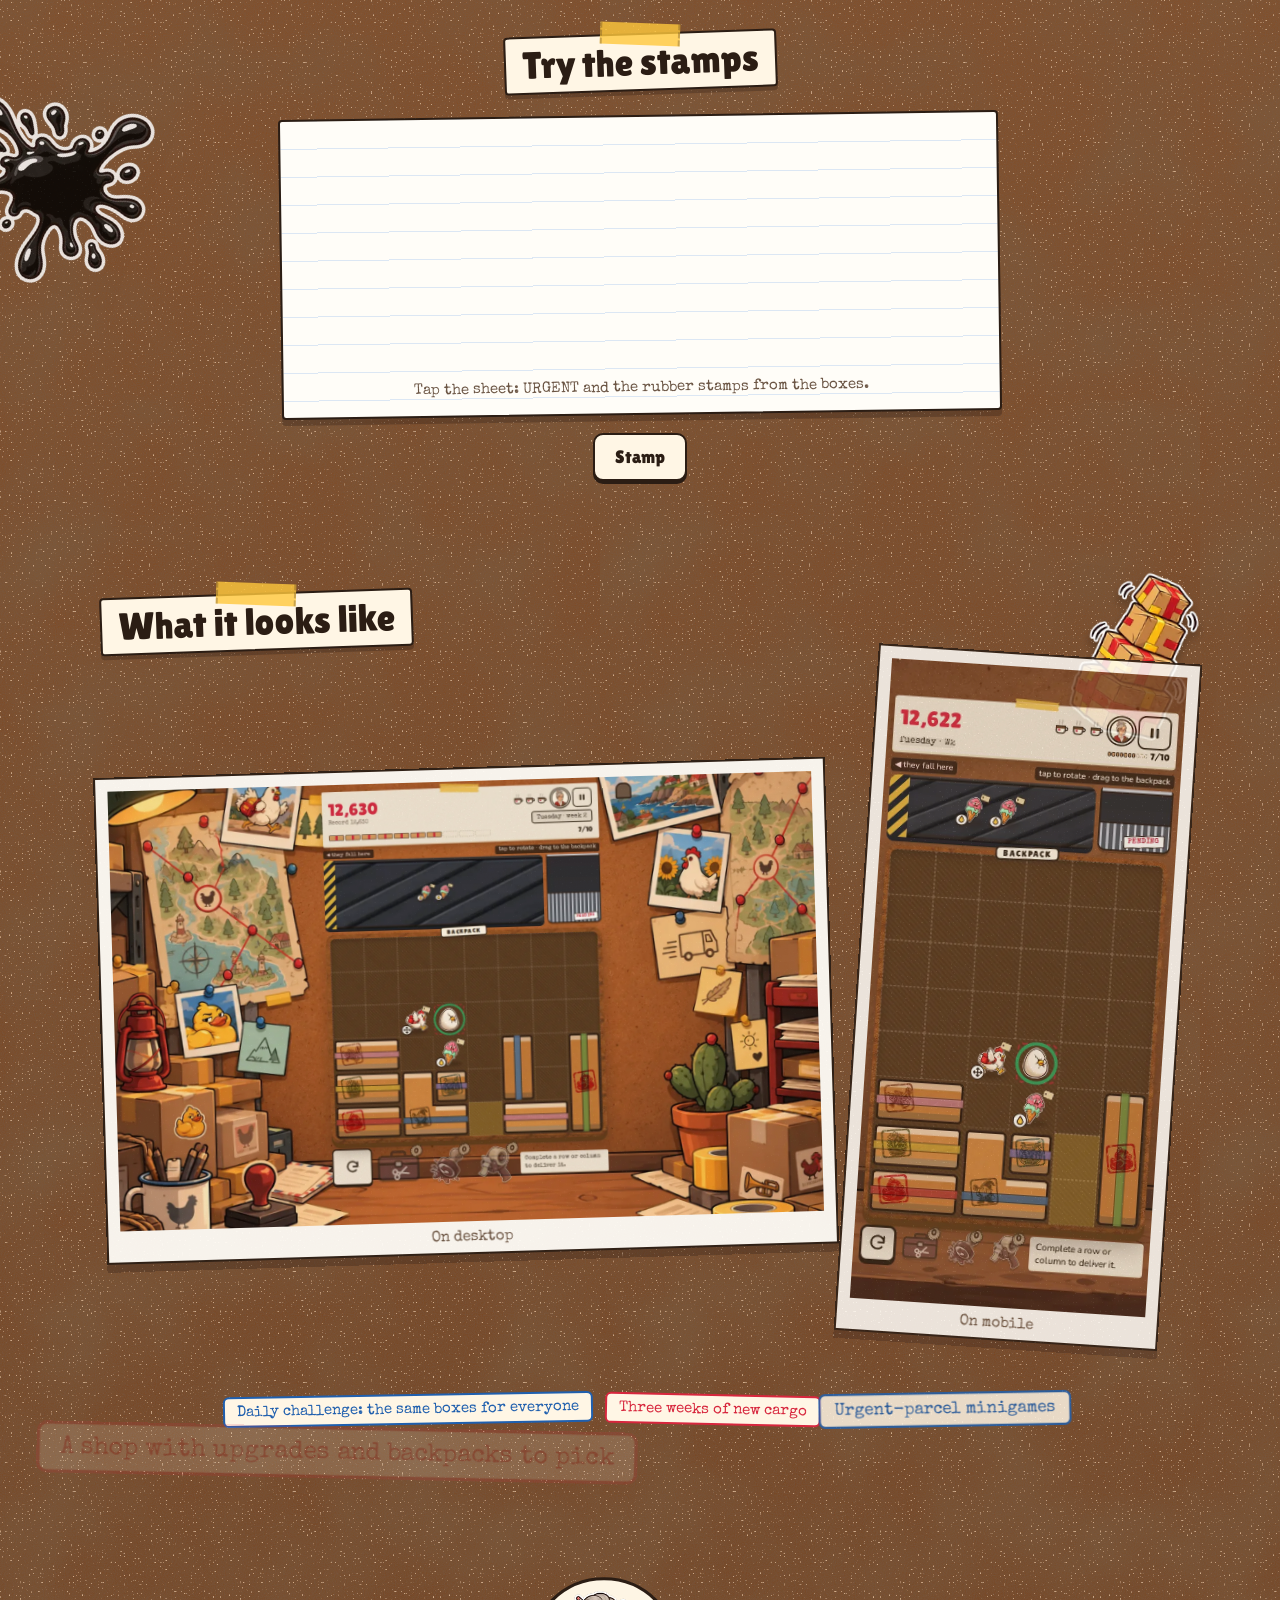
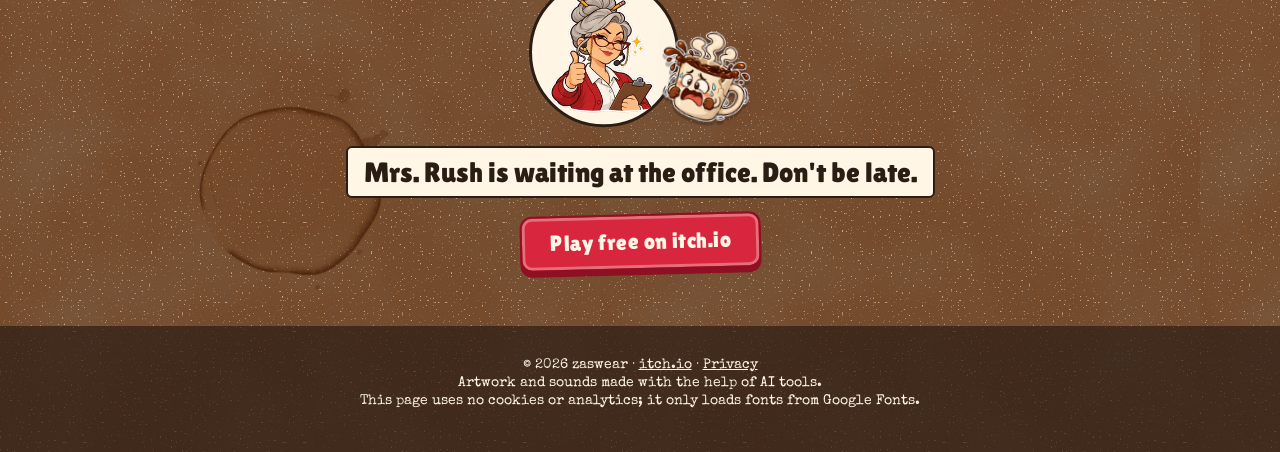
==== commit 4948185d: "fix: versión en estilo.css y app.js para que el navegador no use la copia vieja La página de privaci" ====
--- a/index.html
+++ b/index.html
@@ -22,12 +22,12 @@
   <link rel="preconnect" href="https://fonts.googleapis.com">
   <link rel="preconnect" href="https://fonts.gstatic.com" crossorigin>
   <link rel="stylesheet" href="https://fonts.googleapis.com/css2?family=Lilita+One&family=Special+Elite&family=Nunito:wght@500;700;900&display=swap">
-  <link rel="stylesheet" href="estilo.css">
+  <link rel="stylesheet" href="estilo.css?v=e5a0fcb2">
   <!-- Copiadas en el repo (no CDN): la página sigue sin cargar nada de terceros salvo las fuentes. -->
   <script src="js/vendor/gsap.min.js" defer></script>
   <script src="js/vendor/ScrollTrigger.min.js" defer></script>
   <script src="js/vendor/confetti.browser.js" defer></script>
-  <script src="app.js" defer></script>
+  <script src="app.js?v=e5a0fcb2" defer></script>
 </head>
 <body>
   <header class="barra">
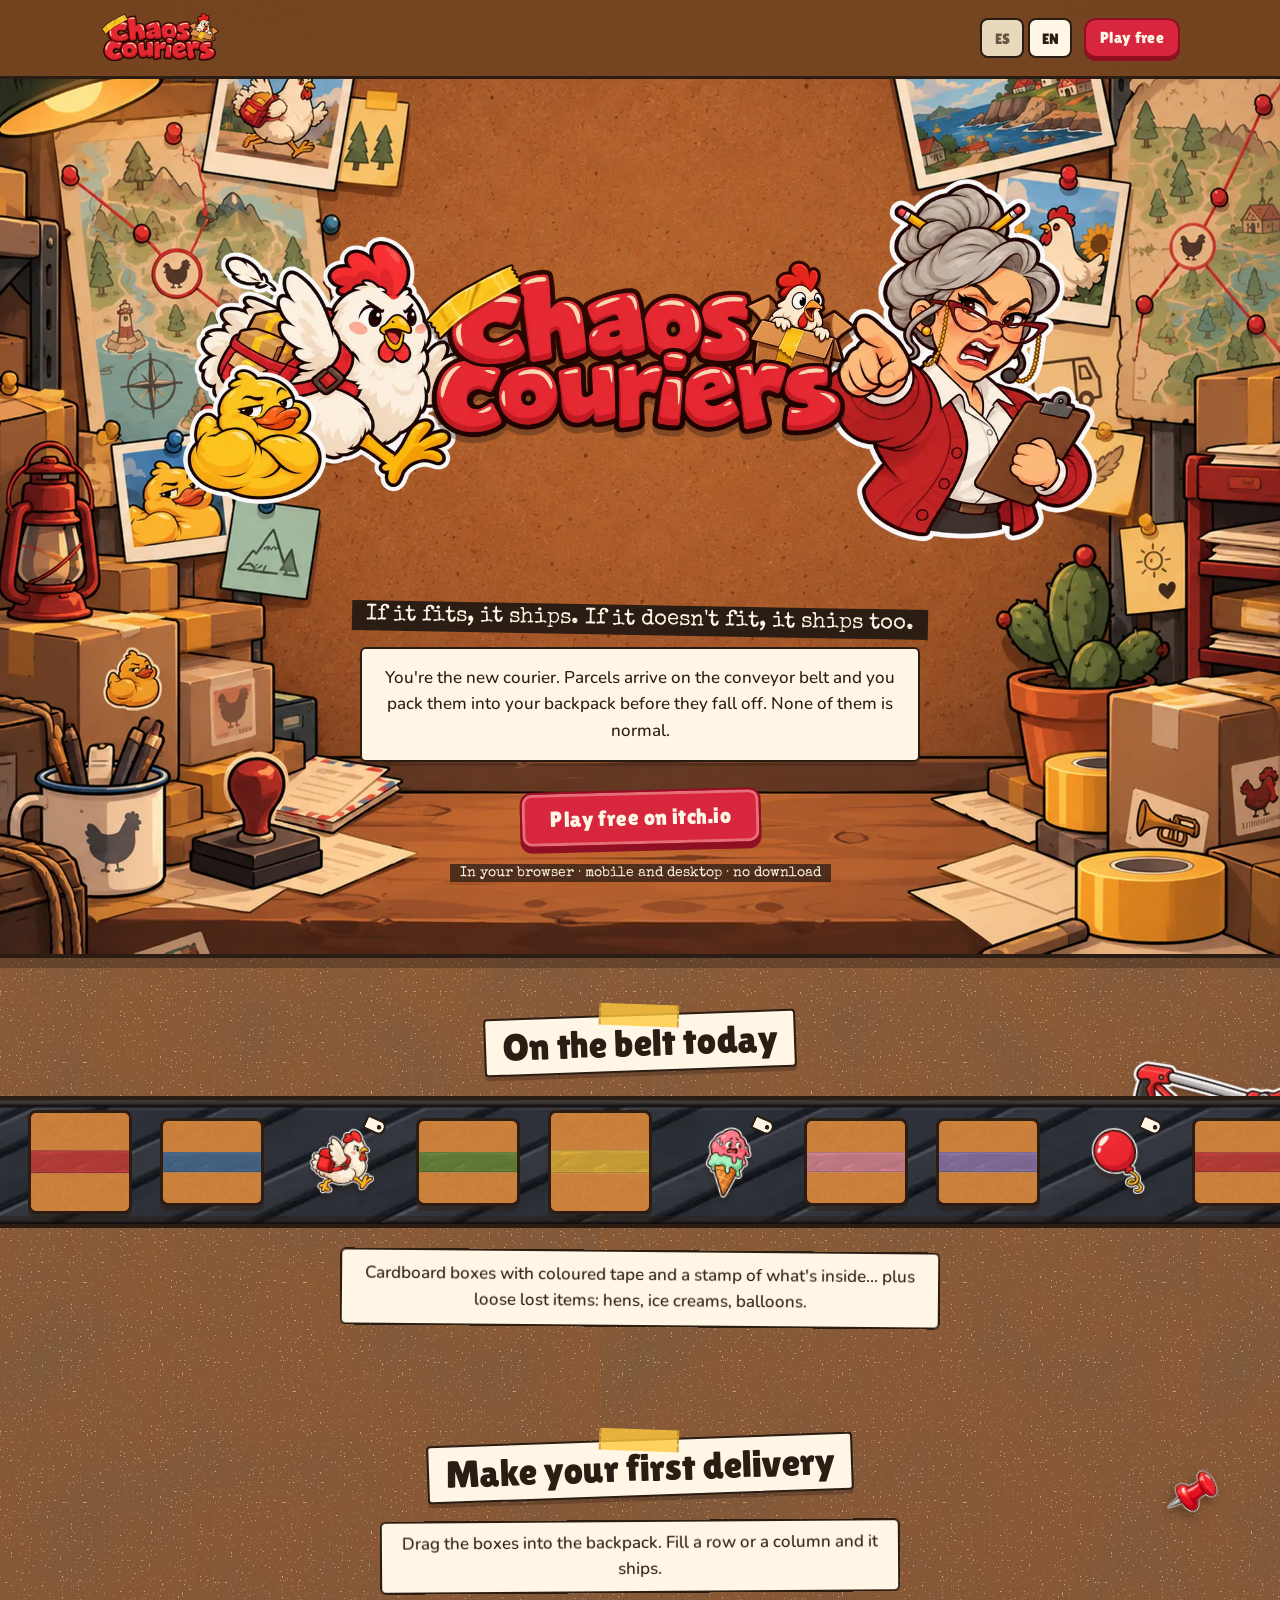
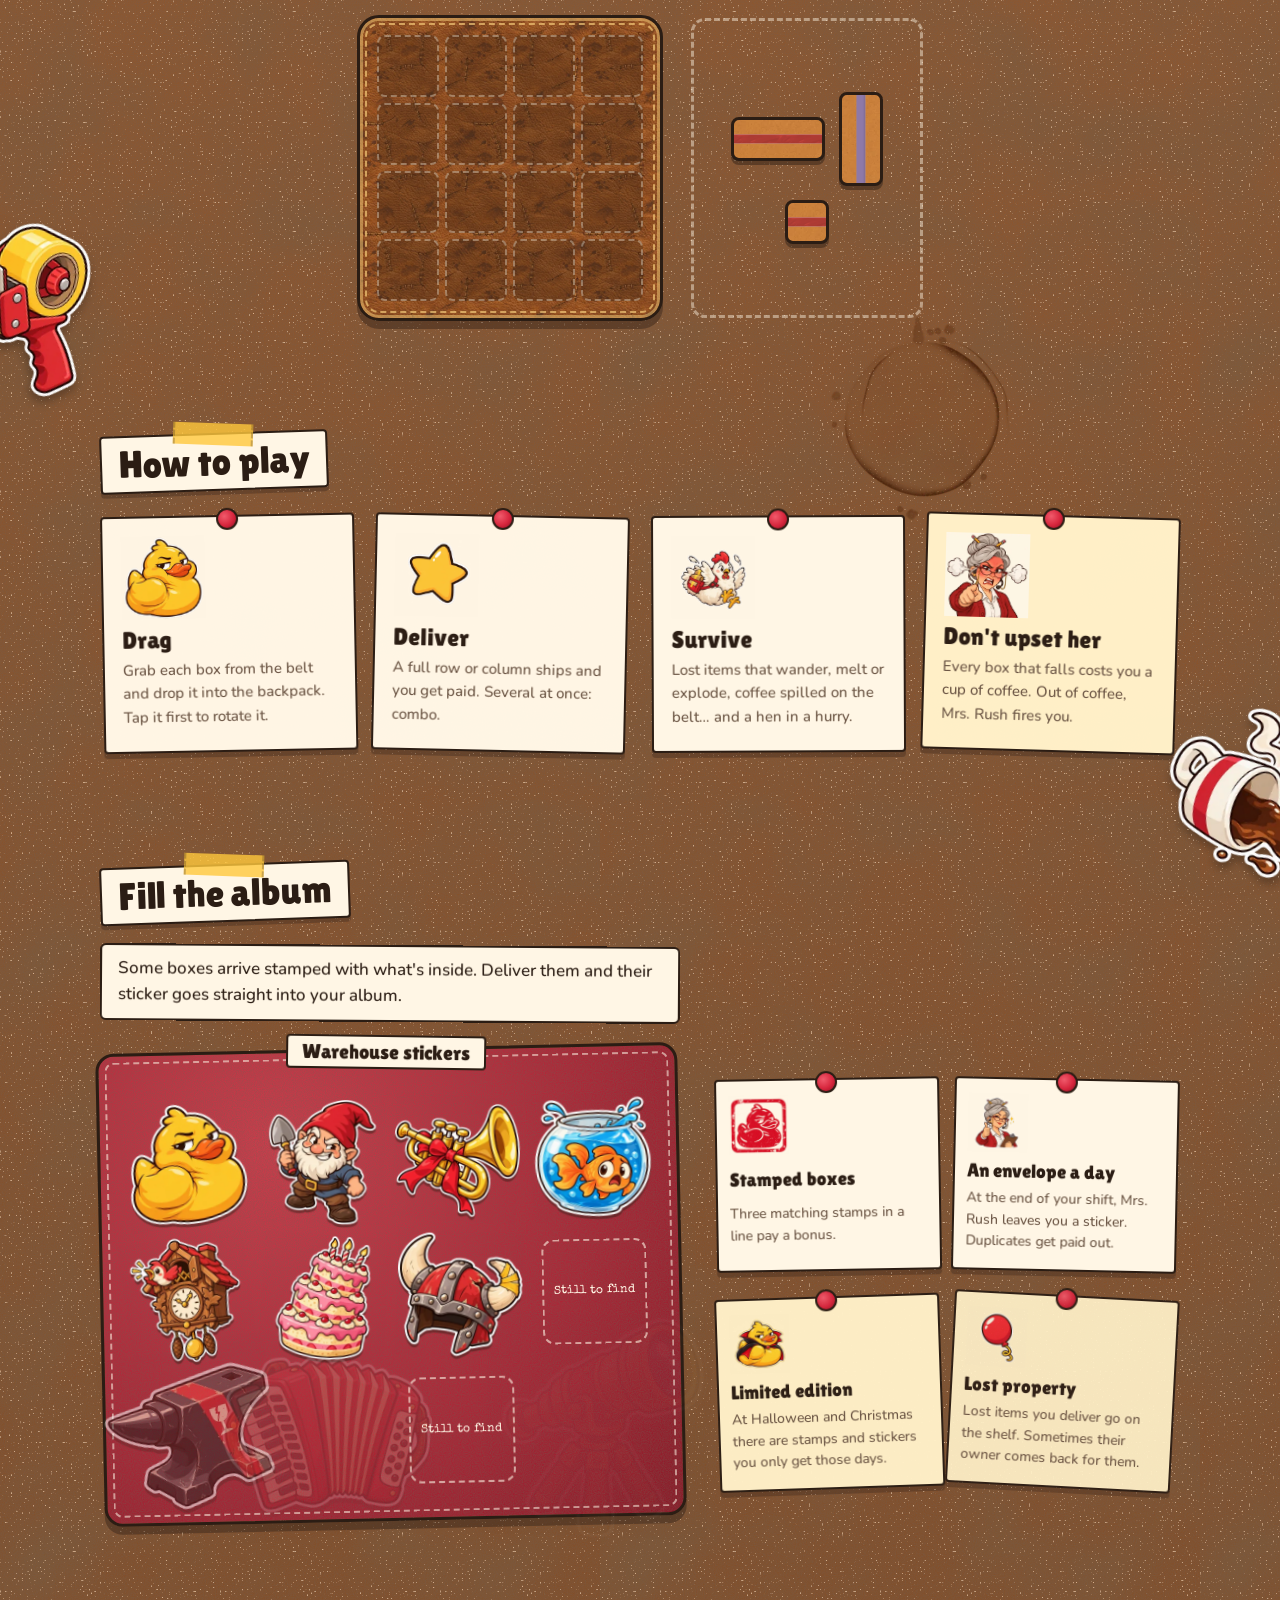
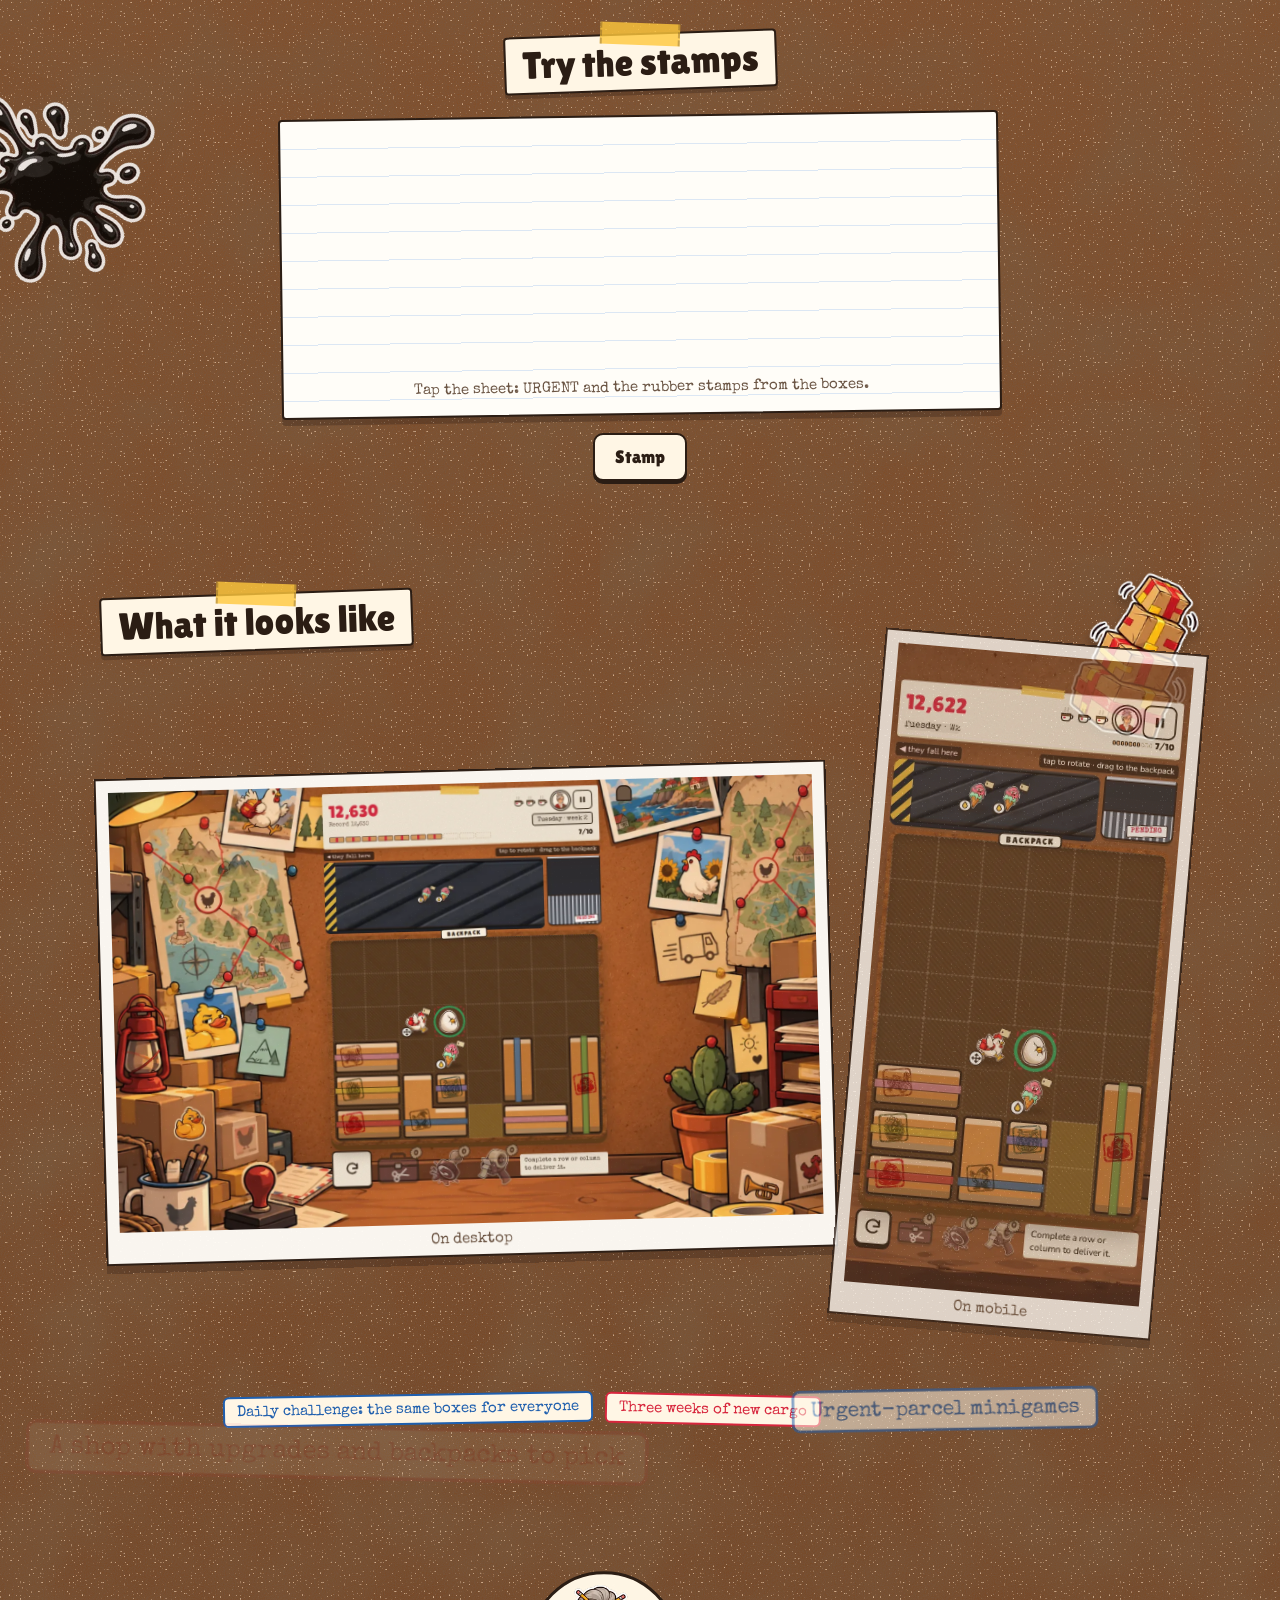
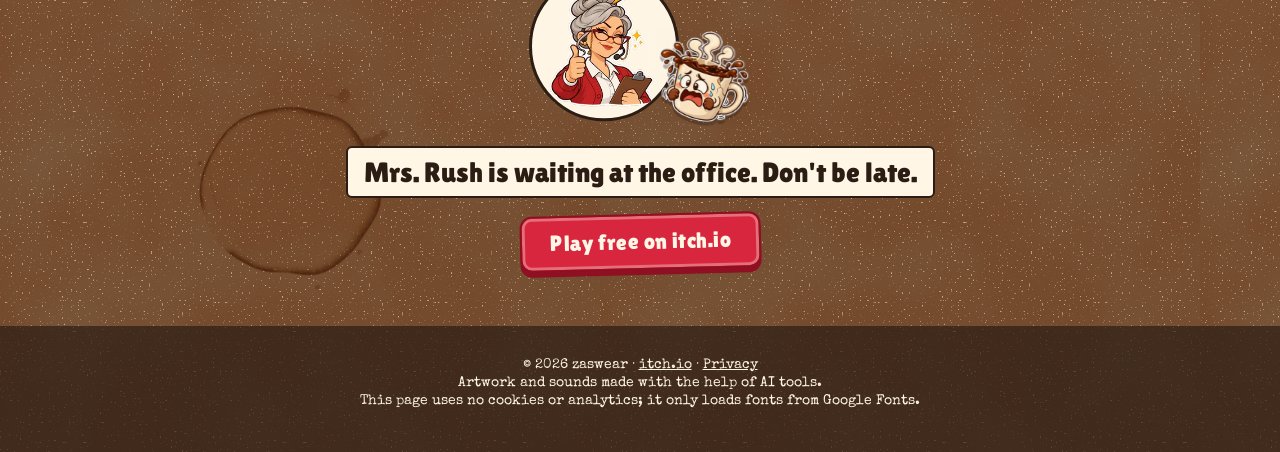
==== commit 0253ee65: "fix: privacidad sobre papel claro y con sus propios estilos Sobre el corcho el texto oscuro no se le" ====
--- a/index.html
+++ b/index.html
@@ -22,12 +22,12 @@
   <link rel="preconnect" href="https://fonts.googleapis.com">
   <link rel="preconnect" href="https://fonts.gstatic.com" crossorigin>
   <link rel="stylesheet" href="https://fonts.googleapis.com/css2?family=Lilita+One&family=Special+Elite&family=Nunito:wght@500;700;900&display=swap">
-  <link rel="stylesheet" href="estilo.css?v=e5a0fcb2">
+  <link rel="stylesheet" href="estilo.css?v=f441f265">
   <!-- Copiadas en el repo (no CDN): la página sigue sin cargar nada de terceros salvo las fuentes. -->
   <script src="js/vendor/gsap.min.js" defer></script>
   <script src="js/vendor/ScrollTrigger.min.js" defer></script>
   <script src="js/vendor/confetti.browser.js" defer></script>
-  <script src="app.js?v=e5a0fcb2" defer></script>
+  <script src="app.js?v=f441f265" defer></script>
 </head>
 <body>
   <header class="barra">
--- a/estilo.css
+++ b/estilo.css
@@ -309,19 +309,3 @@
   .boton-sello, .nota, .pieza { transition: none; }
 }
 
-/* ── Privacidad: hojas de papel legibles sobre el corcho ── */
-.idiomas a { min-width: 44px; min-height: 40px; display: grid; place-items: center; border: 2px solid var(--tinta); border-radius: 8px; background: var(--papel); font: 400 15px var(--display); color: var(--tinta); text-decoration: none; }
-.legal { width: min(760px, 100% - 32px); margin: 0 auto; padding: 40px 0 56px; display: grid; gap: 40px; }
-.legal-hoja {
-  scroll-margin-top: 80px; padding: clamp(20px, 5vw, 44px); background: var(--papel-blanco); border: 2px solid var(--tinta); border-radius: 4px;
-  box-shadow: 0 6px 0 color-mix(in srgb, var(--tinta) 30%, transparent); line-height: 1.6;
-}
-.legal-hoja h1 { margin: 0 0 4px; font: 400 clamp(30px, 6vw, 42px)/1.1 var(--display); }
-.legal-hoja h2 { margin: 30px 0 8px; font: 400 23px/1.2 var(--display); }
-.legal-hoja p, .legal-hoja li { max-width: 68ch; }
-.legal-hoja ul { padding-left: 1.2em; }
-.legal-hoja li { margin: 4px 0; }
-.legal-hoja a { color: var(--azul-tinta); }
-.legal-hoja code { font-size: .9em; overflow-wrap: anywhere; }
-.legal-meta { margin: 0 0 20px; font: 14px var(--maquina); color: var(--tinta-suave); }
-.legal-resumen { padding: 12px 16px; background: #FFF0C8; border: 2px dashed var(--tinta-suave); border-radius: 6px; }
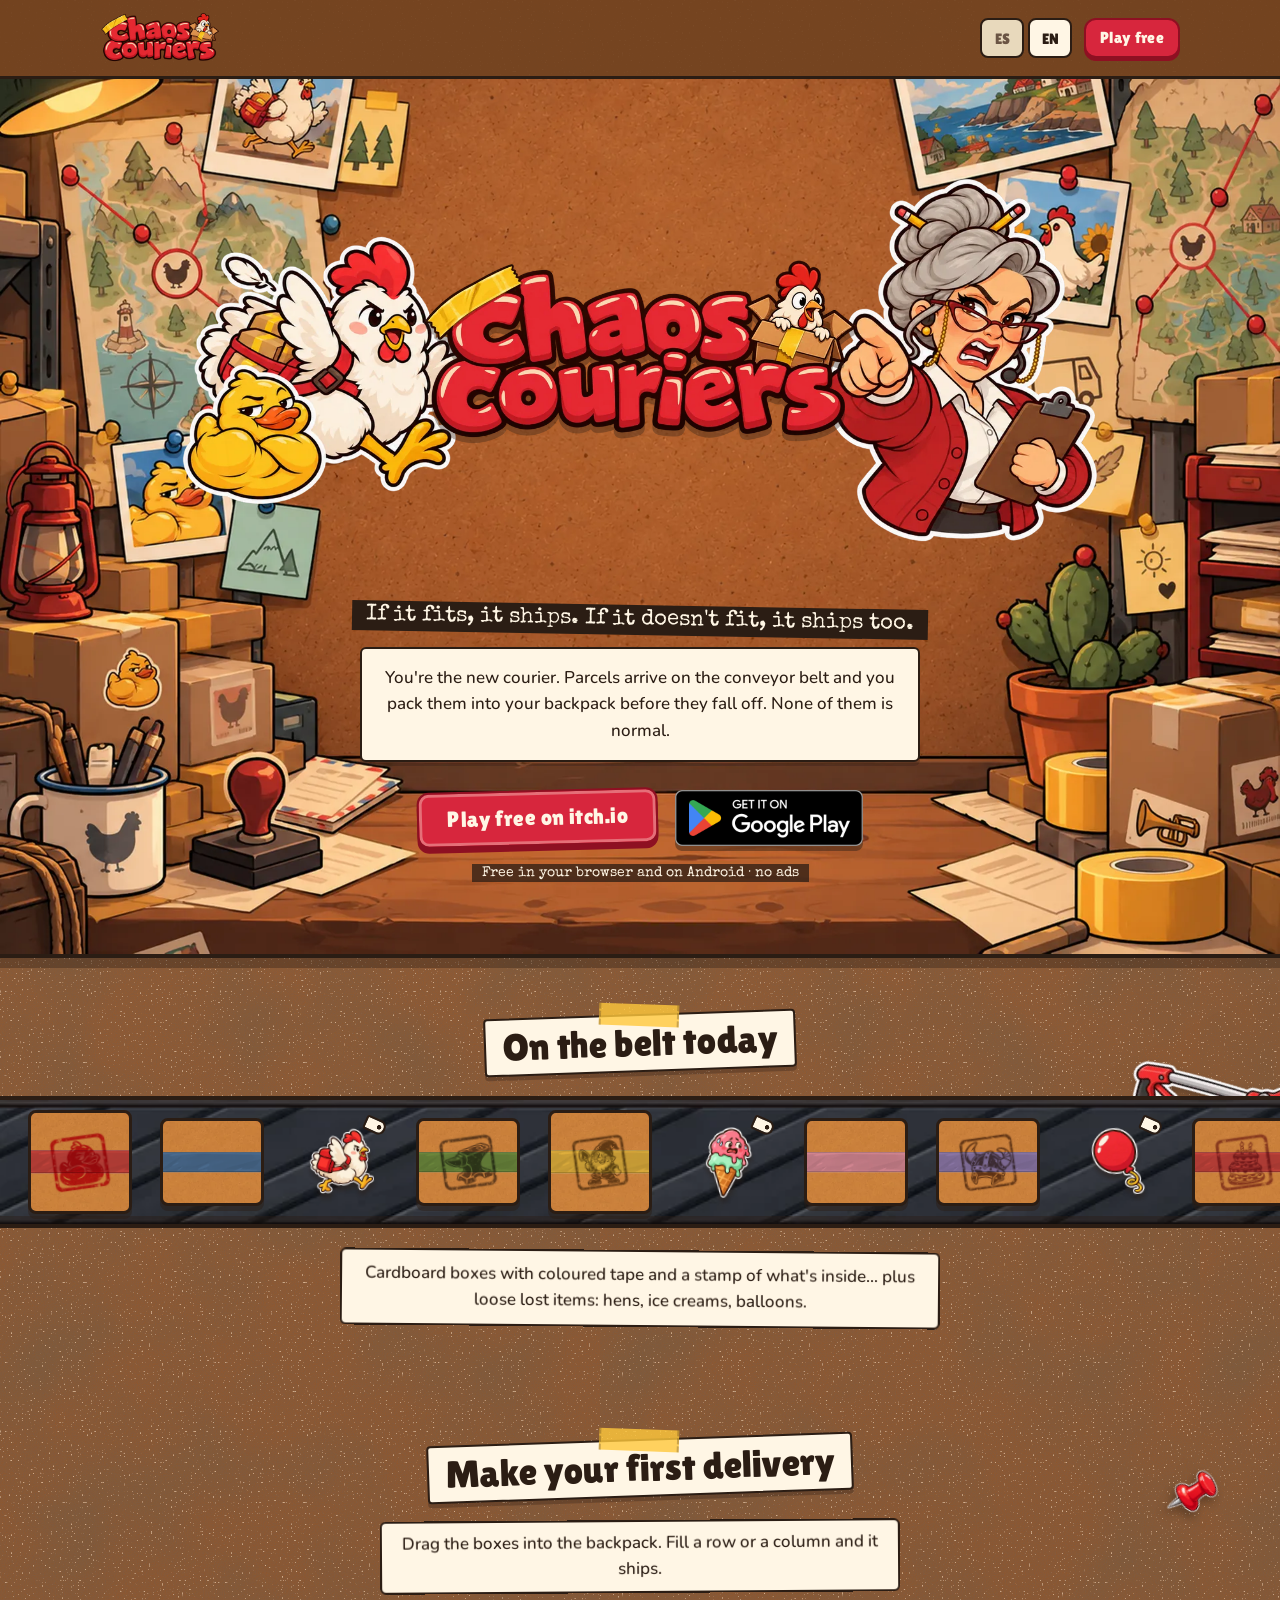
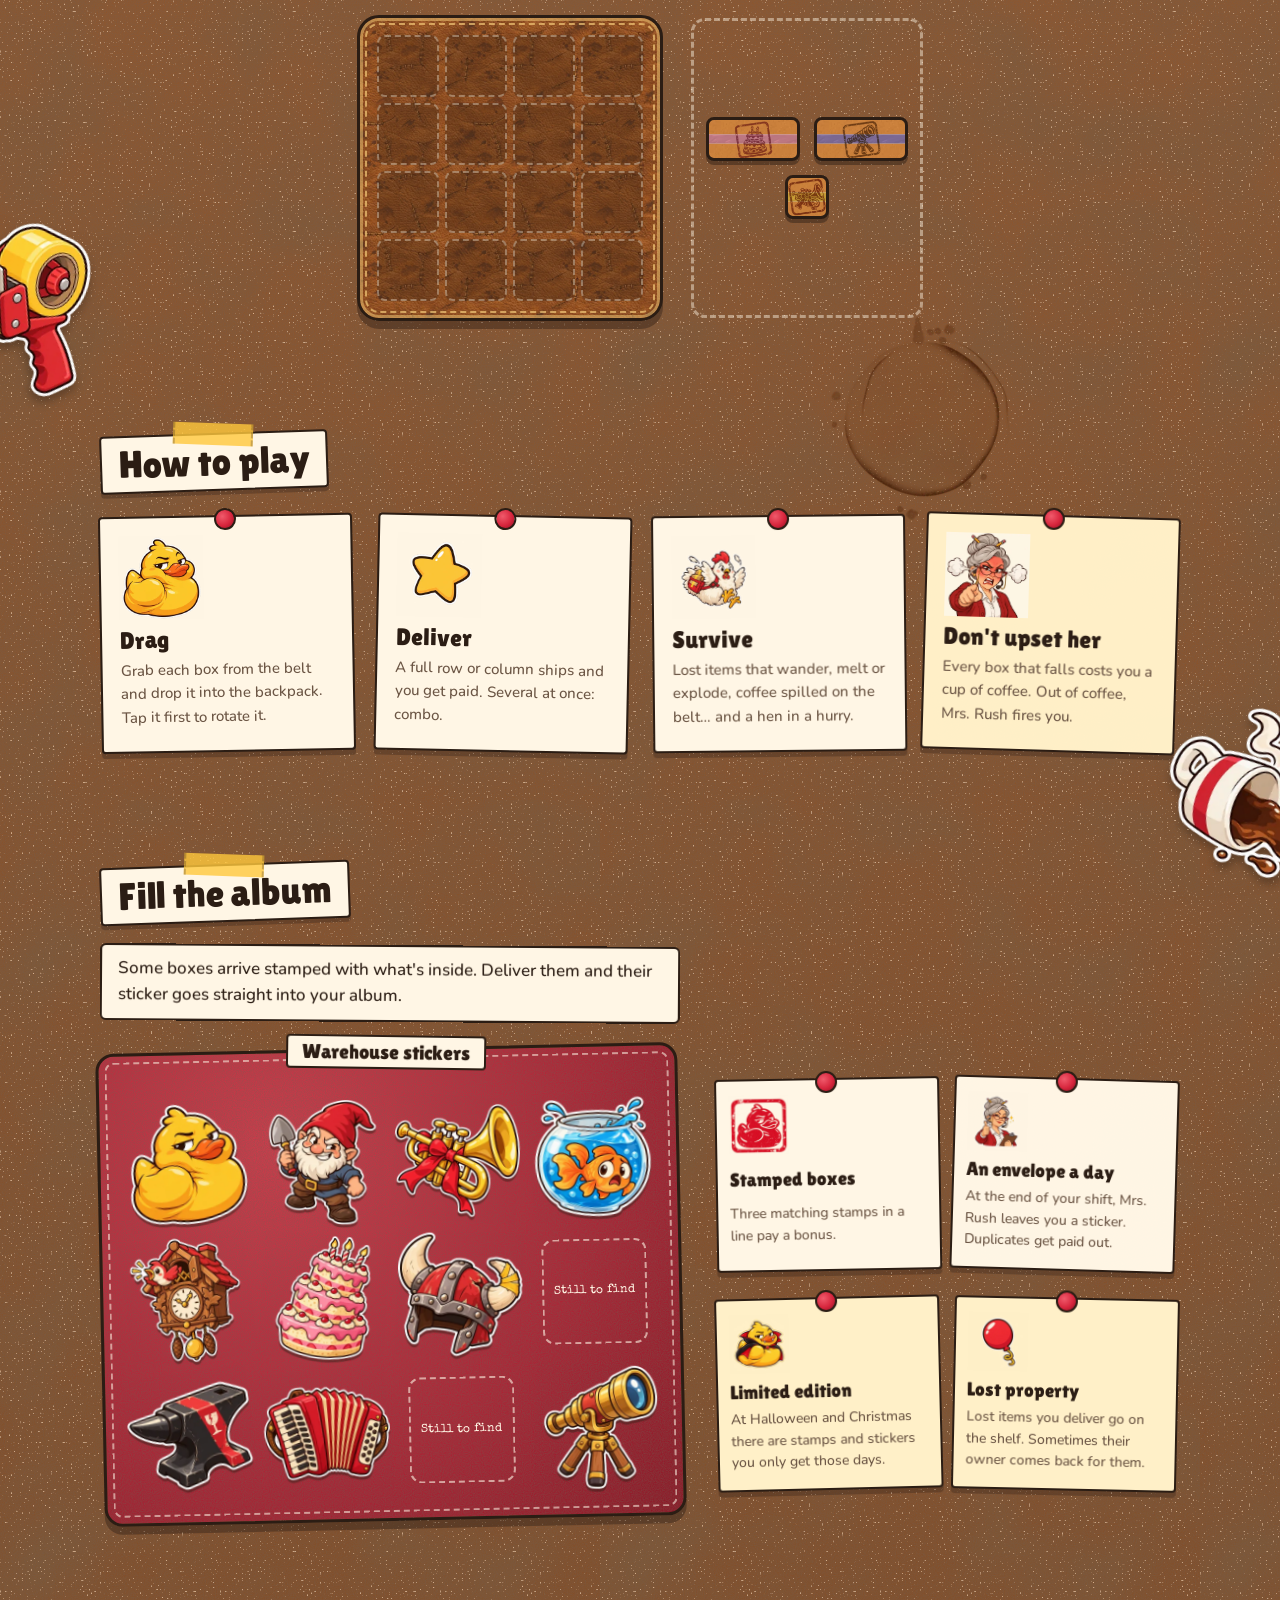
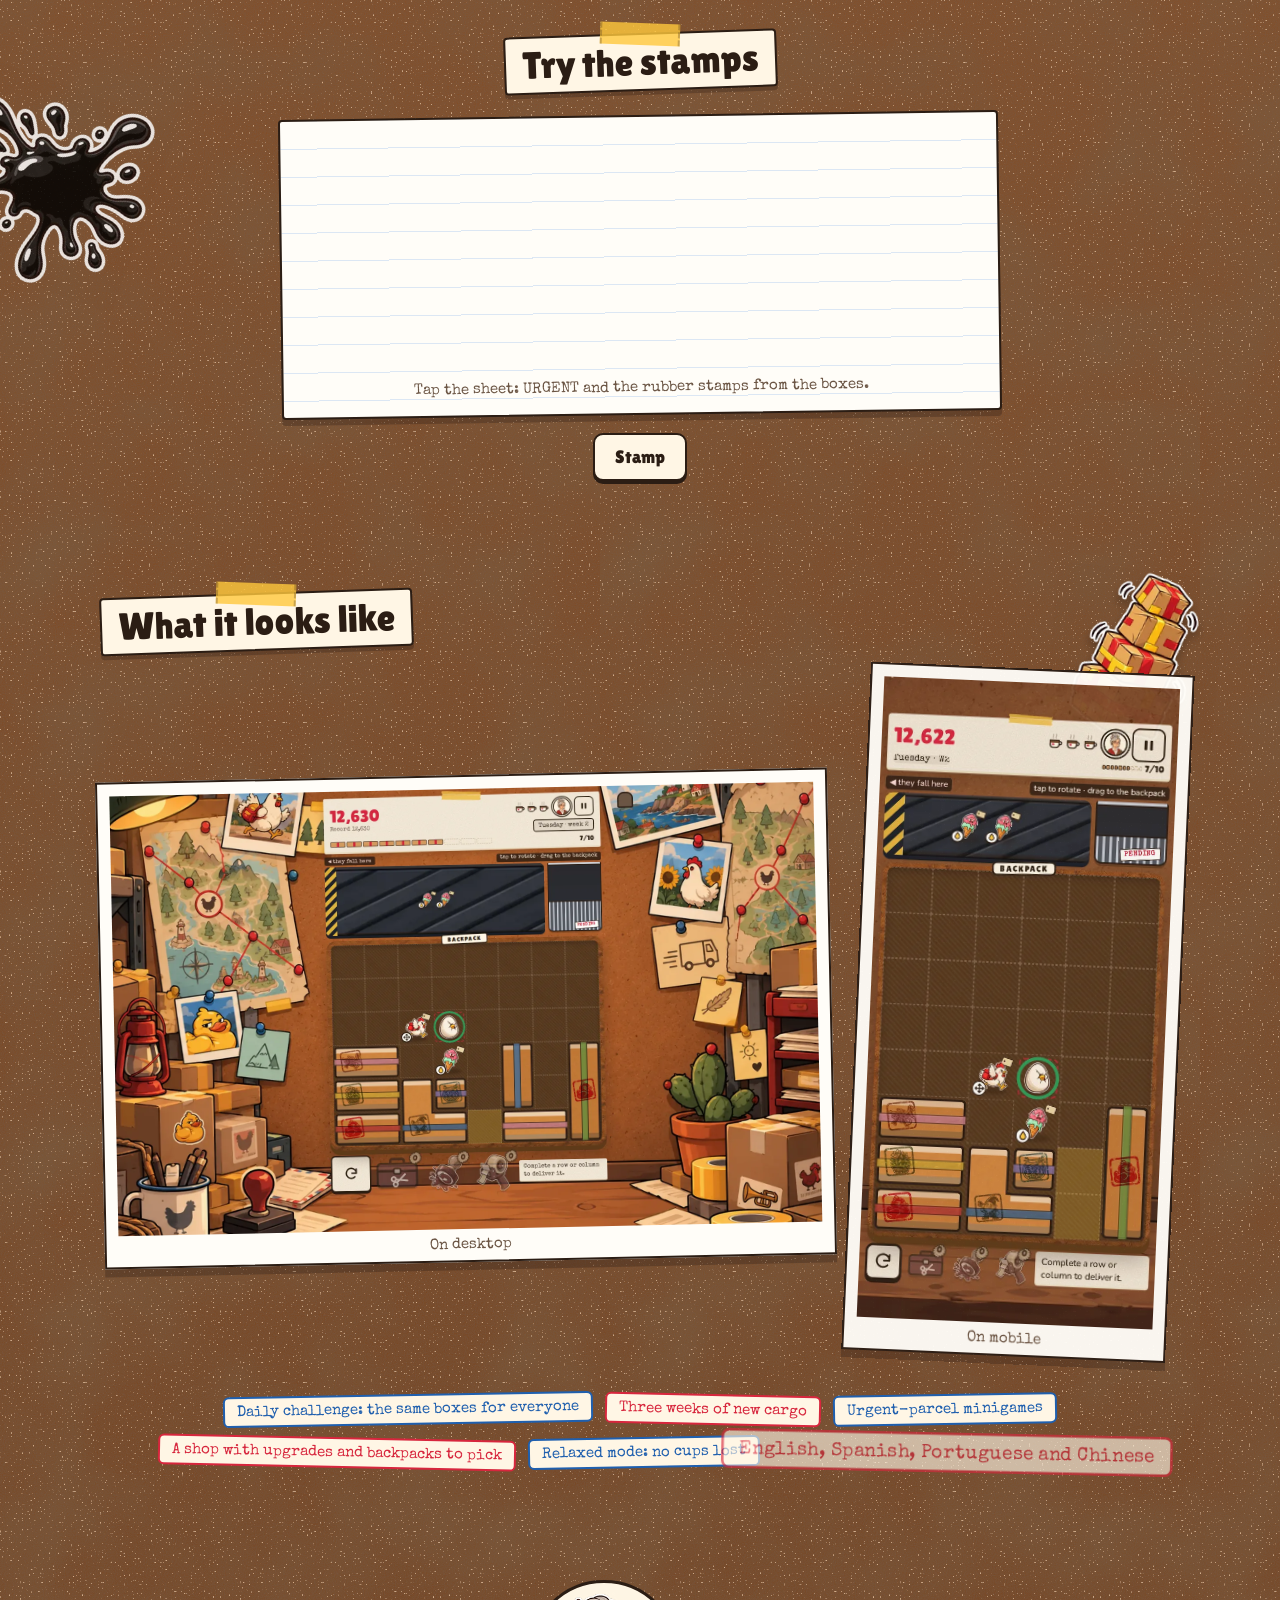
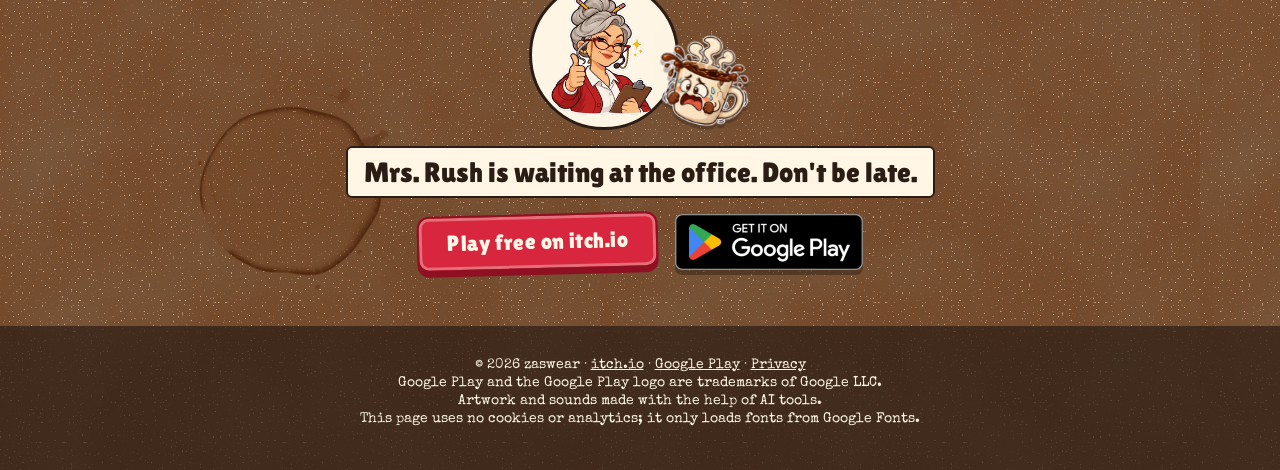
==== commit cce4802b: "feat: botón de Google Play junto al de itch.io Insignia oficial (es/en según el idioma) en la portad" ====
--- a/index.html
+++ b/index.html
@@ -4,7 +4,7 @@
   <meta charset="utf-8">
   <meta name="viewport" content="width=device-width, initial-scale=1, viewport-fit=cover">
   <title>Mensajería del Caos · Chaos Couriers</title>
-  <meta name="description" content="Puzle de paquetes para el navegador: mete en la mochila lo que llega por la cinta, entrega filas y sobrevive a gallinas, helados y a Doña Prisas. Gratis en itch.io.">
+  <meta name="description" content="Puzle de paquetes para el navegador: mete en la mochila lo que llega por la cinta, entrega filas y sobrevive a gallinas, helados y a Doña Prisas. Gratis en itch.io y Google Play.">
   <meta name="author" content="zaswear">
   <meta name="theme-color" content="#7A5536">
   <link rel="canonical" href="https://zaswear.github.io/chaos-couriers/">
@@ -22,12 +22,12 @@
   <link rel="preconnect" href="https://fonts.googleapis.com">
   <link rel="preconnect" href="https://fonts.gstatic.com" crossorigin>
   <link rel="stylesheet" href="https://fonts.googleapis.com/css2?family=Lilita+One&family=Special+Elite&family=Nunito:wght@500;700;900&display=swap">
-  <link rel="stylesheet" href="estilo.css?v=f441f265">
+  <link rel="stylesheet" href="estilo.css?v=d1789554">
   <!-- Copiadas en el repo (no CDN): la página sigue sin cargar nada de terceros salvo las fuentes. -->
   <script src="js/vendor/gsap.min.js" defer></script>
   <script src="js/vendor/ScrollTrigger.min.js" defer></script>
   <script src="js/vendor/confetti.browser.js" defer></script>
-  <script src="app.js?v=f441f265" defer></script>
+  <script src="app.js?v=d1789554" defer></script>
 </head>
 <body>
   <header class="barra">
@@ -48,8 +48,11 @@
       </div>
       <p class="lema" data-t="lema">Si cabe, se entrega. Si no cabe, también.</p>
       <p class="entradilla" data-t="entradilla">Eres el repartidor nuevo. Los paquetes llegan por la cinta y tú los metes en la mochila antes de que se caigan. Ninguno es normal.</p>
-      <a class="boton-sello" href="https://zaswear.itch.io/chaos-couriers" data-t="cta.largo">Jugar gratis en itch.io</a>
-      <p class="detalle" data-t="detalle">En el navegador · móvil y escritorio · sin descargas</p>
+      <div class="ctas">
+        <a class="boton-sello" href="https://zaswear.itch.io/chaos-couriers" data-t="cta.largo">Jugar gratis en itch.io</a>
+        <a class="google-play" href="https://play.google.com/store/apps/details?id=com.zaswear.chaoscouriers"><img class="google-play-insignia" src="assets/img/google-play-es.webp" width="600" height="178" alt="Disponible en Google Play"></a>
+      </div>
+      <p class="detalle" data-t="detalle">Gratis en el navegador y en Android · sin anuncios</p>
     </section>
 
     <!-- La cinta: pegatinas del juego pasando sin parar. -->
@@ -159,12 +162,16 @@
         <img class="final-taza" src="assets/img/taza-nerviosa.webp" alt="" width="256" height="256" loading="lazy">
       </div>
       <p class="final-texto" data-t="final">Doña Prisas te espera en la oficina. Llega puntual.</p>
-      <a class="boton-sello" href="https://zaswear.itch.io/chaos-couriers" data-t="cta.largo">Jugar gratis en itch.io</a>
+      <div class="ctas">
+        <a class="boton-sello" href="https://zaswear.itch.io/chaos-couriers" data-t="cta.largo">Jugar gratis en itch.io</a>
+        <a class="google-play" href="https://play.google.com/store/apps/details?id=com.zaswear.chaoscouriers"><img class="google-play-insignia" src="assets/img/google-play-es.webp" width="600" height="178" alt="Disponible en Google Play"></a>
+      </div>
     </section>
   </main>
 
   <footer class="pie-pagina">
-    <p>© 2026 zaswear · <a href="https://zaswear.itch.io/chaos-couriers">itch.io</a> · <a href="privacidad.html" data-t="pie.privacidadEnlace">Privacidad</a></p>
+    <p>© 2026 zaswear · <a href="https://zaswear.itch.io/chaos-couriers">itch.io</a> · <a href="https://play.google.com/store/apps/details?id=com.zaswear.chaoscouriers">Google Play</a> · <a href="privacidad.html" data-t="pie.privacidadEnlace">Privacidad</a></p>
+    <p data-t="pie.marca">Google Play y el logotipo de Google Play son marcas de Google LLC.</p>
     <p data-t="pie.ia">Ilustraciones y sonidos creados con ayuda de herramientas de IA.</p>
     <p data-t="pie.privacidad">Esta página no usa cookies ni analítica; solo carga fuentes de Google Fonts.</p>
   </footer>
--- a/estilo.css
+++ b/estilo.css
@@ -108,6 +108,12 @@
   max-width: 56ch; margin: 0 0 28px; padding: 16px 20px; background: var(--papel); border: 2px solid var(--tinta); border-radius: 6px;
   box-shadow: 0 4px 0 color-mix(in srgb, var(--tinta) 30%, transparent);
 }
+/* El botón de itch.io y la insignia oficial de Google Play, a la misma altura. */
+.ctas { display: flex; flex-wrap: wrap; gap: 14px 18px; justify-content: center; align-items: center; }
+.google-play { display: block; border-radius: 10px; transition: translate .12s ease-out, filter .12s; }
+.google-play-insignia { height: 56px; width: auto; filter: drop-shadow(0 5px 0 color-mix(in srgb, var(--tinta) 45%, transparent)); }
+.google-play:active { translate: 0 3px; }
+@media (hover: hover) { .google-play:hover { filter: brightness(1.15); } }
 .detalle { margin: 18px 0 0; padding: 2px 10px; font: 14px var(--maquina); color: var(--papel); background: color-mix(in srgb, var(--tinta) 75%, transparent); }
 
 /* Escaparate: la cinta del juego con cajas pasando */
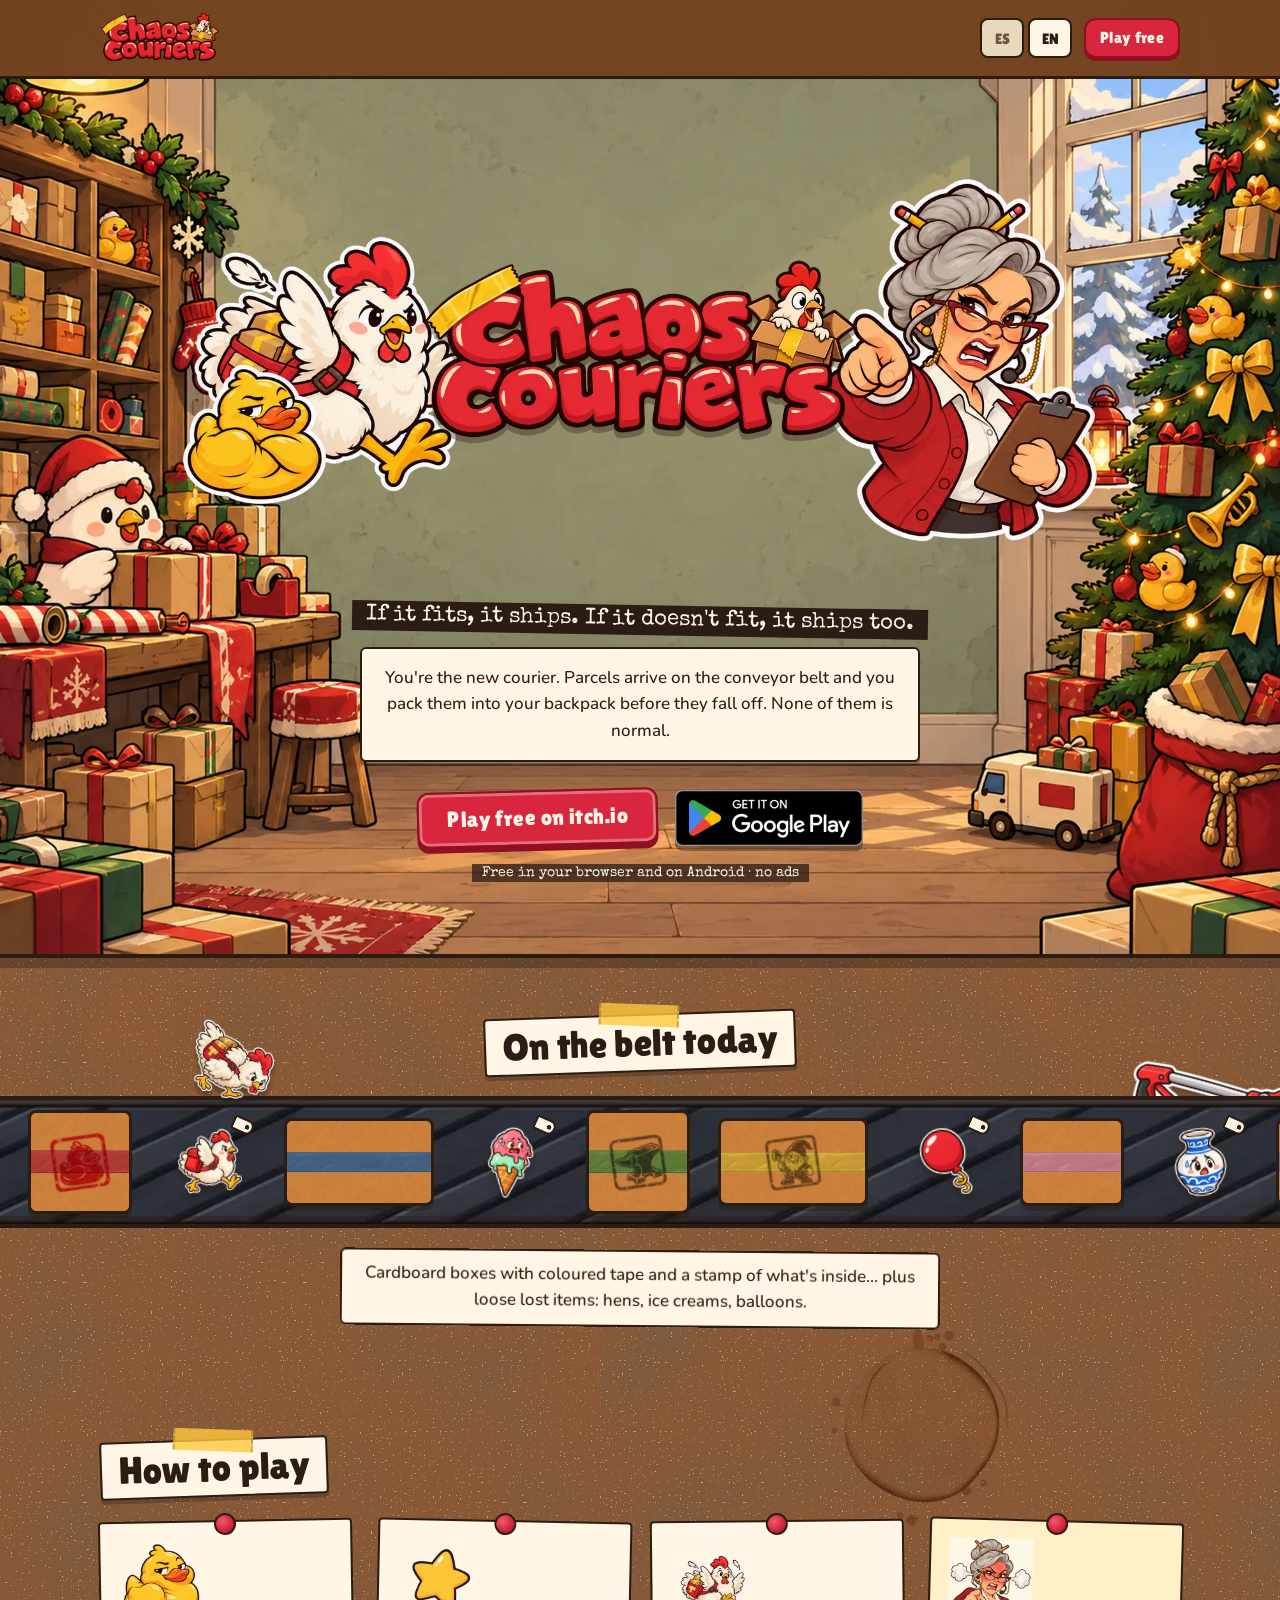
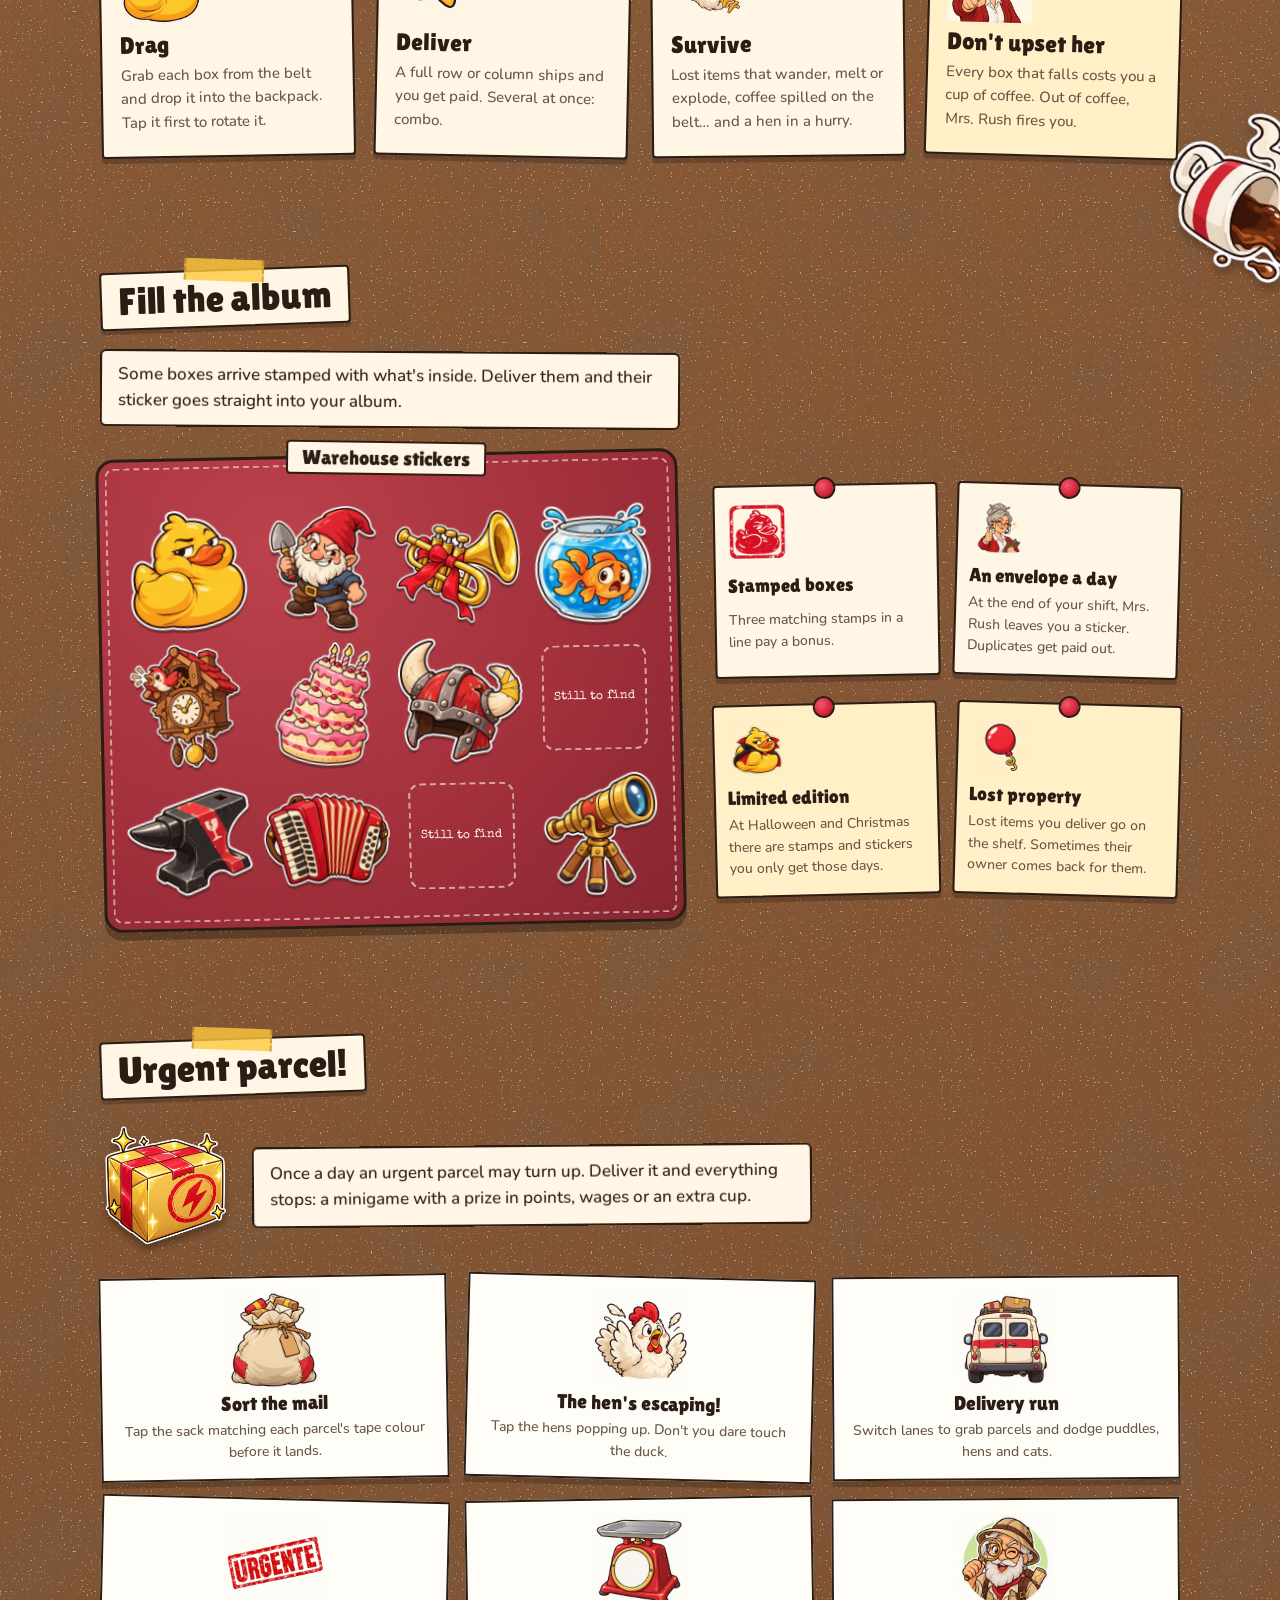
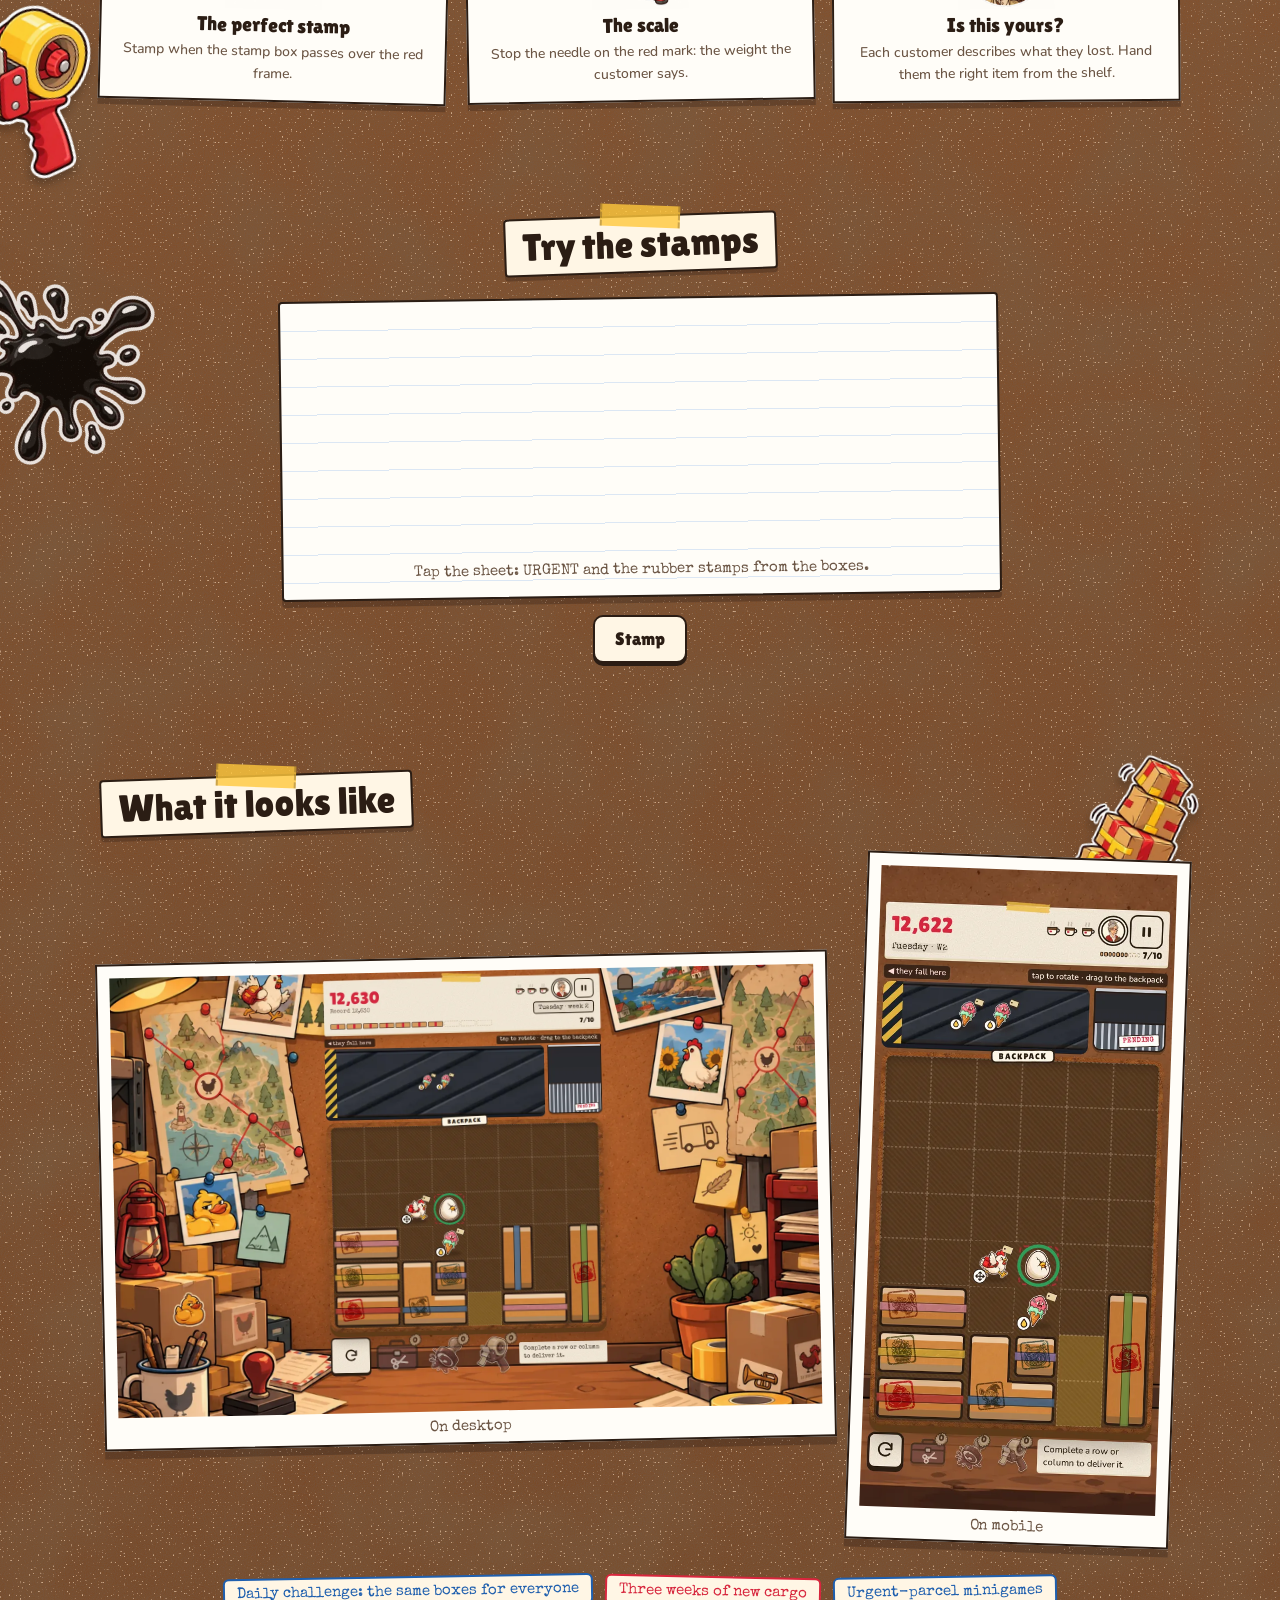
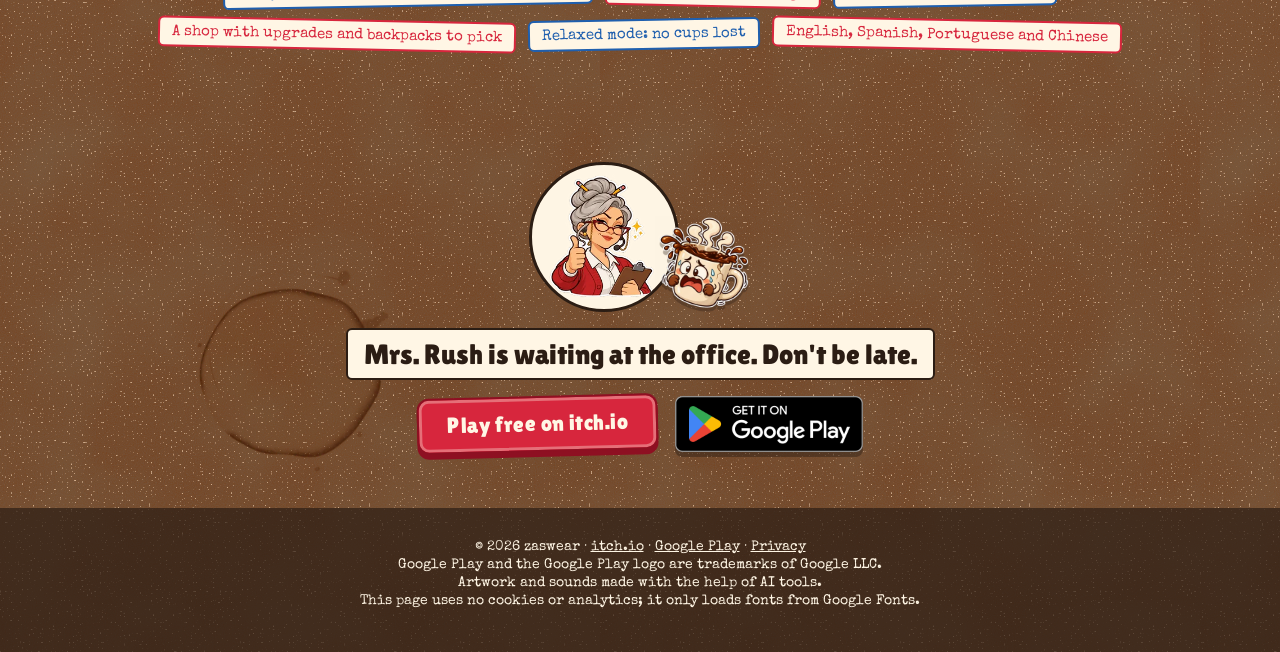
==== commit 3e4dfa8e: "feat: más arte del juego en la landing y fuera la demo - Gallina sobre la cinta: picotea, se duerme," ====
--- a/index.html
+++ b/index.html
@@ -22,12 +22,12 @@
   <link rel="preconnect" href="https://fonts.googleapis.com">
   <link rel="preconnect" href="https://fonts.gstatic.com" crossorigin>
   <link rel="stylesheet" href="https://fonts.googleapis.com/css2?family=Lilita+One&family=Special+Elite&family=Nunito:wght@500;700;900&display=swap">
-  <link rel="stylesheet" href="estilo.css?v=d1789554">
+  <link rel="stylesheet" href="estilo.css?v=03134a6e">
   <!-- Copiadas en el repo (no CDN): la página sigue sin cargar nada de terceros salvo las fuentes. -->
   <script src="js/vendor/gsap.min.js" defer></script>
   <script src="js/vendor/ScrollTrigger.min.js" defer></script>
   <script src="js/vendor/confetti.browser.js" defer></script>
-  <script src="app.js?v=d1789554" defer></script>
+  <script src="app.js?v=03134a6e" defer></script>
 </head>
 <body>
   <header class="barra">
@@ -59,24 +59,15 @@
     <section class="escaparate" aria-labelledby="tituloCinta">
       <img class="deco deco-pinzas" src="assets/img/deco-pinzas.webp" alt="" width="256" height="256" loading="lazy">
       <h2 id="tituloCinta" class="nota-titulo" data-t="cinta.titulo">Hoy en la cinta</h2>
-      <div class="cinta" aria-hidden="true">
-        <div class="cinta-pista" id="pista"></div>
+      <div class="cinta-marco">
+        <button type="button" class="gallina" id="gallina" data-t-label="gallina.etiqueta" aria-label="Gallina: tócala">
+          <img id="gallinaImg" src="assets/img/gallina-picotea.webp" alt="" width="256" height="256">
+        </button>
+        <div class="cinta" aria-hidden="true">
+          <div class="cinta-pista" id="pista"></div>
+        </div>
       </div>
       <p class="pie" data-t="cinta.pie">Cajas de cartón con su cinta de color y el sello de lo que llevan… y objetos extraviados sueltos: gallinas, helados, globos.</p>
-    </section>
-
-    <!-- La demo: una mochila de 4×4 y tres cajas. Llena una fila o columna y se entrega. -->
-    <section class="demo" aria-labelledby="tituloDemo">
-      <img class="deco deco-celo" src="assets/img/deco-celo.webp" alt="" width="256" height="256" loading="lazy">
-      <img class="deco deco-chincheta" src="assets/img/deco-chincheta.webp" alt="" width="256" height="256" loading="lazy">
-      <h2 id="tituloDemo" class="nota-titulo" data-t="demo.titulo">Haz tu primera entrega</h2>
-      <p class="demo-instruccion" data-t="demo.instruccion">Arrastra las cajas a la mochila. Llena una fila o una columna y se entrega.</p>
-      <div class="demo-mesa">
-        <div class="mochila" id="mochila" role="group" aria-labelledby="tituloDemo"></div>
-        <div class="bandeja" id="bandeja"></div>
-      </div>
-      <p class="demo-estado" id="demoEstado" role="status" aria-live="polite"></p>
-      <a class="boton-sello demo-cta" id="demoCta" href="https://zaswear.itch.io/chaos-couriers" data-t="demo.cta" hidden>Ahora, el turno de verdad</a>
     </section>
 
     <!-- Cómo se juega: notas de papel clavadas en el corcho. -->
@@ -121,6 +112,24 @@
           <li class="nota"><img src="assets/img/objeto-globo.webp" alt="" width="256" height="256" loading="lazy"><strong data-t="album.4t">Objetos perdidos</strong><span data-t="album.4">Lo extraviado que entregas va a la estantería. A veces su dueño vuelve a por ello.</span></li>
         </ul>
       </div>
+    </section>
+
+    <!-- Paquete urgente: los seis minijuegos, con el arte del juego. -->
+    <section class="urgente" aria-labelledby="tituloUrgente">
+      <img class="deco deco-celo" src="assets/img/deco-celo.webp" alt="" width="256" height="256" loading="lazy">
+      <h2 id="tituloUrgente" class="nota-titulo" data-t="urgente.titulo">¡Paquete urgente!</h2>
+      <div class="urgente-cabecera">
+        <img class="urgente-caja" src="assets/img/paquete-urgente.webp" alt="" width="256" height="256" loading="lazy">
+        <p class="urgente-entradilla" data-t="urgente.entradilla">Una vez al día puede llegar un paquete urgente. Entrégalo y se para todo: un minijuego con premio en puntos, sueldo o una taza más.</p>
+      </div>
+      <ul class="minijuegos">
+          <li class="minijuego"><img src="assets/img/minijuego-saca.webp" alt="" width="256" height="256" loading="lazy"><strong data-t="mj.clasificart">Clasificar el correo</strong><span data-t="mj.clasificar">Toca la saca del color de la cinta de cada paquete antes de que caiga.</span></li>
+          <li class="minijuego"><img src="assets/img/minijuego-gallina-asoma.webp" alt="" width="256" height="256" loading="lazy"><strong data-t="mj.gallinat">¡Que se escapa la gallina!</strong><span data-t="mj.gallina">Toca las gallinas que asoman. Al pato, ni tocarlo.</span></li>
+          <li class="minijuego"><img src="assets/img/minijuego-furgoneta.webp" alt="" width="256" height="256" loading="lazy"><strong data-t="mj.rutat">Ruta de reparto</strong><span data-t="mj.ruta">Cambia de carril para coger paquetes y esquivar charcos, gallinas y gatos.</span></li>
+          <li class="minijuego"><img src="assets/img/sello-urgente.webp" alt="" width="256" height="256" loading="lazy"><strong data-t="mj.sellot">El sello perfecto</strong><span data-t="mj.sello">Estampa cuando el hueco del sello pase por el recuadro rojo.</span></li>
+          <li class="minijuego"><img src="assets/img/minijuego-bascula.webp" alt="" width="256" height="256" loading="lazy"><strong data-t="mj.basculat">La báscula</strong><span data-t="mj.bascula">Para la aguja en la marca roja: el peso que pide el cliente.</span></li>
+          <li class="minijuego"><img src="assets/img/cliente-arqueologo.webp" alt="" width="256" height="256" loading="lazy"><strong data-t="mj.perdidost">¿Esto es suyo?</strong><span data-t="mj.perdidos">Cada cliente describe lo que perdió. Dale el objeto correcto de la estantería.</span></li>
+      </ul>
     </section>
 
     <!-- El sello: se juega con un clic. -->
--- a/estilo.css
+++ b/estilo.css
@@ -149,44 +149,6 @@
 .etiqueta { position: absolute; top: 4px; right: 2px; width: 22px; height: 15px; rotate: 24deg; border: 2px solid var(--tinta); border-radius: 3px 7px 7px 3px; background: radial-gradient(circle at 75% 50%, var(--tinta) 0 2px, var(--papel) 2.5px); }
 .pie { max-width: 60ch; margin: 22px auto 0; padding: 10px 16px; background: var(--papel); border: 2px solid var(--tinta); border-radius: 6px; rotate: .5deg; }
 
-/* Demo: la mochila de cuero con su rejilla de 4×4 y la bandeja de cajas */
-.demo { text-align: center; --celda: 68px; }
-.demo-instruccion { max-width: 52ch; margin: 0 auto 22px; padding: 8px 14px; background: var(--papel); border: 2px solid var(--tinta); border-radius: 6px; rotate: -.4deg; }
-.demo-mesa { display: flex; flex-wrap: wrap; gap: 28px; justify-content: center; align-items: center; }
-.mochila {
-  position: relative; display: grid; grid-template: repeat(4, var(--celda)) / repeat(4, var(--celda)); padding: 14px;
-  background: url("assets/img/mochila-cuero.webp") center / 220px; border: 3px solid var(--tinta); border-radius: 22px;
-  box-shadow: inset 0 0 0 3px color-mix(in srgb, #F4C979 50%, transparent), inset 0 0 0 7px transparent, 0 8px 0 color-mix(in srgb, var(--tinta) 40%, transparent);
-  outline: 2px dashed color-mix(in srgb, #F4C979 70%, transparent); outline-offset: -10px; /* costura */
-}
-.celda { margin: 3px; padding: 0; border: 2px dashed color-mix(in srgb, var(--papel) 35%, transparent); border-radius: 8px; background: color-mix(in srgb, var(--tinta) 28%, transparent); cursor: pointer; }
-.celda.previa { background: color-mix(in srgb, var(--cinta-amarilla) 55%, transparent); border-style: solid; border-color: var(--cinta-amarilla); }
-.celda.mal { background: color-mix(in srgb, var(--sello) 50%, transparent); border-style: solid; border-color: var(--sello); }
-.mochila.eligiendo .celda { border-color: color-mix(in srgb, var(--cinta-amarilla) 70%, transparent); }
-.bandeja { display: flex; flex-wrap: wrap; gap: 14px; align-content: center; align-items: center; justify-content: center; width: calc(var(--celda) * 3.4); min-height: calc(var(--celda) * 4 + 28px); padding: 10px; border: 3px dashed color-mix(in srgb, var(--papel) 45%, transparent); border-radius: 14px; }
-.pieza {
-  position: relative; display: grid; place-items: center; padding: 0; --tam: max(calc(var(--celda) * .72), 50px); width: calc(var(--w) * var(--tam) - 6px); height: calc(var(--h) * var(--tam) - 6px);
-  border: 3px solid var(--tinta); border-radius: 8px; overflow: hidden; cursor: grab; touch-action: none; user-select: none; -webkit-user-select: none;
-  box-shadow: 0 4px 0 color-mix(in srgb, var(--tinta) 45%, transparent); transition: scale .15s var(--suave);
-}
-.pieza .sello-caja { width: min(64px, calc(var(--tam) * .78)); }
-.pegatina-vuela { position: absolute; z-index: 6; width: 80px; pointer-events: none; filter: drop-shadow(0 6px 4px color-mix(in srgb, var(--tinta) 45%, transparent)); }
-@media (hover: hover) { .bandeja .pieza:hover { scale: 1.08; } }
-.pieza.elegida { scale: 1.1; outline: 4px solid var(--cinta-amarilla); outline-offset: 3px; }
-.pieza.en-vuelo { --tam: var(--celda); position: fixed; z-index: 40; scale: 1.04; opacity: .85; cursor: grabbing; rotate: -3deg; box-shadow: 0 14px 18px color-mix(in srgb, var(--tinta) 45%, transparent); transition: none; }
-.pieza.colocada { width: auto; height: auto; margin: 3px; scale: 1; transition: none; cursor: default; z-index: 1; }
-.sello-entregado {
-  position: absolute; inset: 50% auto auto 50%; translate: -50% -50%; rotate: -12deg; z-index: 5; padding: 6px 14px; white-space: nowrap; pointer-events: none;
-  border: 4px solid var(--sello); border-radius: 8px; color: var(--sello); background: color-mix(in srgb, var(--papel) 85%, transparent);
-  font: 400 34px var(--display); letter-spacing: .04em; text-transform: uppercase;
-}
-.demo-estado { margin: 22px auto 0; display: inline-block; padding: 2px 10px; background: var(--tinta); color: var(--papel); font: 15px var(--maquina); }
-.demo-estado:empty { display: none; }
-.demo-cta { margin-top: 18px; }
-.demo-cta[hidden] { display: none; }
-.polvo { position: absolute; width: 90px; pointer-events: none; z-index: 2; }
-.escena { position: relative; }
-
 /* Objetos del juego clavados o tirados por el tablón. Decorado: detrás del
    contenido, sin eventos y fuera del árbol de accesibilidad (alt=""). */
 /* main e body crean su propio contexto: así los z-index negativos quedan sobre el
@@ -195,10 +157,10 @@
 main { position: relative; z-index: 0; }
 main > section { position: relative; }
 .deco { position: absolute; z-index: -1; pointer-events: none; width: var(--t, 150px); rotate: var(--r, 0deg); filter: drop-shadow(0 6px 4px color-mix(in srgb, var(--tinta) 40%, transparent)); }
-main > section > :not(.deco, .mancha-cafe) { position: relative; }
+/* :where() deja esta regla sin peso: cualquier clase con position propia la gana. */
+main > section > :where(:not(.deco, .mancha-cafe)) { position: relative; }
 .deco-pinzas { --t: 190px; --r: -28deg; top: 10px; right: -150px; }
 .deco-celo { --t: 170px; --r: 12deg; bottom: 30px; left: -170px; }
-.deco-chincheta { --t: 54px; --r: 30deg; top: 70px; right: -40px; }
 .deco-cafe { --t: 190px; --r: -8deg; bottom: -40px; right: -170px; }
 .deco-borron { --t: 200px; --r: 20deg; top: 60px; left: -150px; opacity: .85; filter: none; }
 .deco-cajas { --t: 170px; --r: 6deg; top: -10px; right: -40px; }
@@ -209,6 +171,40 @@
 .final .mancha-cafe { bottom: 10px; left: 6%; width: 250px; rotate: -40deg; }
 @media (max-width: 1240px) {
   .deco-pinzas { right: -90px; } .deco-celo { left: -110px; } .deco-cafe { right: -110px; } .deco-borron { left: -110px; }
+}
+
+/* La gallina sobre la cinta, y su huevo. */
+.cinta-marco { position: relative; }
+.gallina { position: absolute; z-index: 3; bottom: calc(100% - 22px); left: 7%; width: 112px; padding: 0; border: 0; background: none; cursor: pointer; }
+.gallina img { width: 100%; filter: drop-shadow(0 5px 2px color-mix(in srgb, var(--tinta) 45%, transparent)); }
+.huevo { position: absolute; z-index: 4; width: 52px; pointer-events: none; }
+
+/* Paquete urgente: la caja que tiembla y los seis minijuegos. */
+.urgente-cabecera { display: flex; gap: 22px; align-items: center; margin-bottom: 26px; }
+.urgente-caja { width: 130px; flex: none; filter: drop-shadow(0 6px 3px color-mix(in srgb, var(--tinta) 45%, transparent)); }
+.urgente-entradilla { margin: 0; max-width: 56ch; padding: 12px 16px; background: var(--papel); border: 2px solid var(--tinta); border-radius: 6px; rotate: -.5deg; }
+.minijuegos { list-style: none; margin: 0; padding: 0; display: grid; grid-template-columns: repeat(3, minmax(0, 1fr)); gap: 18px; }
+@media (max-width: 760px) { .minijuegos { grid-template-columns: repeat(2, minmax(0, 1fr)); gap: 14px; } .minijuego img { width: 72px; height: 72px; } .minijuego strong { font-size: 17px; } .minijuego span { font-size: 13px; } }
+.minijuego {
+  display: grid; gap: 4px; justify-items: center; text-align: center; padding: 14px 14px 16px; background: var(--papel-blanco); border: 2px solid var(--tinta);
+  box-shadow: 0 6px 0 color-mix(in srgb, var(--tinta) 30%, transparent); rotate: var(--g, -1deg);
+}
+.minijuego:nth-child(2n) { --g: 1.4deg; } .minijuego:nth-child(3n) { --g: -.4deg; }
+.minijuego img { width: 96px; height: 96px; object-fit: contain; }
+.minijuego strong { font: 400 20px/1.15 var(--display); }
+.minijuego span { font-size: 14px; color: var(--tinta-suave); }
+
+/* Temporada: Halloween y Navidad visten la portada, como en el juego. */
+[data-temporada="halloween"] main > section.portada { background-image: url("assets/img/fondo-halloween.webp"); }
+[data-temporada="christmas"] main > section.portada { background-image: url("assets/img/fondo-christmas.webp"); }
+@media (max-width: 640px) {
+  [data-temporada="halloween"] main > section.portada { background-image: url("assets/img/fondo-halloween-movil.webp"); }
+  [data-temporada="christmas"] main > section.portada { background-image: url("assets/img/fondo-christmas-movil.webp"); }
+}
+@media (max-width: 640px) {
+  .gallina { width: 72px; bottom: calc(100% - 14px); left: auto; right: 4%; }
+  .urgente-cabecera { flex-direction: column; text-align: center; }
+  .urgente-caja { width: 100px; }
 }
 
 /* Cómo se juega */
@@ -296,22 +292,18 @@
   .deco { --t: 96px !important; opacity: .9; }
   .deco-pinzas { right: -46px; } .deco-celo { left: -54px; bottom: -30px; } .deco-cafe { right: -44px; bottom: -50px; }
   .mancha-cafe { width: 150px !important; }
-  .deco-borron { left: -60px; } .deco-cajas { right: -20px; top: -20px; } .deco-chincheta { --t: 36px !important; right: -6px; }
-  .escena h1 { width: 52%; }
+  .deco-borron { left: -60px; } .deco-cajas { right: -20px; top: -20px; }   .escena h1 { width: 52%; }
   .cinta { height: 108px; }
   .caja { width: 84px; height: 72px; } .caja:nth-child(3n) { width: 120px; } .caja:nth-child(4n + 1) { height: 86px; }
   .caja.suelta { width: 80px; height: 80px; } .caja.suelta img { width: 68px; }
   .polaroids { grid-template-columns: 1fr; }
   .polaroid.estrecha { width: 62%; justify-self: center; }
   .hoja { height: 240px; }
-  .demo { --celda: min(62px, (100vw - 80px) / 4); }
-  .demo-mesa { flex-direction: column; gap: 14px; }
-  .bandeja { min-height: calc(var(--celda) * 2.4); width: 100%; }
   .hoja-sellos img { width: 120px; }
 }
 @media (prefers-reduced-motion: reduce) {
   html { scroll-behavior: auto; }
   .cinta, .cinta-pista, .hoja.golpe, .hoja-sellos img { animation: none; }
-  .boton-sello, .nota, .pieza { transition: none; }
-}
-
+  .boton-sello, .nota { transition: none; }
+}
+
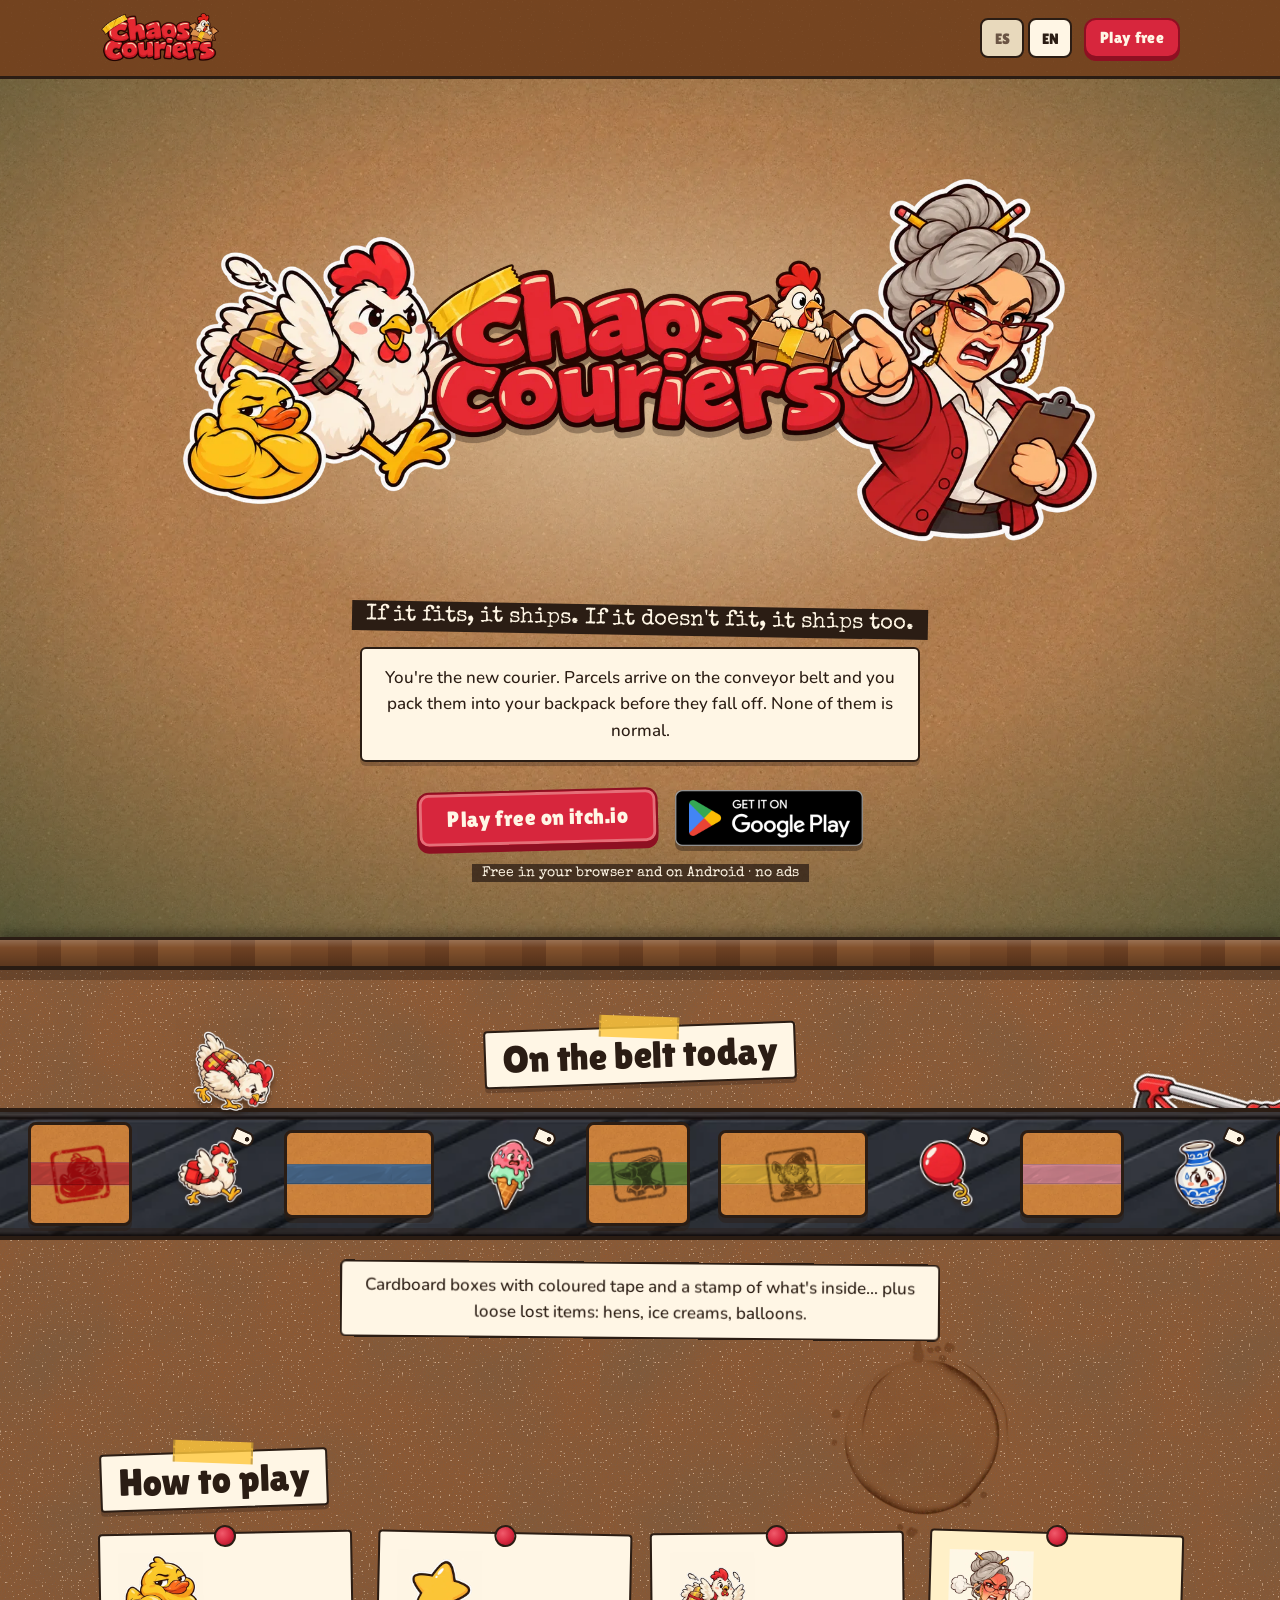
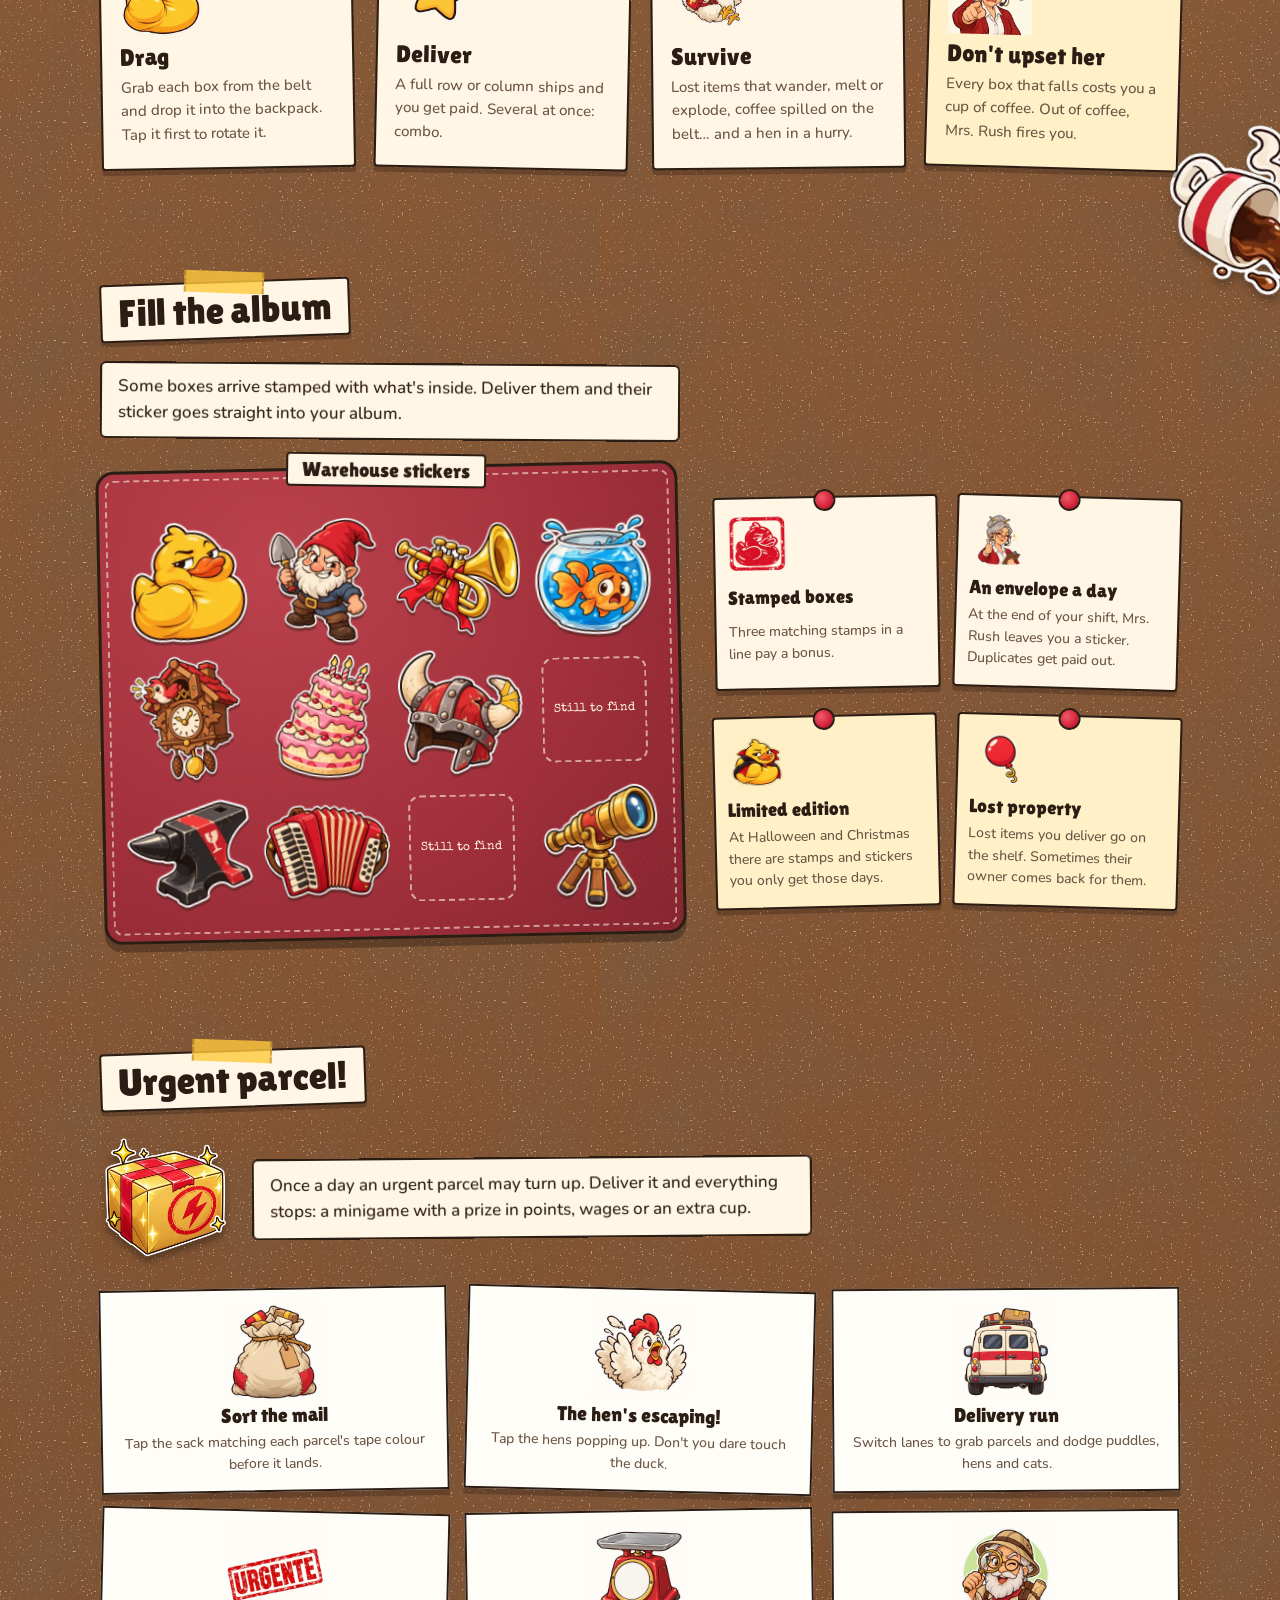
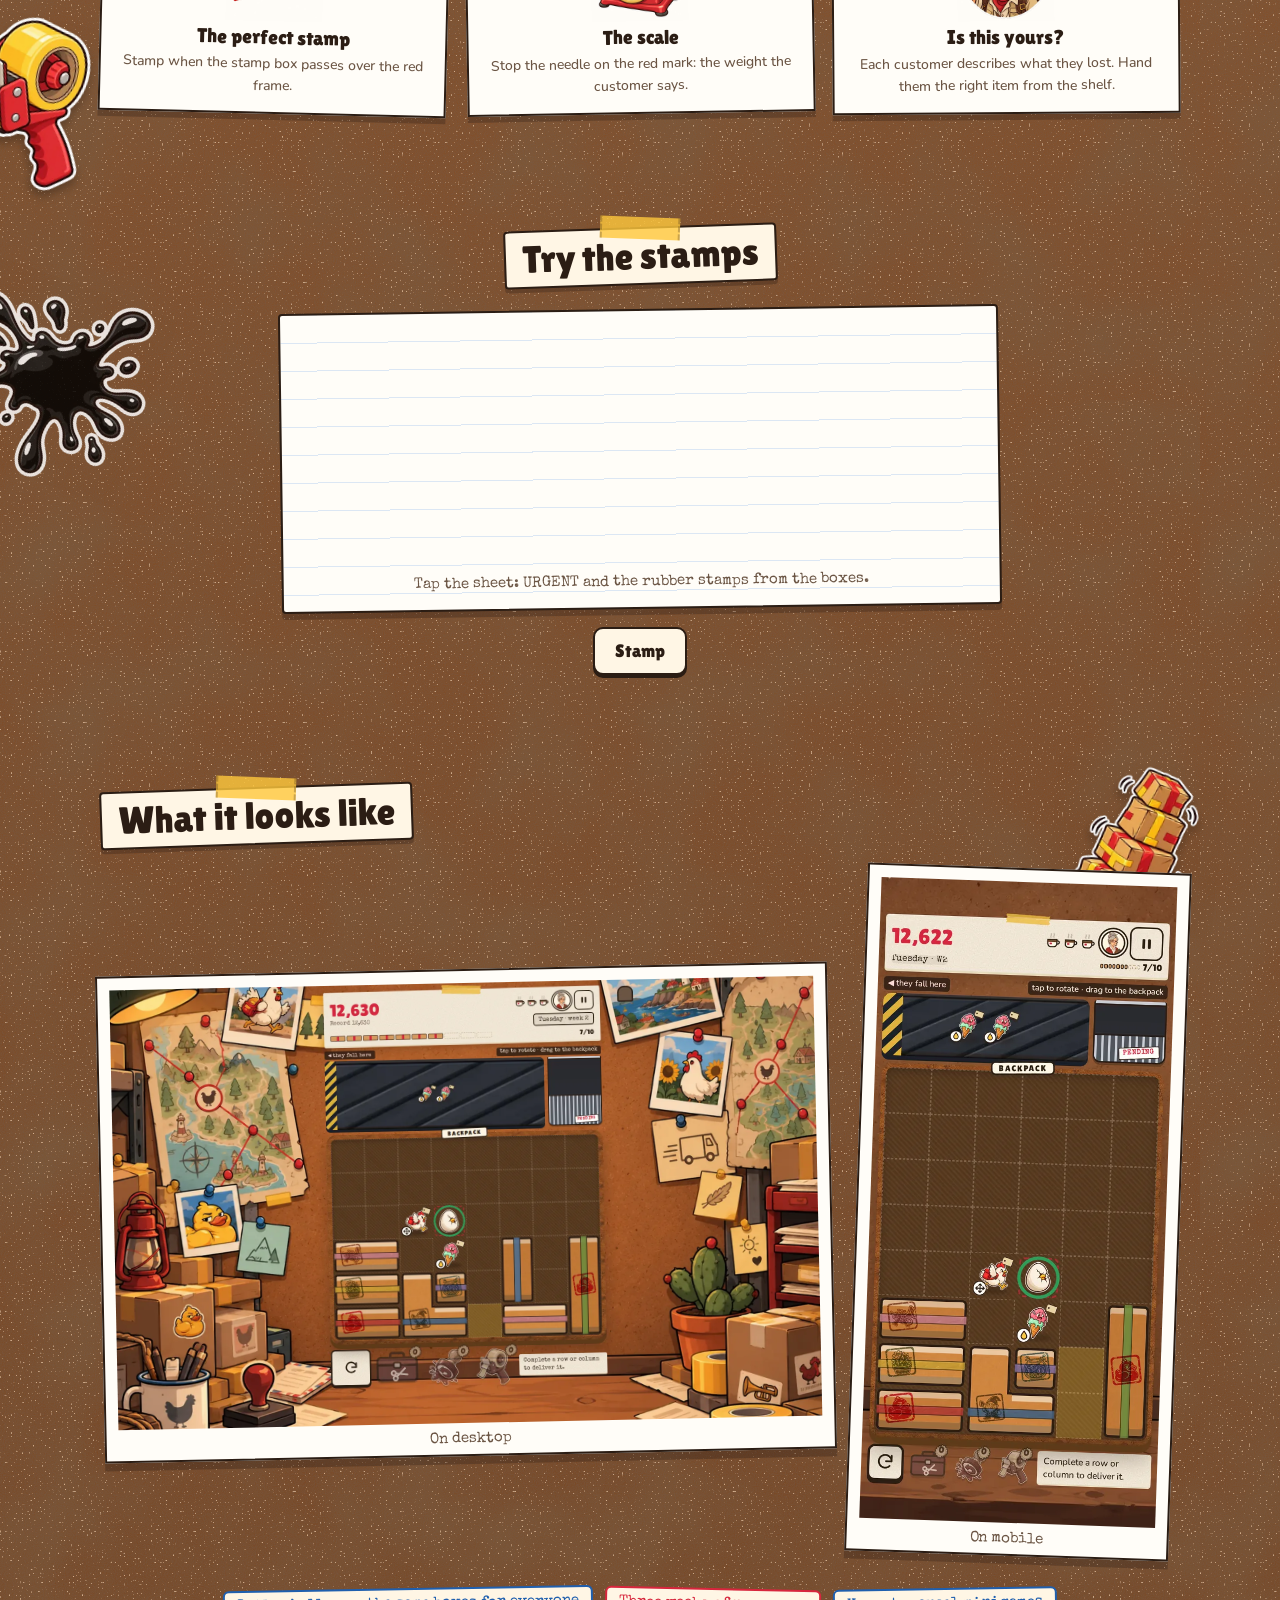
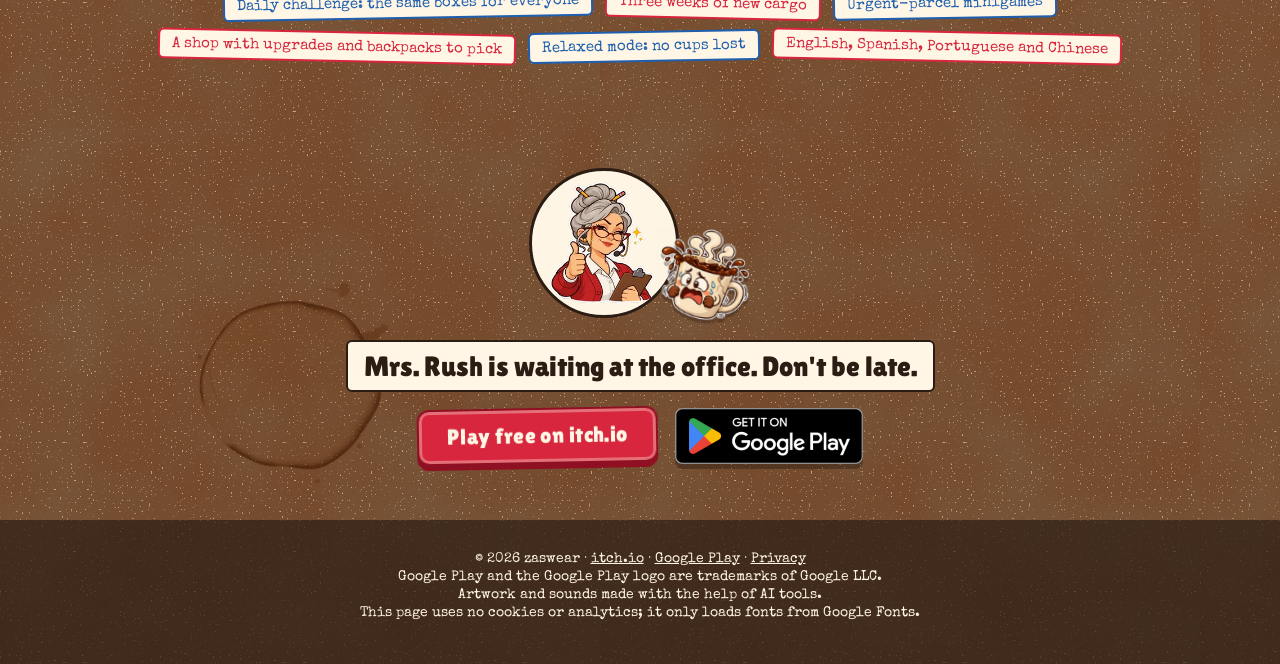
==== commit 592abc13: "feat: portada sobre un tablón de corcho limpio en vez de la oficina ilustrada La oficina recargaba l" ====
--- a/index.html
+++ b/index.html
@@ -22,12 +22,12 @@
   <link rel="preconnect" href="https://fonts.googleapis.com">
   <link rel="preconnect" href="https://fonts.gstatic.com" crossorigin>
   <link rel="stylesheet" href="https://fonts.googleapis.com/css2?family=Lilita+One&family=Special+Elite&family=Nunito:wght@500;700;900&display=swap">
-  <link rel="stylesheet" href="estilo.css?v=03134a6e">
+  <link rel="stylesheet" href="estilo.css?v=bf72c86d">
   <!-- Copiadas en el repo (no CDN): la página sigue sin cargar nada de terceros salvo las fuentes. -->
   <script src="js/vendor/gsap.min.js" defer></script>
   <script src="js/vendor/ScrollTrigger.min.js" defer></script>
   <script src="js/vendor/confetti.browser.js" defer></script>
-  <script src="app.js?v=03134a6e" defer></script>
+  <script src="app.js?v=bf72c86d" defer></script>
 </head>
 <body>
   <header class="barra">
--- a/estilo.css
+++ b/estilo.css
@@ -90,11 +90,24 @@
 }
 
 /* Portada */
+/* Portada: un tablón de corcho limpio, con un foco de luz cálida detrás del logo,
+   los bordes en sombra y el listón de madera abajo. Los personajes son lo único
+   que llama la atención. */
 main > section.portada {
+  --foco: rgb(255 236 200 / .42); --sombra: rgb(43 29 20 / .55);
   width: 100%; display: grid; justify-items: center; text-align: center;
-  padding: 28px max(16px, calc((100% - 1080px) / 2)) 72px;
-  background: url("assets/img/fondo-oficina.webp") center bottom / cover, #B0602C;
+  padding: 28px max(16px, calc((100% - 1080px) / 2)) 84px;
+  background:
+    radial-gradient(ellipse 50% 42% at 50% 36%, var(--foco), transparent 72%),
+    radial-gradient(ellipse 80% 75% at 50% 42%, transparent 50%, var(--sombra)),
+    url("assets/img/corcho.webp") center / 384px, #B97A45;
   border-bottom: 4px solid var(--tinta); box-shadow: 0 10px 0 color-mix(in srgb, var(--tinta) 35%, transparent);
+}
+main > section.portada::after { /* listón de madera */
+  content: ""; position: absolute; inset: auto 0 0; height: 26px; pointer-events: none;
+  background: linear-gradient(rgb(255 255 255 / .18), transparent 30%, rgb(0 0 0 / .25)),
+    repeating-linear-gradient(90deg, #7A4A28 0 37px, #6E4123 37px 61px, #83522D 61px 97px);
+  border-top: 3px solid var(--tinta); box-shadow: 0 -6px 10px rgb(0 0 0 / .25);
 }
 .escena { display: grid; place-items: center; width: min(980px, 112%); margin-inline: -6%; }
 .escena > * { grid-area: 1 / 1; }
@@ -194,13 +207,9 @@
 .minijuego strong { font: 400 20px/1.15 var(--display); }
 .minijuego span { font-size: 14px; color: var(--tinta-suave); }
 
-/* Temporada: Halloween y Navidad visten la portada, como en el juego. */
-[data-temporada="halloween"] main > section.portada { background-image: url("assets/img/fondo-halloween.webp"); }
-[data-temporada="christmas"] main > section.portada { background-image: url("assets/img/fondo-christmas.webp"); }
-@media (max-width: 640px) {
-  [data-temporada="halloween"] main > section.portada { background-image: url("assets/img/fondo-halloween-movil.webp"); }
-  [data-temporada="christmas"] main > section.portada { background-image: url("assets/img/fondo-christmas-movil.webp"); }
-}
+/* Temporada: en Halloween y Navidad cambia la luz del tablón. */
+[data-temporada="halloween"] main > section.portada { --foco: rgb(255 150 50 / .4); --sombra: rgb(38 16 52 / .75); }
+[data-temporada="christmas"] main > section.portada { --foco: rgb(255 244 214 / .5); --sombra: rgb(18 58 36 / .6); }
 @media (max-width: 640px) {
   .gallina { width: 72px; bottom: calc(100% - 14px); left: auto; right: 4%; }
   .urgente-cabecera { flex-direction: column; text-align: center; }
@@ -288,7 +297,7 @@
   .marca img { width: 96px; }
   .boton-sello { font-size: 20px; padding: 0 22px; }
   .escena { width: 118%; margin-inline: -9%; }
-  main > section.portada { background-image: url("assets/img/fondo-oficina-movil.webp"); padding-bottom: 56px; }
+  main > section.portada { padding-bottom: 64px; }
   .deco { --t: 96px !important; opacity: .9; }
   .deco-pinzas { right: -46px; } .deco-celo { left: -54px; bottom: -30px; } .deco-cafe { right: -44px; bottom: -50px; }
   .mancha-cafe { width: 150px !important; }
